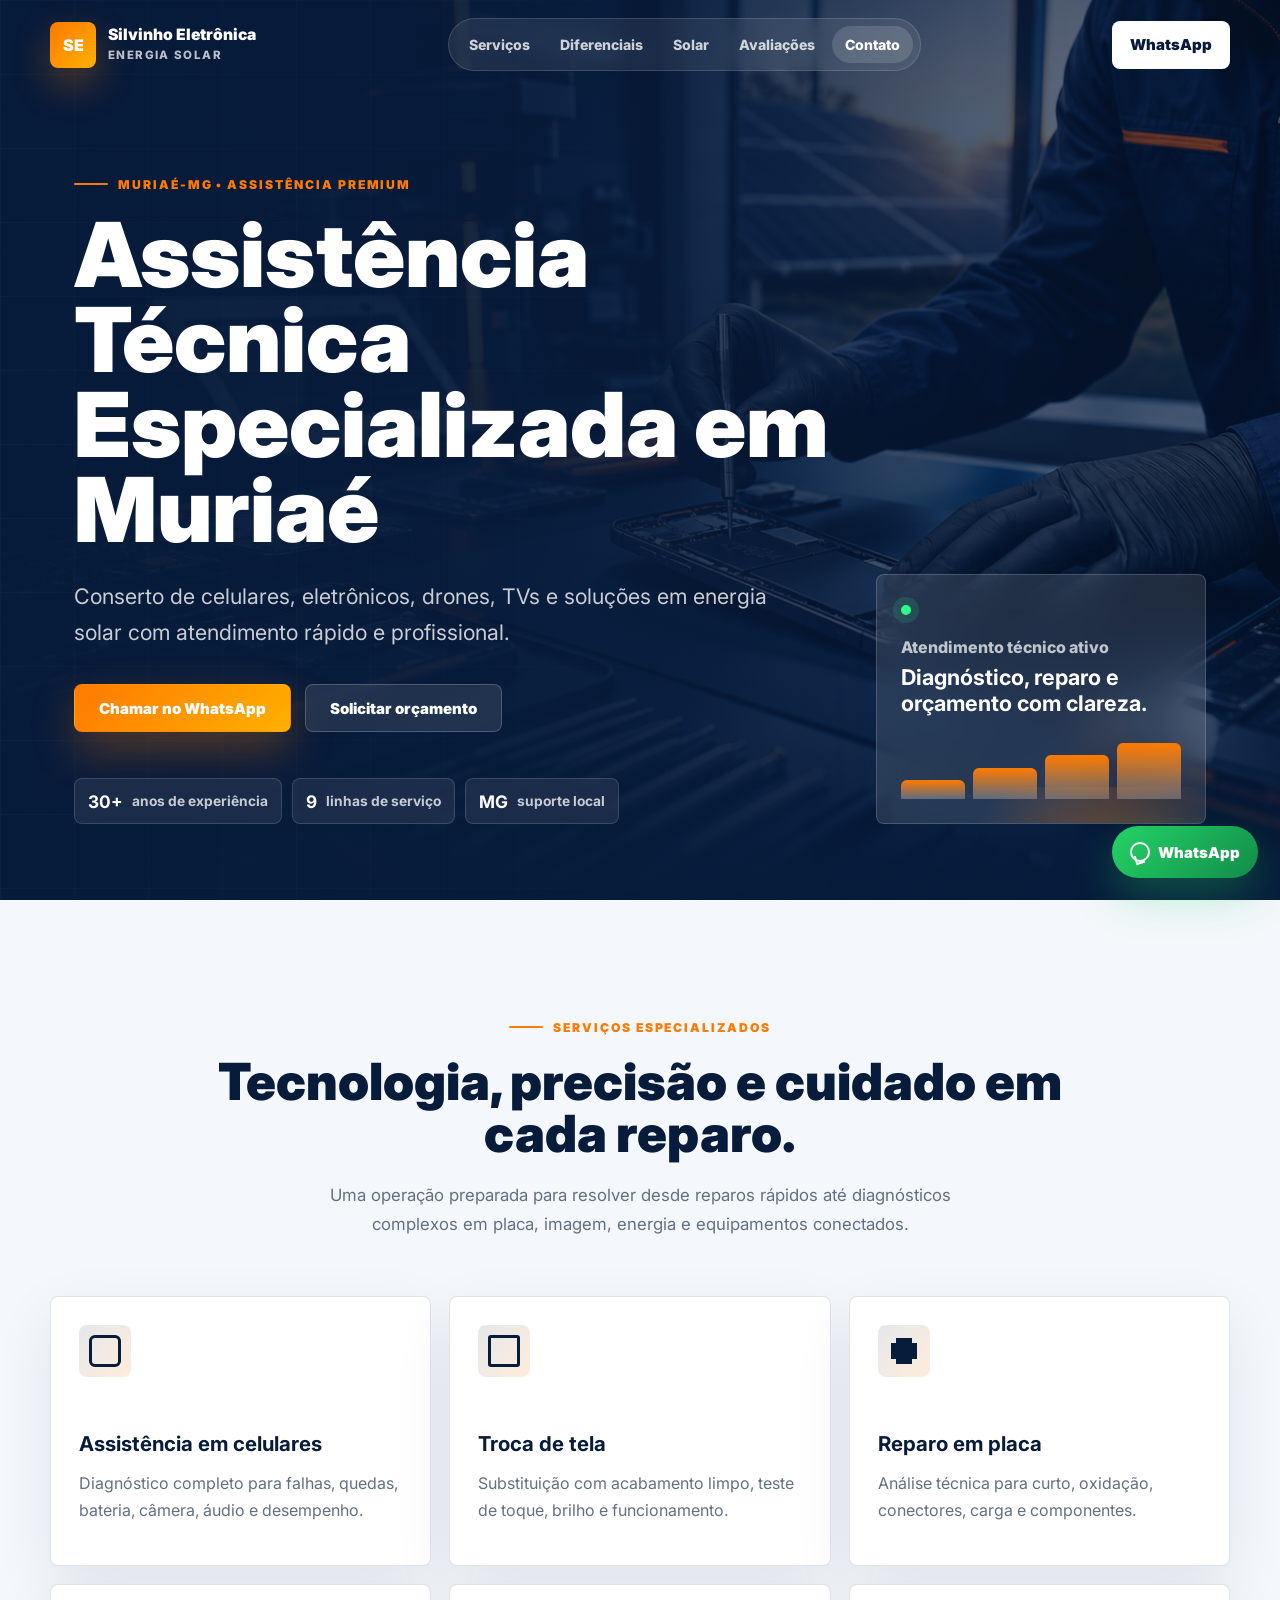
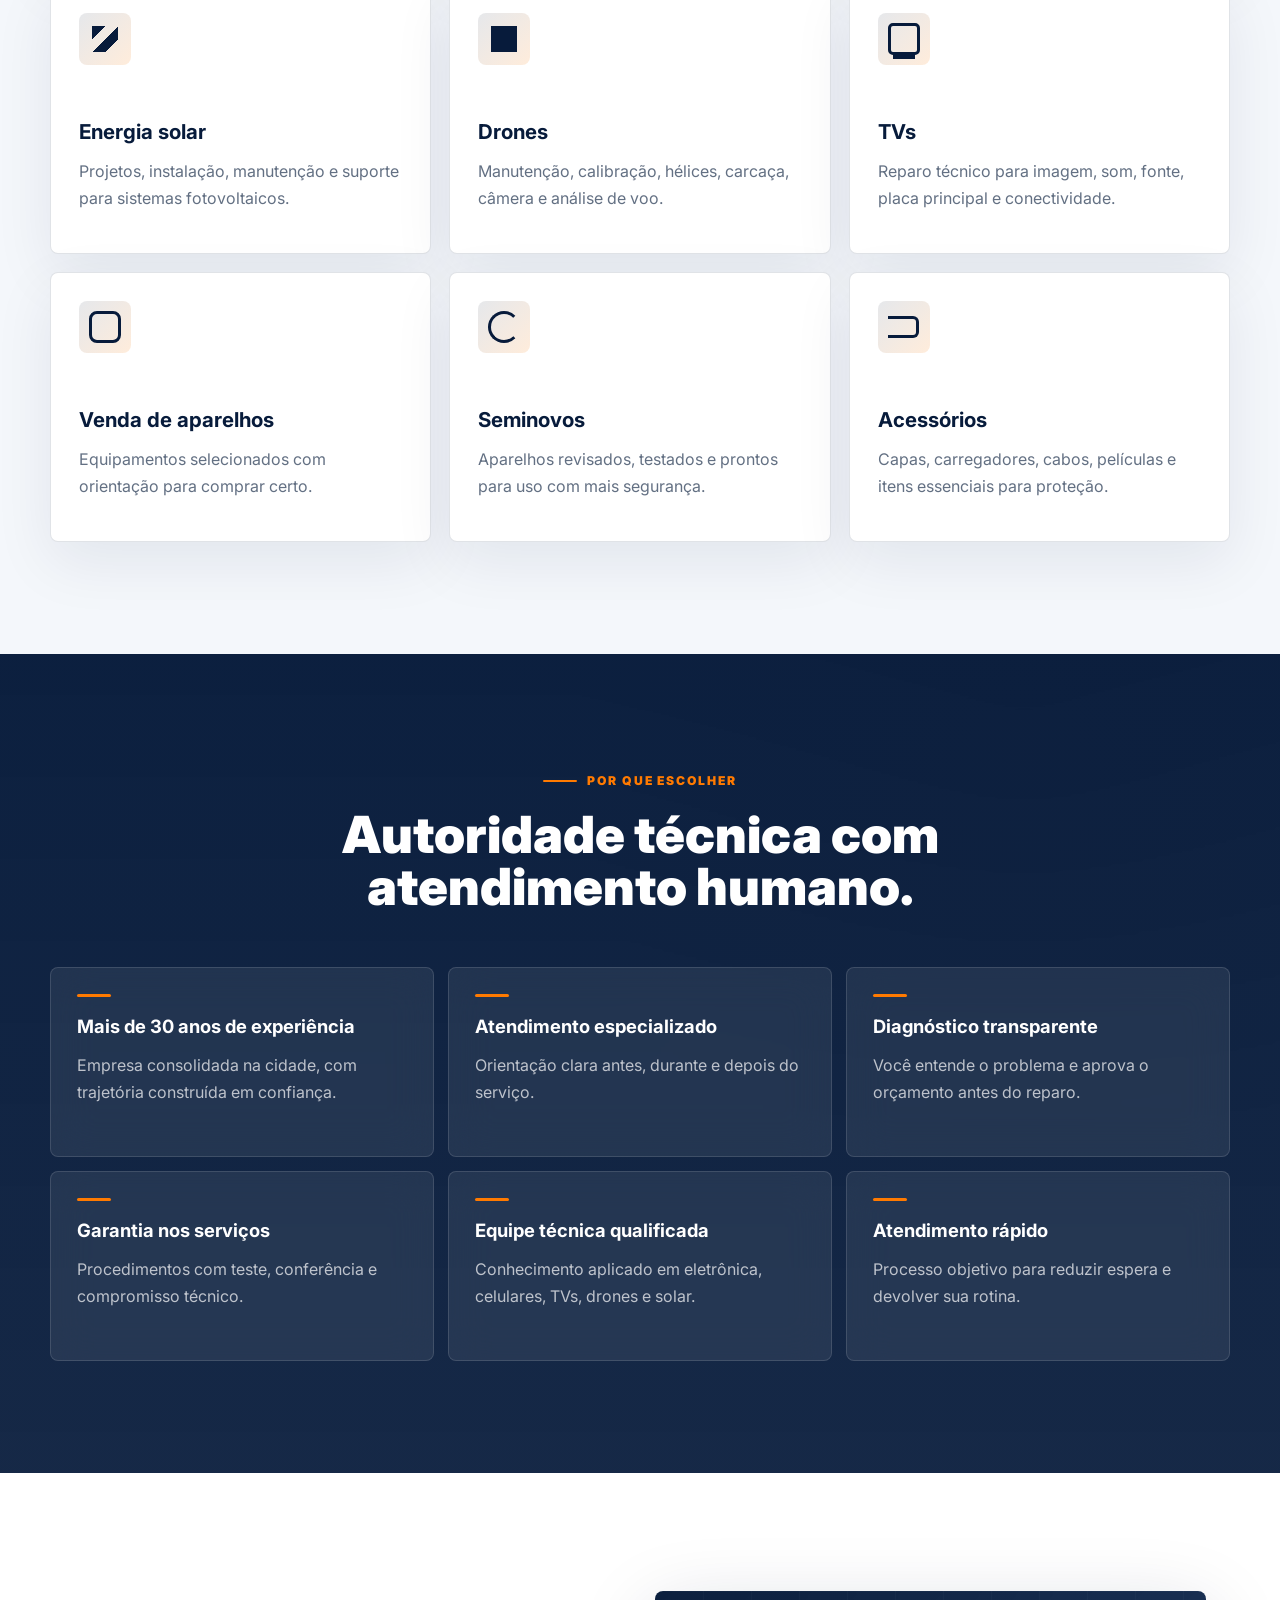
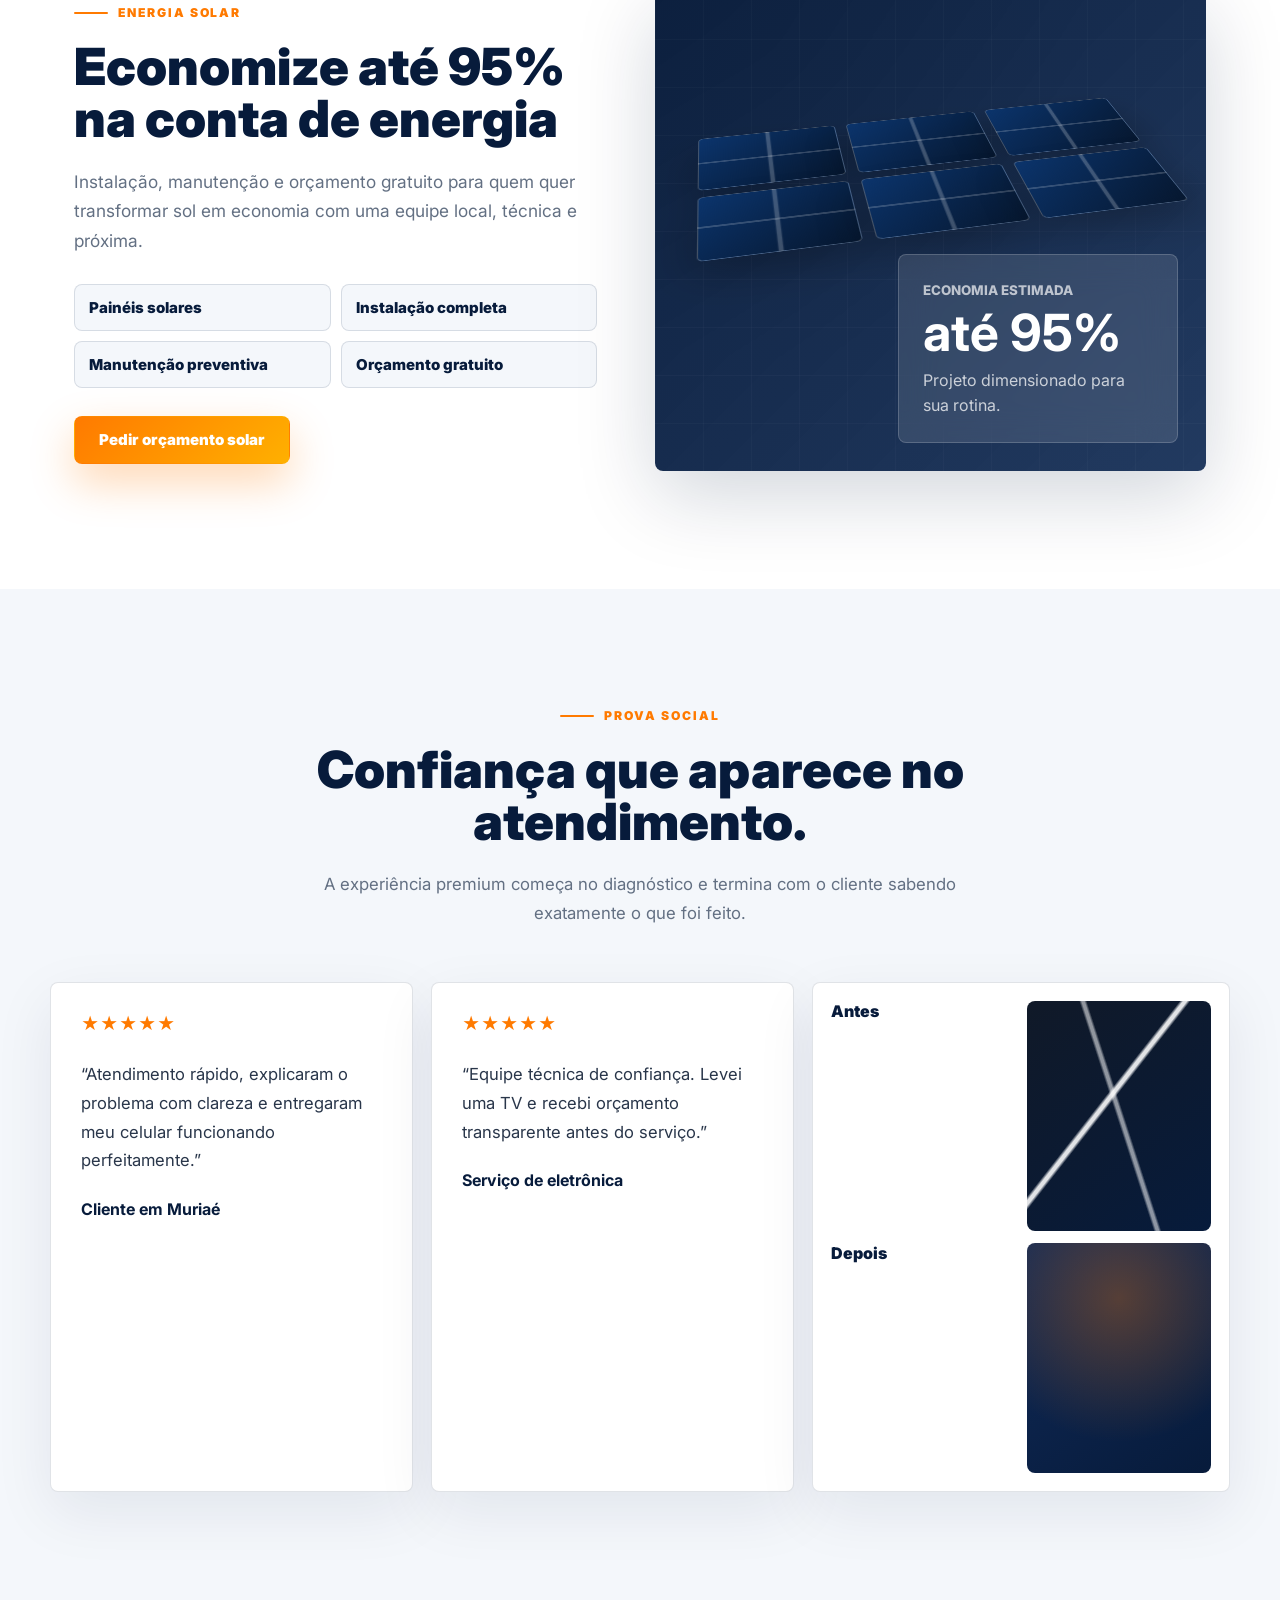
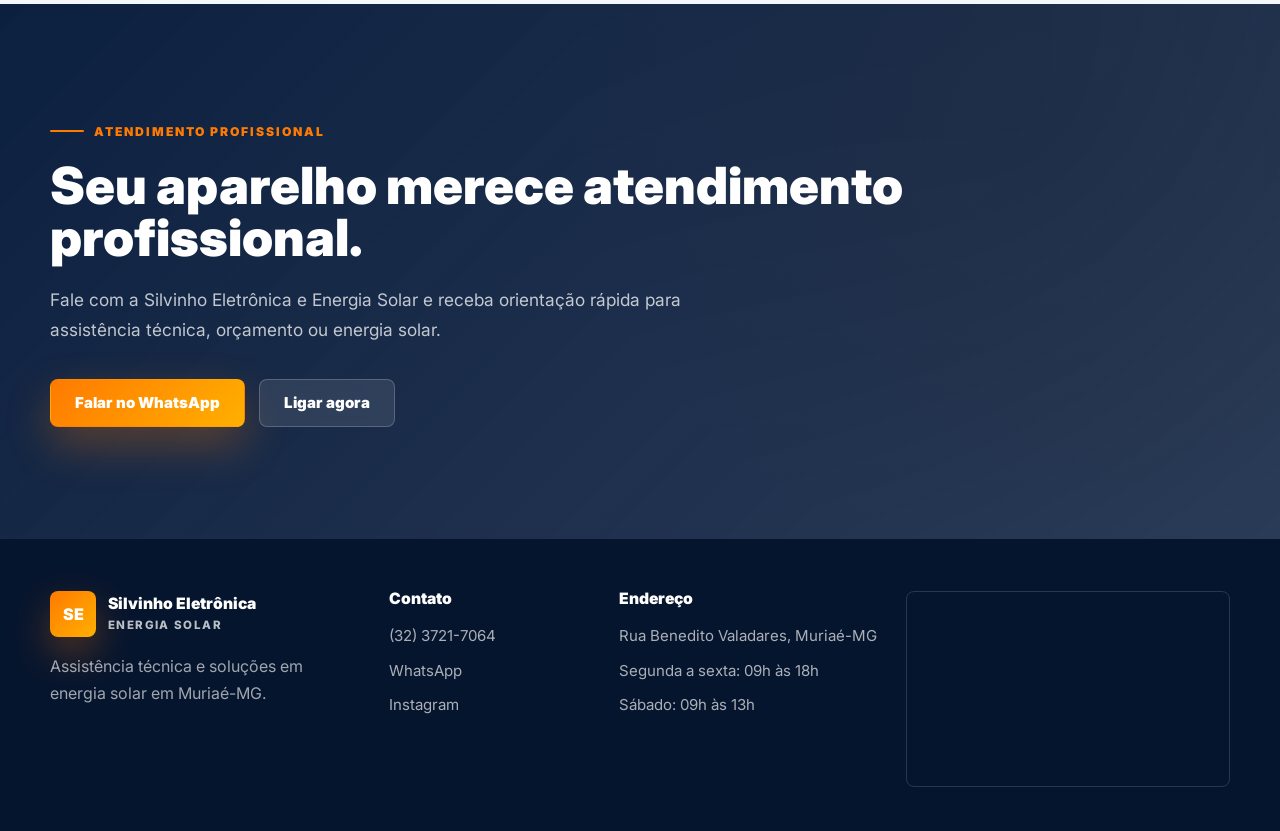
==== index.html @ d419abd5 "primeira versao do site" ====
<!DOCTYPE html>
<html lang="pt-BR">

<head>
    <meta charset="UTF-8">
    <meta name="google-site-verification" content="-CArdIEhp9KW-egl9GGRrgTKld8qE43Q8O9rg07cRd4">
    <meta name="viewport" content="width=device-width, initial-scale=1.0">

    <title>Silvinho Eletrônica e Energia Solar | Assistência Técnica em Muriaé-MG</title>
    <meta name="description" content="Assistência técnica especializada em celulares, eletrônicos, drones, TVs e soluções em energia solar em Muriaé-MG. Atendimento rápido, profissional e com garantia.">
    <meta name="keywords" content="assistência técnica Muriaé, conserto celular Muriaé, energia solar Muriaé, reparo placa, troca tela, drones, TVs, Silvinho Eletrônica">
    <meta name="author" content="Silvinho Eletrônica e Energia Solar">
    <meta name="robots" content="index, follow">
    <meta name="theme-color" content="#071B3B">

    <meta property="og:title" content="Silvinho Eletrônica e Energia Solar">
    <meta property="og:description" content="Assistência técnica especializada e soluções em energia solar em Muriaé-MG.">
    <meta property="og:type" content="website">
    <meta property="og:image" content="imagem/silvinho-hero.png">

    <link rel="preconnect" href="https://fonts.googleapis.com">
    <link rel="preconnect" href="https://fonts.gstatic.com" crossorigin>
    <link href="https://fonts.googleapis.com/css2?family=Inter:wght@400;500;600;700;800;900&display=swap" rel="stylesheet">
    <link rel="stylesheet" href="style.css">
</head>

<body>
    <div class="site-noise" aria-hidden="true"></div>

    <header class="site-header">
        <nav class="navbar" aria-label="Navegação principal">
            <a class="brand" href="#inicio" aria-label="Silvinho Eletrônica e Energia Solar">
                <span class="brand-mark">SE</span>
                <span>
                    <strong>Silvinho Eletrônica</strong>
                    <small>Energia Solar</small>
                </span>
            </a>

            <button class="menu-toggle" type="button" aria-label="Abrir menu" aria-expanded="false">
                <span></span>
                <span></span>
            </button>

            <ul class="nav-links">
                <li><a href="#servicos">Serviços</a></li>
                <li><a href="#diferenciais">Diferenciais</a></li>
                <li><a href="#solar">Solar</a></li>
                <li><a href="#prova">Avaliações</a></li>
                <li><a href="#contato">Contato</a></li>
            </ul>

            <a class="nav-cta" href="https://wa.me/553237217064?text=Ol%C3%A1%2C%20gostaria%20de%20solicitar%20um%20or%C3%A7amento%20com%20a%20Silvinho%20Eletr%C3%B4nica." target="_blank" rel="noopener">
                WhatsApp
            </a>
        </nav>
    </header>

    <main>
        <section class="hero" id="inicio">
            <div class="hero-backdrop" aria-hidden="true">
                <img src="imagem/silvinho-hero.png" alt="">
            </div>

            <div class="hero-inner">
                <div class="hero-content reveal">
                    <span class="eyebrow">Muriaé-MG • assistência premium</span>
                    <h1>Assistência Técnica Especializada em Muriaé</h1>
                    <p>
                        Conserto de celulares, eletrônicos, drones, TVs e soluções em energia solar com atendimento rápido e profissional.
                    </p>

                    <div class="hero-actions">
                        <a class="btn btn-primary" href="https://wa.me/553237217064?text=Ol%C3%A1%2C%20preciso%20de%20atendimento%20t%C3%A9cnico%20com%20a%20Silvinho%20Eletr%C3%B4nica." target="_blank" rel="noopener">
                            Chamar no WhatsApp
                        </a>
                        <a class="btn btn-secondary" href="#contato">Solicitar orçamento</a>
                    </div>

                    <div class="hero-metrics" aria-label="Destaques da empresa">
                        <span><strong>30+</strong> anos de experiência</span>
                        <span><strong>9</strong> linhas de serviço</span>
                        <span><strong>MG</strong> suporte local</span>
                    </div>
                </div>

                <div class="hero-panel reveal" aria-label="Diagnóstico técnico">
                    <span class="panel-status"></span>
                    <p>Atendimento técnico ativo</p>
                    <strong>Diagnóstico, reparo e orçamento com clareza.</strong>
                    <div class="signal-bars" aria-hidden="true">
                        <i></i><i></i><i></i><i></i>
                    </div>
                </div>
            </div>
        </section>

        <section class="section services" id="servicos">
            <div class="section-heading reveal">
                <span class="eyebrow">Serviços especializados</span>
                <h2>Tecnologia, precisão e cuidado em cada reparo.</h2>
                <p>Uma operação preparada para resolver desde reparos rápidos até diagnósticos complexos em placa, imagem, energia e equipamentos conectados.</p>
            </div>

            <div class="service-grid">
                <article class="service-card reveal">
                    <span class="icon icon-phone"></span>
                    <h3>Assistência em celulares</h3>
                    <p>Diagnóstico completo para falhas, quedas, bateria, câmera, áudio e desempenho.</p>
                </article>
                <article class="service-card reveal">
                    <span class="icon icon-screen"></span>
                    <h3>Troca de tela</h3>
                    <p>Substituição com acabamento limpo, teste de toque, brilho e funcionamento.</p>
                </article>
                <article class="service-card reveal">
                    <span class="icon icon-chip"></span>
                    <h3>Reparo em placa</h3>
                    <p>Análise técnica para curto, oxidação, conectores, carga e componentes.</p>
                </article>
                <article class="service-card reveal">
                    <span class="icon icon-solar"></span>
                    <h3>Energia solar</h3>
                    <p>Projetos, instalação, manutenção e suporte para sistemas fotovoltaicos.</p>
                </article>
                <article class="service-card reveal">
                    <span class="icon icon-drone"></span>
                    <h3>Drones</h3>
                    <p>Manutenção, calibração, hélices, carcaça, câmera e análise de voo.</p>
                </article>
                <article class="service-card reveal">
                    <span class="icon icon-tv"></span>
                    <h3>TVs</h3>
                    <p>Reparo técnico para imagem, som, fonte, placa principal e conectividade.</p>
                </article>
                <article class="service-card reveal">
                    <span class="icon icon-device"></span>
                    <h3>Venda de aparelhos</h3>
                    <p>Equipamentos selecionados com orientação para comprar certo.</p>
                </article>
                <article class="service-card reveal">
                    <span class="icon icon-refresh"></span>
                    <h3>Seminovos</h3>
                    <p>Aparelhos revisados, testados e prontos para uso com mais segurança.</p>
                </article>
                <article class="service-card reveal">
                    <span class="icon icon-cable"></span>
                    <h3>Acessórios</h3>
                    <p>Capas, carregadores, cabos, películas e itens essenciais para proteção.</p>
                </article>
            </div>
        </section>

        <section class="section highlights" id="diferenciais">
            <div class="section-heading reveal">
                <span class="eyebrow">Por que escolher</span>
                <h2>Autoridade técnica com atendimento humano.</h2>
            </div>

            <div class="highlight-grid">
                <div class="highlight-item reveal">
                    <strong>Mais de 30 anos de experiência</strong>
                    <p>Empresa consolidada na cidade, com trajetória construída em confiança.</p>
                </div>
                <div class="highlight-item reveal">
                    <strong>Atendimento especializado</strong>
                    <p>Orientação clara antes, durante e depois do serviço.</p>
                </div>
                <div class="highlight-item reveal">
                    <strong>Diagnóstico transparente</strong>
                    <p>Você entende o problema e aprova o orçamento antes do reparo.</p>
                </div>
                <div class="highlight-item reveal">
                    <strong>Garantia nos serviços</strong>
                    <p>Procedimentos com teste, conferência e compromisso técnico.</p>
                </div>
                <div class="highlight-item reveal">
                    <strong>Equipe técnica qualificada</strong>
                    <p>Conhecimento aplicado em eletrônica, celulares, TVs, drones e solar.</p>
                </div>
                <div class="highlight-item reveal">
                    <strong>Atendimento rápido</strong>
                    <p>Processo objetivo para reduzir espera e devolver sua rotina.</p>
                </div>
            </div>
        </section>

        <section class="solar-section" id="solar">
            <div class="solar-copy reveal">
                <span class="eyebrow">Energia solar</span>
                <h2>Economize até 95% na conta de energia</h2>
                <p>Instalação, manutenção e orçamento gratuito para quem quer transformar sol em economia com uma equipe local, técnica e próxima.</p>
                <div class="solar-list">
                    <span>Painéis solares</span>
                    <span>Instalação completa</span>
                    <span>Manutenção preventiva</span>
                    <span>Orçamento gratuito</span>
                </div>
                <a class="btn btn-primary" href="https://wa.me/553237217064?text=Ol%C3%A1%2C%20quero%20um%20or%C3%A7amento%20de%20energia%20solar." target="_blank" rel="noopener">
                    Pedir orçamento solar
                </a>
            </div>

            <div class="solar-visual reveal" aria-hidden="true">
                <div class="panel-array">
                    <span></span><span></span><span></span>
                    <span></span><span></span><span></span>
                </div>
                <div class="energy-card">
                    <small>Economia estimada</small>
                    <strong>até 95%</strong>
                    <p>Projeto dimensionado para sua rotina.</p>
                </div>
            </div>
        </section>

        <section class="section proof" id="prova">
            <div class="section-heading reveal">
                <span class="eyebrow">Prova social</span>
                <h2>Confiança que aparece no atendimento.</h2>
                <p>A experiência premium começa no diagnóstico e termina com o cliente sabendo exatamente o que foi feito.</p>
            </div>

            <div class="proof-layout">
                <article class="testimonial reveal">
                    <div class="stars" aria-label="5 estrelas">★★★★★</div>
                    <p>“Atendimento rápido, explicaram o problema com clareza e entregaram meu celular funcionando perfeitamente.”</p>
                    <strong>Cliente em Muriaé</strong>
                </article>
                <article class="testimonial reveal">
                    <div class="stars" aria-label="5 estrelas">★★★★★</div>
                    <p>“Equipe técnica de confiança. Levei uma TV e recebi orçamento transparente antes do serviço.”</p>
                    <strong>Serviço de eletrônica</strong>
                </article>
                <article class="before-after reveal">
                    <span>Antes</span>
                    <div class="repair-visual cracked"></div>
                    <span>Depois</span>
                    <div class="repair-visual fixed"></div>
                </article>
            </div>
        </section>

        <section class="final-cta" id="contato">
            <div class="final-inner reveal">
                <span class="eyebrow">Atendimento profissional</span>
                <h2>Seu aparelho merece atendimento profissional.</h2>
                <p>Fale com a Silvinho Eletrônica e Energia Solar e receba orientação rápida para assistência técnica, orçamento ou energia solar.</p>
                <div class="hero-actions">
                    <a class="btn btn-primary" href="https://wa.me/553237217064?text=Ol%C3%A1%2C%20quero%20falar%20com%20a%20Silvinho%20Eletr%C3%B4nica%20e%20Energia%20Solar." target="_blank" rel="noopener">
                        Falar no WhatsApp
                    </a>
                    <a class="btn btn-secondary" href="tel:+553237217064">Ligar agora</a>
                </div>
            </div>
        </section>
    </main>

    <footer class="site-footer">
        <div class="footer-brand">
            <a class="brand" href="#inicio" aria-label="Voltar ao início">
                <span class="brand-mark">SE</span>
                <span>
                    <strong>Silvinho Eletrônica</strong>
                    <small>Energia Solar</small>
                </span>
            </a>
            <p>Assistência técnica e soluções em energia solar em Muriaé-MG.</p>
        </div>

        <div class="footer-column">
            <strong>Contato</strong>
            <a href="tel:+553237217064">(32) 3721-7064</a>
            <a href="https://wa.me/553237217064" target="_blank" rel="noopener">WhatsApp</a>
            <a href="https://www.instagram.com/silvinhoeletronica/" target="_blank" rel="noopener">Instagram</a>
        </div>

        <div class="footer-column">
            <strong>Endereço</strong>
            <a href="https://www.google.com/maps/search/?api=1&query=Rua%20Benedito%20Valadares%2088%20Muria%C3%A9%20MG" target="_blank" rel="noopener">Rua Benedito Valadares, Muriaé-MG</a>
            <span>Segunda a sexta: 09h às 18h</span>
            <span>Sábado: 09h às 13h</span>
        </div>

        <div class="footer-map" aria-label="Mapa da localização">
            <iframe title="Mapa Silvinho Eletrônica e Energia Solar" loading="lazy" referrerpolicy="no-referrer-when-downgrade" src="https://www.google.com/maps?q=Rua%20Benedito%20Valadares%2088%20Muria%C3%A9%20MG&output=embed"></iframe>
        </div>
    </footer>

    <a class="whatsapp-float" href="https://wa.me/553237217064?text=Ol%C3%A1%2C%20gostaria%20de%20atendimento%20com%20a%20Silvinho%20Eletr%C3%B4nica." target="_blank" rel="noopener" aria-label="Falar pelo WhatsApp">
        <span class="wa-icon"></span>
        <span>WhatsApp</span>
    </a>

    <script src="script.js"></script>
</body>

</html>
---- style.css ----
:root {
    --navy: #071B3B;
    --navy-2: #0A254F;
    --orange: #FF7A00;
    --orange-2: #FFB000;
    --white: #FFFFFF;
    --ink: #0A1220;
    --muted: #637083;
    --soft: #F4F7FB;
    --line: rgba(7, 27, 59, 0.12);
    --glass: rgba(255, 255, 255, 0.12);
    --shadow: 0 24px 80px rgba(7, 27, 59, 0.18);
    --max: 1180px;
}

* {
    box-sizing: border-box;
    margin: 0;
    padding: 0;
}

html {
    scroll-behavior: smooth;
    scroll-padding-top: 110px;
}

body {
    min-height: 100vh;
    overflow-x: hidden;
    background: var(--white);
    color: var(--ink);
    font-family: "Inter", system-ui, -apple-system, BlinkMacSystemFont, "Segoe UI", sans-serif;
    letter-spacing: 0;
}

body.menu-open {
    overflow: hidden;
}

img {
    display: block;
    max-width: 100%;
}

a {
    color: inherit;
    text-decoration: none;
}

.site-noise {
    position: fixed;
    inset: 0;
    z-index: -1;
    pointer-events: none;
    background:
        radial-gradient(circle at 12% 12%, rgba(255, 122, 0, 0.09), transparent 22rem),
        radial-gradient(circle at 88% 10%, rgba(0, 184, 255, 0.09), transparent 24rem);
}

.site-header {
    position: fixed;
    top: 0;
    left: 0;
    z-index: 50;
    width: 100%;
    padding: 18px 24px;
    transition: padding 240ms ease, background 240ms ease, border-color 240ms ease;
}

.site-header.scrolled {
    padding-block: 10px;
    border-bottom: 1px solid rgba(255, 255, 255, 0.12);
    background: rgba(7, 27, 59, 0.86);
    backdrop-filter: blur(18px);
}

.site-header.hidden {
    transform: translateY(-100%);
}

.navbar {
    display: flex;
    align-items: center;
    justify-content: space-between;
    gap: 22px;
    width: min(100%, var(--max));
    margin: 0 auto;
}

.brand {
    display: inline-flex;
    align-items: center;
    gap: 12px;
    min-width: 0;
}

.brand-mark {
    display: grid;
    width: 46px;
    height: 46px;
    flex: 0 0 46px;
    place-items: center;
    border-radius: 8px;
    background: linear-gradient(135deg, var(--orange), var(--orange-2));
    color: var(--white);
    font-weight: 900;
    box-shadow: 0 16px 38px rgba(255, 122, 0, 0.32);
}

.brand strong,
.site-footer strong {
    display: block;
    color: var(--white);
    font-size: 0.98rem;
    font-weight: 900;
    line-height: 1.08;
}

.brand small {
    display: block;
    margin-top: 5px;
    color: rgba(255, 255, 255, 0.72);
    font-size: 0.72rem;
    font-weight: 800;
    letter-spacing: 0.12em;
    text-transform: uppercase;
}

.nav-links {
    display: flex;
    align-items: center;
    gap: 4px;
    padding: 7px;
    border: 1px solid rgba(255, 255, 255, 0.14);
    border-radius: 999px;
    background: rgba(255, 255, 255, 0.08);
    list-style: none;
    backdrop-filter: blur(18px);
}

.nav-links a {
    display: block;
    padding: 10px 13px;
    border-radius: 999px;
    color: rgba(255, 255, 255, 0.78);
    font-size: 0.88rem;
    font-weight: 800;
    transition: background 220ms ease, color 220ms ease;
}

.nav-links a:hover,
.nav-links a.active {
    background: rgba(255, 255, 255, 0.14);
    color: var(--white);
}

.nav-cta,
.btn {
    display: inline-flex;
    align-items: center;
    justify-content: center;
    min-height: 48px;
    border-radius: 8px;
    font-size: 0.94rem;
    font-weight: 900;
    transition: transform 220ms ease, box-shadow 220ms ease, border-color 220ms ease, background 220ms ease;
}

.nav-cta {
    padding: 0 18px;
    background: var(--white);
    color: var(--navy);
}

.nav-cta:hover,
.btn:hover {
    transform: translateY(-2px);
}

.menu-toggle {
    display: none;
    width: 46px;
    height: 46px;
    border: 1px solid rgba(255, 255, 255, 0.2);
    border-radius: 8px;
    background: rgba(255, 255, 255, 0.1);
    cursor: pointer;
}

.menu-toggle span {
    display: block;
    width: 18px;
    height: 2px;
    margin: 5px auto;
    border-radius: 20px;
    background: var(--white);
    transition: transform 220ms ease;
}

.menu-open .menu-toggle span:first-child {
    transform: translateY(3.5px) rotate(45deg);
}

.menu-open .menu-toggle span:last-child {
    transform: translateY(-3.5px) rotate(-45deg);
}

.hero {
    position: relative;
    min-height: 100svh;
    overflow: hidden;
    isolation: isolate;
    background: var(--navy);
}

.hero::before {
    content: "";
    position: absolute;
    inset: 0;
    z-index: -1;
    background:
        linear-gradient(90deg, rgba(7, 27, 59, 0.98) 0%, rgba(7, 27, 59, 0.9) 42%, rgba(7, 27, 59, 0.38) 100%),
        linear-gradient(0deg, var(--navy) 0%, transparent 36%);
}

.hero::after {
    content: "";
    position: absolute;
    inset: 0;
    z-index: -1;
    opacity: 0.28;
    background-image:
        linear-gradient(rgba(255, 255, 255, 0.08) 1px, transparent 1px),
        linear-gradient(90deg, rgba(255, 255, 255, 0.08) 1px, transparent 1px);
    background-size: 74px 74px;
    mask-image: linear-gradient(90deg, black, transparent 74%);
}

.hero-backdrop {
    position: absolute;
    inset: 0;
    z-index: -2;
    opacity: 0.72;
}

.hero-backdrop img {
    width: 100%;
    height: 100%;
    object-fit: cover;
    object-position: center;
}

.hero-inner {
    position: relative;
    display: grid;
    grid-template-columns: minmax(0, 1fr) 330px;
    align-items: end;
    gap: 34px;
    width: min(100%, var(--max));
    min-height: 100svh;
    margin: 0 auto;
    padding: 150px 24px 76px;
}

.hero-content h1,
.section-heading h2,
.solar-copy h2,
.final-cta h2 {
    max-width: 870px;
    color: var(--white);
    font-size: clamp(2.8rem, 7vw, 6.4rem);
    font-weight: 900;
    line-height: 0.95;
}

.hero-content p {
    max-width: 700px;
    margin-top: 26px;
    color: rgba(255, 255, 255, 0.78);
    font-size: clamp(1.05rem, 1.75vw, 1.34rem);
    line-height: 1.68;
}

.eyebrow {
    display: inline-flex;
    align-items: center;
    gap: 10px;
    margin-bottom: 20px;
    color: var(--orange);
    font-size: 0.76rem;
    font-weight: 900;
    letter-spacing: 0.16em;
    text-transform: uppercase;
}

.eyebrow::before {
    content: "";
    width: 34px;
    height: 2px;
    border-radius: 999px;
    background: currentColor;
}

.hero-actions {
    display: flex;
    flex-wrap: wrap;
    gap: 14px;
    margin-top: 34px;
}

.btn {
    padding: 0 24px;
    border: 1px solid transparent;
}

.btn-primary {
    background: linear-gradient(135deg, var(--orange), var(--orange-2));
    color: var(--white);
    box-shadow: 0 18px 44px rgba(255, 122, 0, 0.3);
}

.btn-primary:hover {
    box-shadow: 0 24px 62px rgba(255, 122, 0, 0.4);
}

.btn-secondary {
    border-color: rgba(255, 255, 255, 0.2);
    background: rgba(255, 255, 255, 0.1);
    color: var(--white);
    backdrop-filter: blur(14px);
}

.btn-secondary:hover {
    border-color: rgba(255, 122, 0, 0.54);
    background: rgba(255, 122, 0, 0.12);
}

.hero-metrics {
    display: flex;
    flex-wrap: wrap;
    gap: 10px;
    margin-top: 46px;
}

.hero-metrics span {
    display: inline-flex;
    align-items: center;
    gap: 9px;
    min-height: 46px;
    padding: 8px 13px;
    border: 1px solid rgba(255, 255, 255, 0.14);
    border-radius: 8px;
    background: rgba(255, 255, 255, 0.08);
    color: rgba(255, 255, 255, 0.76);
    font-size: 0.86rem;
    font-weight: 700;
    backdrop-filter: blur(14px);
}

.hero-metrics strong {
    color: var(--white);
    font-size: 1.08rem;
}

.hero-panel {
    position: relative;
    padding: 24px;
    overflow: hidden;
    border: 1px solid rgba(255, 255, 255, 0.16);
    border-radius: 8px;
    background: rgba(255, 255, 255, 0.11);
    box-shadow: var(--shadow);
    backdrop-filter: blur(22px);
}

.hero-panel::after {
    content: "";
    position: absolute;
    inset: auto -20% -46% 16%;
    height: 150px;
    background: radial-gradient(circle, rgba(255, 122, 0, 0.34), transparent 68%);
}

.panel-status {
    display: inline-block;
    width: 10px;
    height: 10px;
    border-radius: 50%;
    background: #2EFF8B;
    box-shadow: 0 0 0 8px rgba(46, 255, 139, 0.12);
}

.hero-panel p {
    margin-top: 18px;
    color: rgba(255, 255, 255, 0.72);
    font-weight: 800;
}

.hero-panel strong {
    display: block;
    margin-top: 8px;
    color: var(--white);
    font-size: 1.35rem;
    line-height: 1.2;
}

.signal-bars {
    display: flex;
    align-items: end;
    gap: 8px;
    height: 56px;
    margin-top: 26px;
}

.signal-bars i {
    display: block;
    width: 100%;
    border-radius: 6px 6px 0 0;
    background: linear-gradient(180deg, var(--orange), rgba(255, 255, 255, 0.25));
}

.signal-bars i:nth-child(1) { height: 34%; }
.signal-bars i:nth-child(2) { height: 56%; }
.signal-bars i:nth-child(3) { height: 78%; }
.signal-bars i:nth-child(4) { height: 100%; }

.section,
.final-cta {
    position: relative;
    padding: 112px 24px;
}

.services {
    background: var(--soft);
}

.section-heading {
    width: min(100%, var(--max));
    margin: 0 auto;
    text-align: center;
}

.section-heading .eyebrow {
    justify-content: center;
}

.section-heading h2,
.solar-copy h2,
.final-cta h2 {
    margin: 0 auto;
    color: var(--navy);
    font-size: clamp(2rem, 4vw, 4.25rem);
    line-height: 1.02;
}

.section-heading p {
    max-width: 700px;
    margin: 22px auto 0;
    color: var(--muted);
    font-size: 1.05rem;
    line-height: 1.75;
}

.service-grid {
    display: grid;
    grid-template-columns: repeat(3, 1fr);
    gap: 18px;
    width: min(100%, var(--max));
    margin: 56px auto 0;
}

.service-card {
    position: relative;
    min-height: 270px;
    padding: 28px;
    overflow: hidden;
    border: 1px solid var(--line);
    border-radius: 8px;
    background: var(--white);
    box-shadow: 0 20px 60px rgba(7, 27, 59, 0.08);
    transition: transform 240ms ease, border-color 240ms ease, box-shadow 240ms ease;
}

.service-card::after {
    content: "";
    position: absolute;
    right: -70px;
    bottom: -80px;
    width: 180px;
    height: 180px;
    border-radius: 50%;
    background: radial-gradient(circle, rgba(255, 122, 0, 0.18), transparent 66%);
    opacity: 0;
    transition: opacity 240ms ease;
}

.service-card:hover {
    transform: translateY(-7px);
    border-color: rgba(255, 122, 0, 0.34);
    box-shadow: var(--shadow);
}

.service-card:hover::after {
    opacity: 1;
}

.icon {
    display: grid;
    width: 52px;
    height: 52px;
    place-items: center;
    border-radius: 8px;
    background: linear-gradient(135deg, rgba(7, 27, 59, 0.1), rgba(255, 122, 0, 0.14));
}

.icon::before {
    content: "";
    display: block;
    width: 26px;
    height: 26px;
    background: var(--navy);
    mask: var(--icon) center / contain no-repeat;
}

.icon-phone { --icon: linear-gradient(#000 0 0); }
.icon-phone::before { border: 3px solid var(--navy); border-radius: 6px; background: transparent; mask: none; }
.icon-screen::before { border: 3px solid var(--navy); border-radius: 3px; background: transparent; mask: none; }
.icon-chip::before { background: linear-gradient(90deg, transparent 18%, var(--navy) 18% 82%, transparent 82%), linear-gradient(0deg, transparent 18%, var(--navy) 18% 82%, transparent 82%); mask: none; }
.icon-solar::before { background: linear-gradient(135deg, var(--navy) 25%, transparent 25% 50%, var(--navy) 50% 75%, transparent 75%); mask: none; }
.icon-drone::before { background: radial-gradient(circle at 15% 15%, var(--navy) 0 18%, transparent 19%), radial-gradient(circle at 85% 15%, var(--navy) 0 18%, transparent 19%), radial-gradient(circle at 15% 85%, var(--navy) 0 18%, transparent 19%), radial-gradient(circle at 85% 85%, var(--navy) 0 18%, transparent 19%), linear-gradient(var(--navy), var(--navy)); mask: none; }
.icon-tv::before { border: 3px solid var(--navy); border-radius: 5px; background: transparent; box-shadow: 0 9px 0 -5px var(--navy); mask: none; }
.icon-device::before { border: 3px solid var(--navy); border-radius: 8px; background: transparent; mask: none; }
.icon-refresh::before { border: 3px solid var(--navy); border-right-color: transparent; border-radius: 50%; background: transparent; mask: none; }
.icon-cable::before { width: 28px; height: 16px; border: 3px solid var(--navy); border-left: 0; border-radius: 0 6px 6px 0; background: transparent; mask: none; }

.service-card h3 {
    margin-top: 54px;
    color: var(--navy);
    font-size: 1.28rem;
    line-height: 1.22;
}

.service-card p,
.highlight-item p,
.solar-copy p,
.testimonial p,
.final-cta p,
.site-footer p,
.footer-column a,
.footer-column span {
    color: var(--muted);
    line-height: 1.72;
}

.service-card p {
    margin-top: 14px;
}

.highlights {
    overflow: hidden;
    background:
        linear-gradient(180deg, rgba(7, 27, 59, 0.98), rgba(7, 27, 59, 0.94)),
        radial-gradient(circle at 80% 10%, rgba(255, 122, 0, 0.22), transparent 28rem);
}

.highlights .section-heading h2 {
    color: var(--white);
}

.highlight-grid {
    display: grid;
    grid-template-columns: repeat(3, 1fr);
    gap: 14px;
    width: min(100%, var(--max));
    margin: 54px auto 0;
}

.highlight-item {
    min-height: 190px;
    padding: 26px;
    border: 1px solid rgba(255, 255, 255, 0.13);
    border-radius: 8px;
    background: rgba(255, 255, 255, 0.08);
    backdrop-filter: blur(20px);
    transition: transform 240ms ease, background 240ms ease;
}

.highlight-item:hover {
    transform: translateY(-5px);
    background: rgba(255, 255, 255, 0.11);
}

.highlight-item strong {
    display: block;
    color: var(--white);
    font-size: 1.15rem;
    line-height: 1.26;
}

.highlight-item strong::before {
    content: "";
    display: block;
    width: 34px;
    height: 3px;
    margin-bottom: 18px;
    border-radius: 999px;
    background: var(--orange);
}

.highlight-item p {
    margin-top: 14px;
    color: rgba(255, 255, 255, 0.7);
}

.solar-section {
    display: grid;
    grid-template-columns: minmax(0, 0.95fr) minmax(340px, 1fr);
    align-items: center;
    gap: 58px;
    width: min(100%, var(--max));
    margin: 0 auto;
    padding: 118px 24px;
}

.solar-copy h2 {
    margin: 0;
}

.solar-copy p {
    max-width: 620px;
    margin-top: 22px;
    font-size: 1.08rem;
}

.solar-list {
    display: grid;
    grid-template-columns: repeat(2, 1fr);
    gap: 10px;
    margin-top: 28px;
}

.solar-list span {
    padding: 13px 14px;
    border: 1px solid var(--line);
    border-radius: 8px;
    background: var(--soft);
    color: var(--navy);
    font-size: 0.94rem;
    font-weight: 850;
}

.solar-copy .btn {
    margin-top: 28px;
}

.solar-visual {
    position: relative;
    min-height: 480px;
    overflow: hidden;
    border-radius: 8px;
    background:
        linear-gradient(135deg, rgba(7, 27, 59, 0.98), rgba(10, 37, 79, 0.9)),
        radial-gradient(circle at 20% 10%, rgba(255, 176, 0, 0.24), transparent 20rem);
    box-shadow: var(--shadow);
}

.solar-visual::before {
    content: "";
    position: absolute;
    inset: 0;
    opacity: 0.25;
    background-image:
        linear-gradient(rgba(255, 255, 255, 0.1) 1px, transparent 1px),
        linear-gradient(90deg, rgba(255, 255, 255, 0.1) 1px, transparent 1px);
    background-size: 48px 48px;
}

.panel-array {
    position: absolute;
    inset: 70px 48px auto;
    display: grid;
    grid-template-columns: repeat(3, 1fr);
    gap: 12px;
    transform: perspective(900px) rotateX(58deg) rotateZ(-12deg);
    transform-origin: center;
}

.panel-array span {
    display: block;
    aspect-ratio: 1.42;
    border: 1px solid rgba(255, 255, 255, 0.25);
    border-radius: 6px;
    background:
        linear-gradient(90deg, transparent 48%, rgba(255, 255, 255, 0.22) 49% 51%, transparent 52%),
        linear-gradient(0deg, transparent 48%, rgba(255, 255, 255, 0.18) 49% 51%, transparent 52%),
        linear-gradient(135deg, #0B346C, #06172F);
    box-shadow: 0 24px 50px rgba(0, 0, 0, 0.24);
}

.energy-card {
    position: absolute;
    right: 28px;
    bottom: 28px;
    width: min(280px, calc(100% - 56px));
    padding: 24px;
    border: 1px solid rgba(255, 255, 255, 0.18);
    border-radius: 8px;
    background: rgba(255, 255, 255, 0.12);
    backdrop-filter: blur(18px);
}

.energy-card small {
    color: rgba(255, 255, 255, 0.68);
    font-weight: 800;
    text-transform: uppercase;
}

.energy-card strong {
    display: block;
    margin-top: 8px;
    color: var(--white);
    font-size: 3.2rem;
    line-height: 1;
}

.energy-card p {
    margin-top: 10px;
    color: rgba(255, 255, 255, 0.74);
    line-height: 1.55;
}

.proof {
    background: var(--soft);
}

.proof-layout {
    display: grid;
    grid-template-columns: 1fr 1fr 1.15fr;
    gap: 18px;
    width: min(100%, var(--max));
    margin: 54px auto 0;
}

.testimonial,
.before-after {
    border: 1px solid var(--line);
    border-radius: 8px;
    background: var(--white);
    box-shadow: 0 20px 60px rgba(7, 27, 59, 0.08);
}

.testimonial {
    padding: 30px;
}

.stars {
    color: var(--orange);
    font-size: 1.1rem;
    letter-spacing: 0.06em;
}

.testimonial p {
    margin-top: 26px;
    color: #29364A;
    font-size: 1.04rem;
}

.testimonial strong {
    display: block;
    margin-top: 24px;
    color: var(--navy);
}

.before-after {
    display: grid;
    grid-template-columns: 1fr 1fr;
    gap: 12px;
    padding: 18px;
}

.before-after span {
    color: var(--navy);
    font-weight: 900;
}

.repair-visual {
    min-height: 230px;
    border-radius: 8px;
    background: linear-gradient(145deg, #101928, #071B3B);
}

.repair-visual.cracked {
    background:
        linear-gradient(128deg, transparent 42%, rgba(255, 255, 255, 0.88) 43% 44%, transparent 45%),
        linear-gradient(72deg, transparent 49%, rgba(255, 255, 255, 0.54) 50% 51%, transparent 52%),
        linear-gradient(145deg, #101928, #071B3B);
}

.repair-visual.fixed {
    background:
        radial-gradient(circle at 50% 24%, rgba(255, 122, 0, 0.3), transparent 9rem),
        linear-gradient(145deg, #102A58, #071B3B);
}

.final-cta {
    background:
        linear-gradient(135deg, rgba(7, 27, 59, 0.98), rgba(7, 27, 59, 0.86)),
        radial-gradient(circle at 80% 20%, rgba(255, 122, 0, 0.26), transparent 28rem);
}

.final-inner {
    width: min(100%, var(--max));
    margin: 0 auto;
}

.final-cta h2 {
    margin: 0;
    color: var(--white);
}

.final-cta p {
    max-width: 680px;
    margin-top: 22px;
    color: rgba(255, 255, 255, 0.74);
    font-size: 1.08rem;
}

.site-footer {
    display: grid;
    grid-template-columns: 1.2fr 0.78fr 1fr 1.25fr;
    gap: 28px;
    padding: 52px max(24px, calc((100vw - var(--max)) / 2)) 44px;
    background: #06152E;
    color: rgba(255, 255, 255, 0.72);
}

.site-footer p {
    margin-top: 16px;
    color: rgba(255, 255, 255, 0.62);
}

.footer-column {
    display: grid;
    align-content: start;
    gap: 9px;
}

.footer-column strong {
    margin-bottom: 6px;
}

.footer-column a,
.footer-column span {
    color: rgba(255, 255, 255, 0.66);
    font-size: 0.94rem;
}

.footer-column a:hover {
    color: var(--orange);
}

.footer-map {
    min-height: 190px;
    overflow: hidden;
    border: 1px solid rgba(255, 255, 255, 0.14);
    border-radius: 8px;
}

.footer-map iframe {
    width: 100%;
    height: 100%;
    min-height: 190px;
    border: 0;
    filter: saturate(0.9) contrast(1.03);
}

.whatsapp-float {
    position: fixed;
    right: 22px;
    bottom: 22px;
    z-index: 40;
    display: inline-flex;
    align-items: center;
    justify-content: center;
    min-height: 52px;
    padding: 0 18px;
    border-radius: 999px;
    background: linear-gradient(135deg, #25D366, #128C4A);
    color: var(--white);
    font-size: 0.94rem;
    font-weight: 900;
    box-shadow: 0 18px 44px rgba(37, 211, 102, 0.3);
    transition: transform 220ms ease, box-shadow 220ms ease;
}

.wa-icon {
    display: block;
    width: 20px;
    height: 20px;
    margin-right: 8px;
    border: 2px solid currentColor;
    border-radius: 50%;
    position: relative;
}

.wa-icon::after {
    content: "";
    position: absolute;
    left: 3px;
    bottom: -4px;
    width: 7px;
    height: 7px;
    border-left: 2px solid currentColor;
    border-bottom: 2px solid currentColor;
    transform: rotate(-18deg);
}

.whatsapp-float:hover {
    transform: translateY(-3px) scale(1.02);
    box-shadow: 0 24px 68px rgba(37, 211, 102, 0.38);
}

.reveal {
    opacity: 0;
    transform: translateY(24px);
    transition: opacity 680ms ease, transform 680ms ease;
}

.reveal.visible {
    opacity: 1;
    transform: translateY(0);
}

@media (prefers-reduced-motion: reduce) {
    *,
    *::before,
    *::after {
        scroll-behavior: auto !important;
        transition-duration: 0.01ms !important;
        animation-duration: 0.01ms !important;
    }

    .reveal {
        opacity: 1;
        transform: none;
    }
}

@media (max-width: 1020px) {
    .site-header {
        padding: 14px 18px;
    }

    .menu-toggle {
        display: block;
    }

    .nav-links,
    .nav-cta {
        position: fixed;
        left: 18px;
        right: 18px;
        transform: translateY(-18px);
        opacity: 0;
        pointer-events: none;
        transition: opacity 220ms ease, transform 220ms ease;
    }

    .nav-links {
        top: 82px;
        display: grid;
        gap: 4px;
        border-radius: 8px;
        background: rgba(7, 27, 59, 0.96);
        box-shadow: var(--shadow);
    }

    .nav-links a {
        padding: 14px 16px;
        border-radius: 6px;
    }

    .nav-cta {
        top: 385px;
    }

    .menu-open .nav-links,
    .menu-open .nav-cta {
        transform: translateY(0);
        opacity: 1;
        pointer-events: auto;
    }

    .hero-inner,
    .solar-section,
    .site-footer {
        grid-template-columns: 1fr;
    }

    .hero-panel {
        max-width: 430px;
    }

    .service-grid,
    .highlight-grid,
    .proof-layout {
        grid-template-columns: repeat(2, 1fr);
    }

    .before-after {
        grid-column: 1 / -1;
    }
}

@media (max-width: 680px) {
    html {
        scroll-padding-top: 86px;
    }

    .brand strong {
        max-width: 190px;
        font-size: 0.9rem;
    }

    .brand small {
        font-size: 0.64rem;
    }

    .hero-inner {
        min-height: auto;
        padding: 136px 18px 56px;
    }

    .hero::before {
        background:
            linear-gradient(180deg, rgba(7, 27, 59, 0.96) 0%, rgba(7, 27, 59, 0.82) 54%, rgba(7, 27, 59, 0.97) 100%);
    }

    .hero-backdrop {
        opacity: 0.44;
    }

    .hero-actions,
    .solar-list {
        grid-template-columns: 1fr;
        flex-direction: column;
    }

    .btn,
    .nav-cta {
        width: 100%;
    }

    .hero-metrics span {
        width: 100%;
    }

    .section,
    .final-cta,
    .solar-section {
        padding: 82px 18px;
    }

    .service-grid,
    .highlight-grid,
    .proof-layout,
    .before-after {
        grid-template-columns: 1fr;
    }

    .service-card {
        min-height: 238px;
        padding: 24px;
    }

    .service-card h3 {
        margin-top: 42px;
    }

    .solar-section {
        gap: 42px;
    }

    .solar-visual {
        min-height: 390px;
    }

    .panel-array {
        inset: 58px 22px auto;
        gap: 8px;
    }

    .repair-visual {
        min-height: 180px;
    }

    .site-footer {
        padding: 42px 18px 92px;
    }

    .whatsapp-float {
        right: 16px;
        bottom: 16px;
        width: 52px;
        min-height: 52px;
        padding: 0;
    }

    .wa-icon {
        margin-right: 0;
    }

    .whatsapp-float span:last-child {
        position: absolute;
        width: 1px;
        height: 1px;
        overflow: hidden;
        clip: rect(0, 0, 0, 0);
        white-space: nowrap;
    }
}
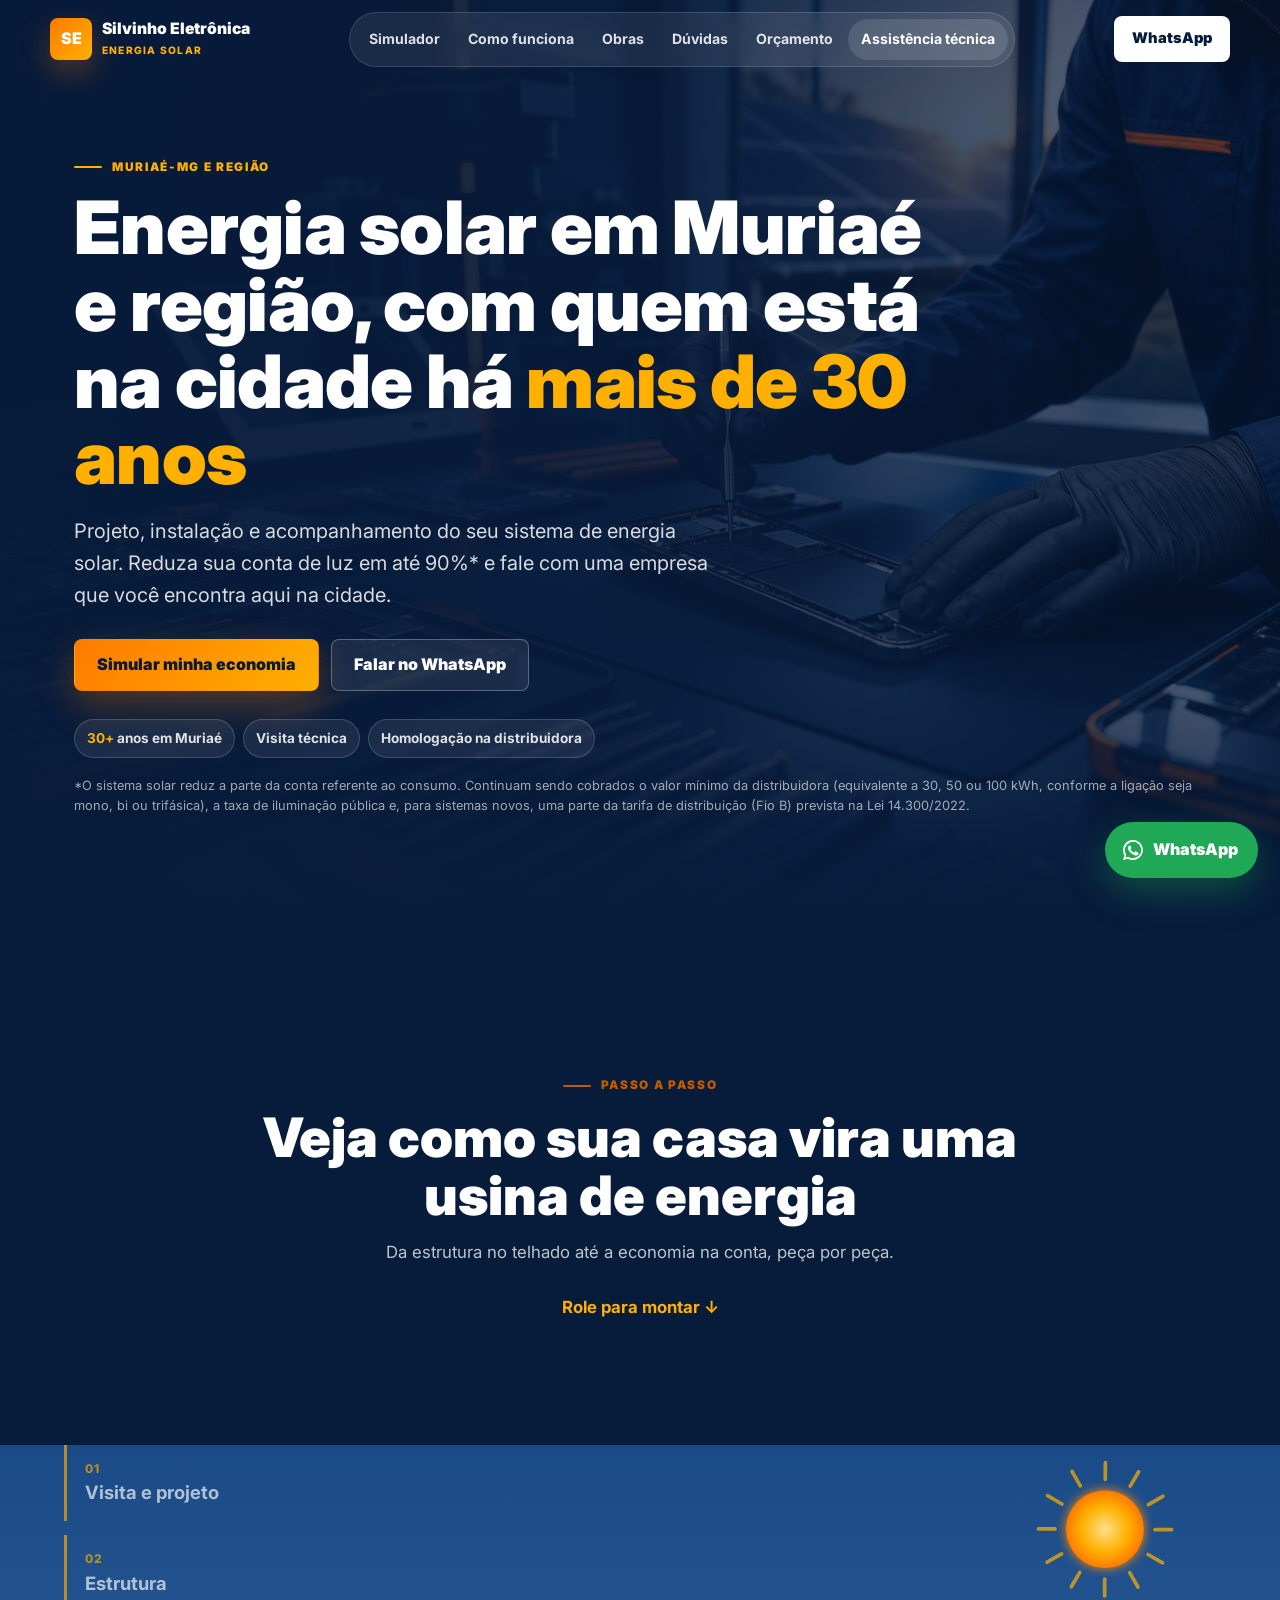
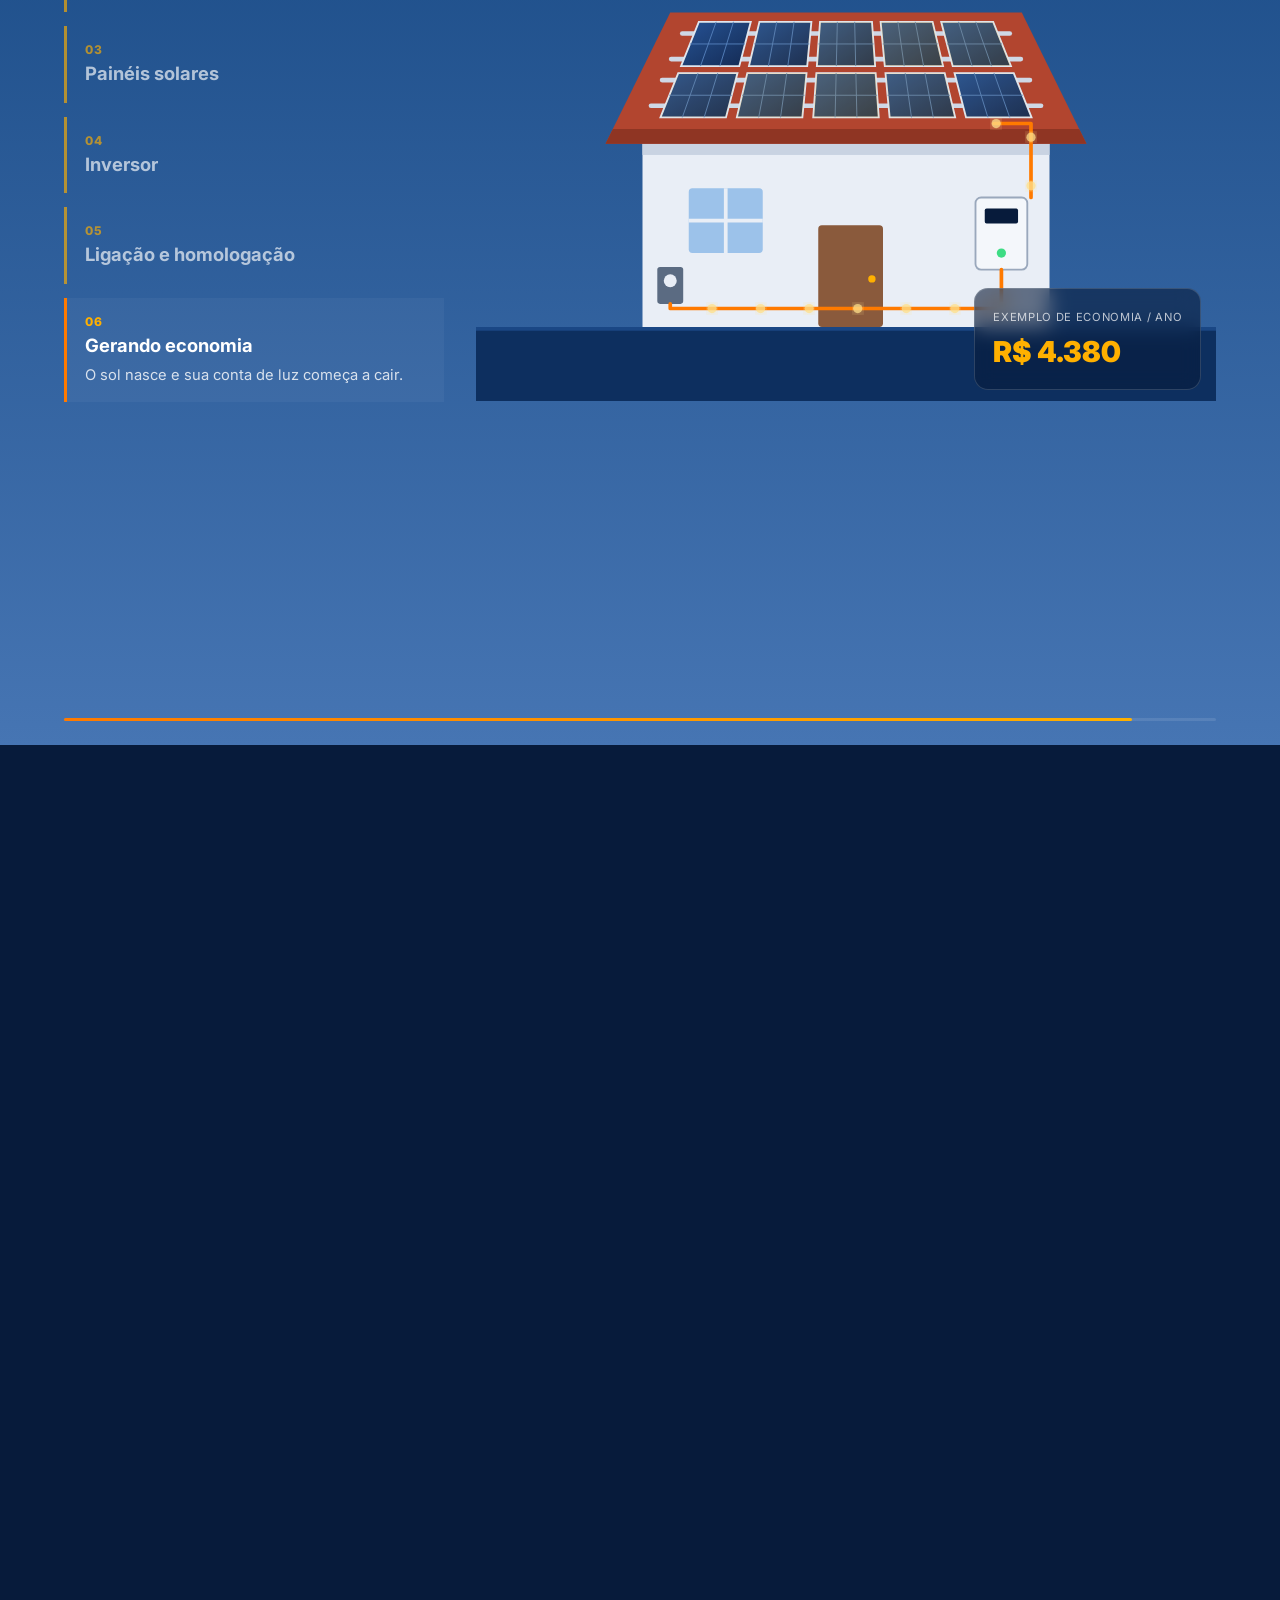
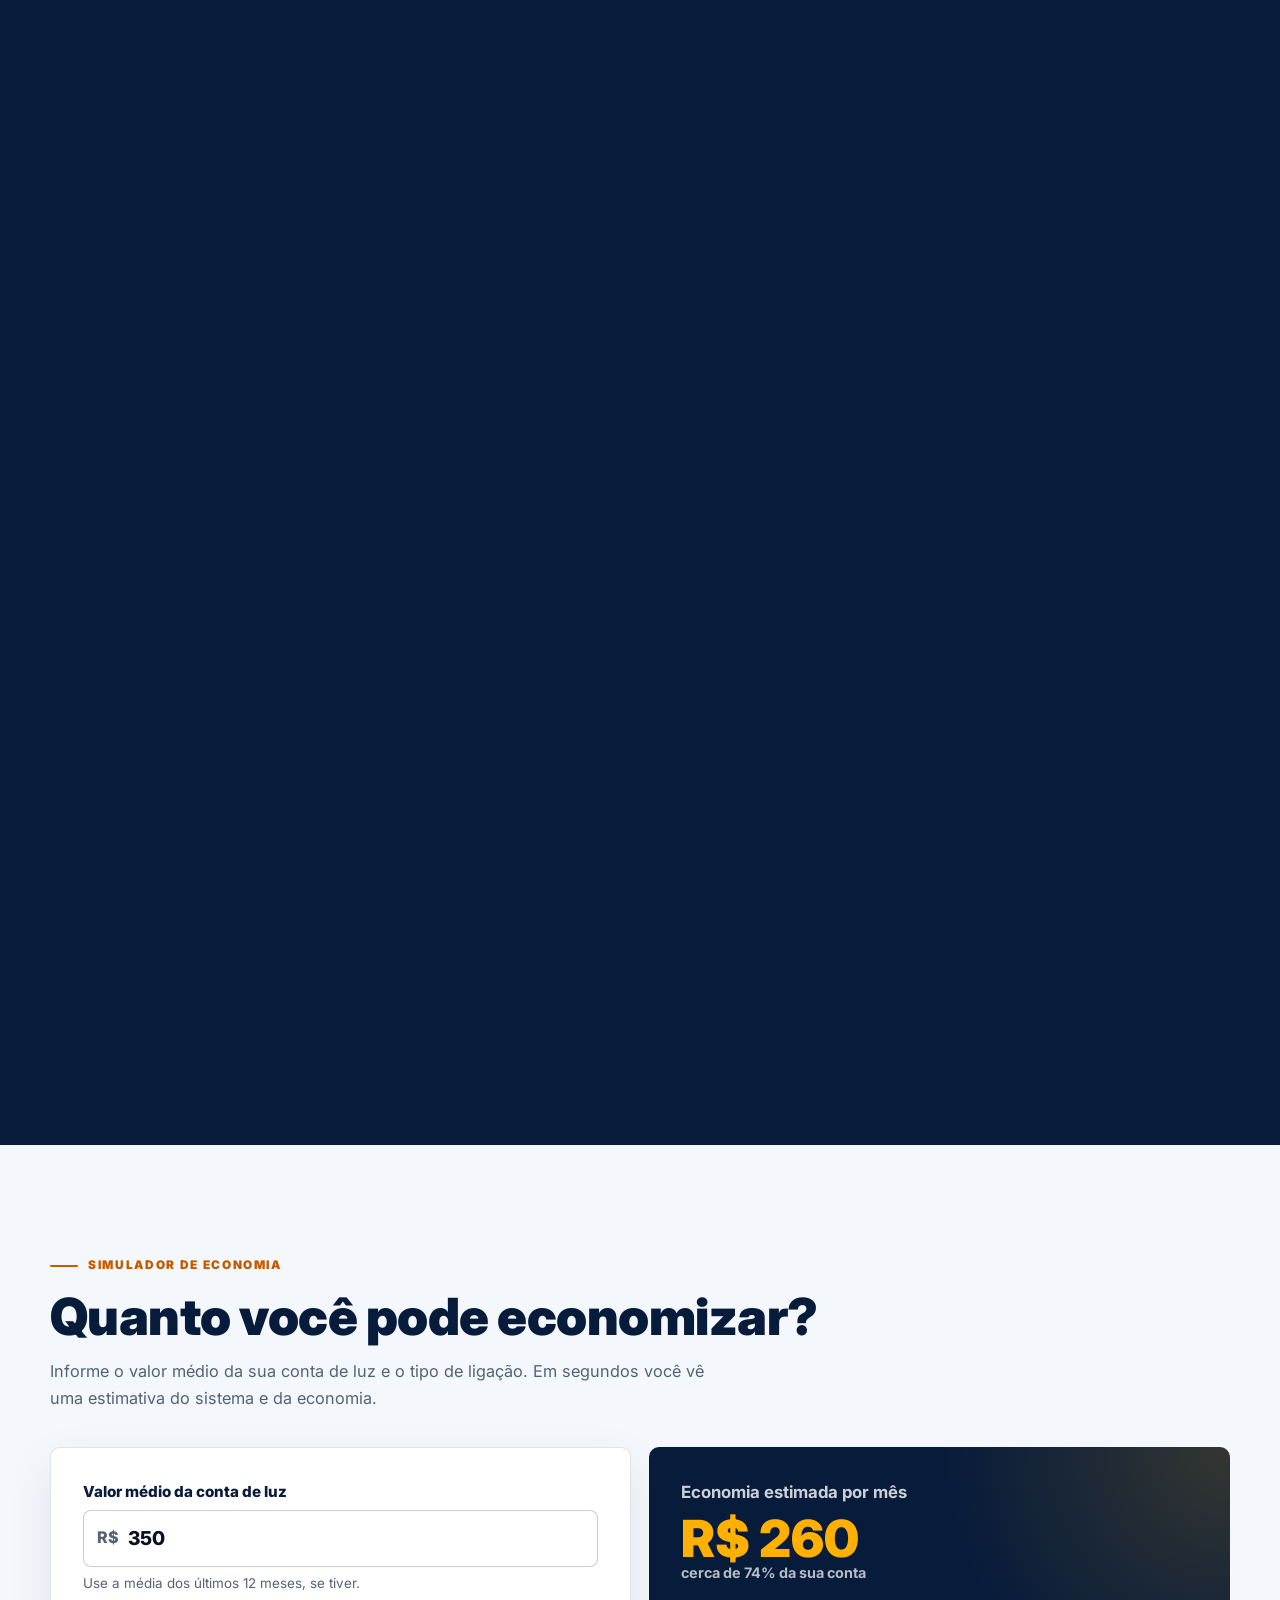
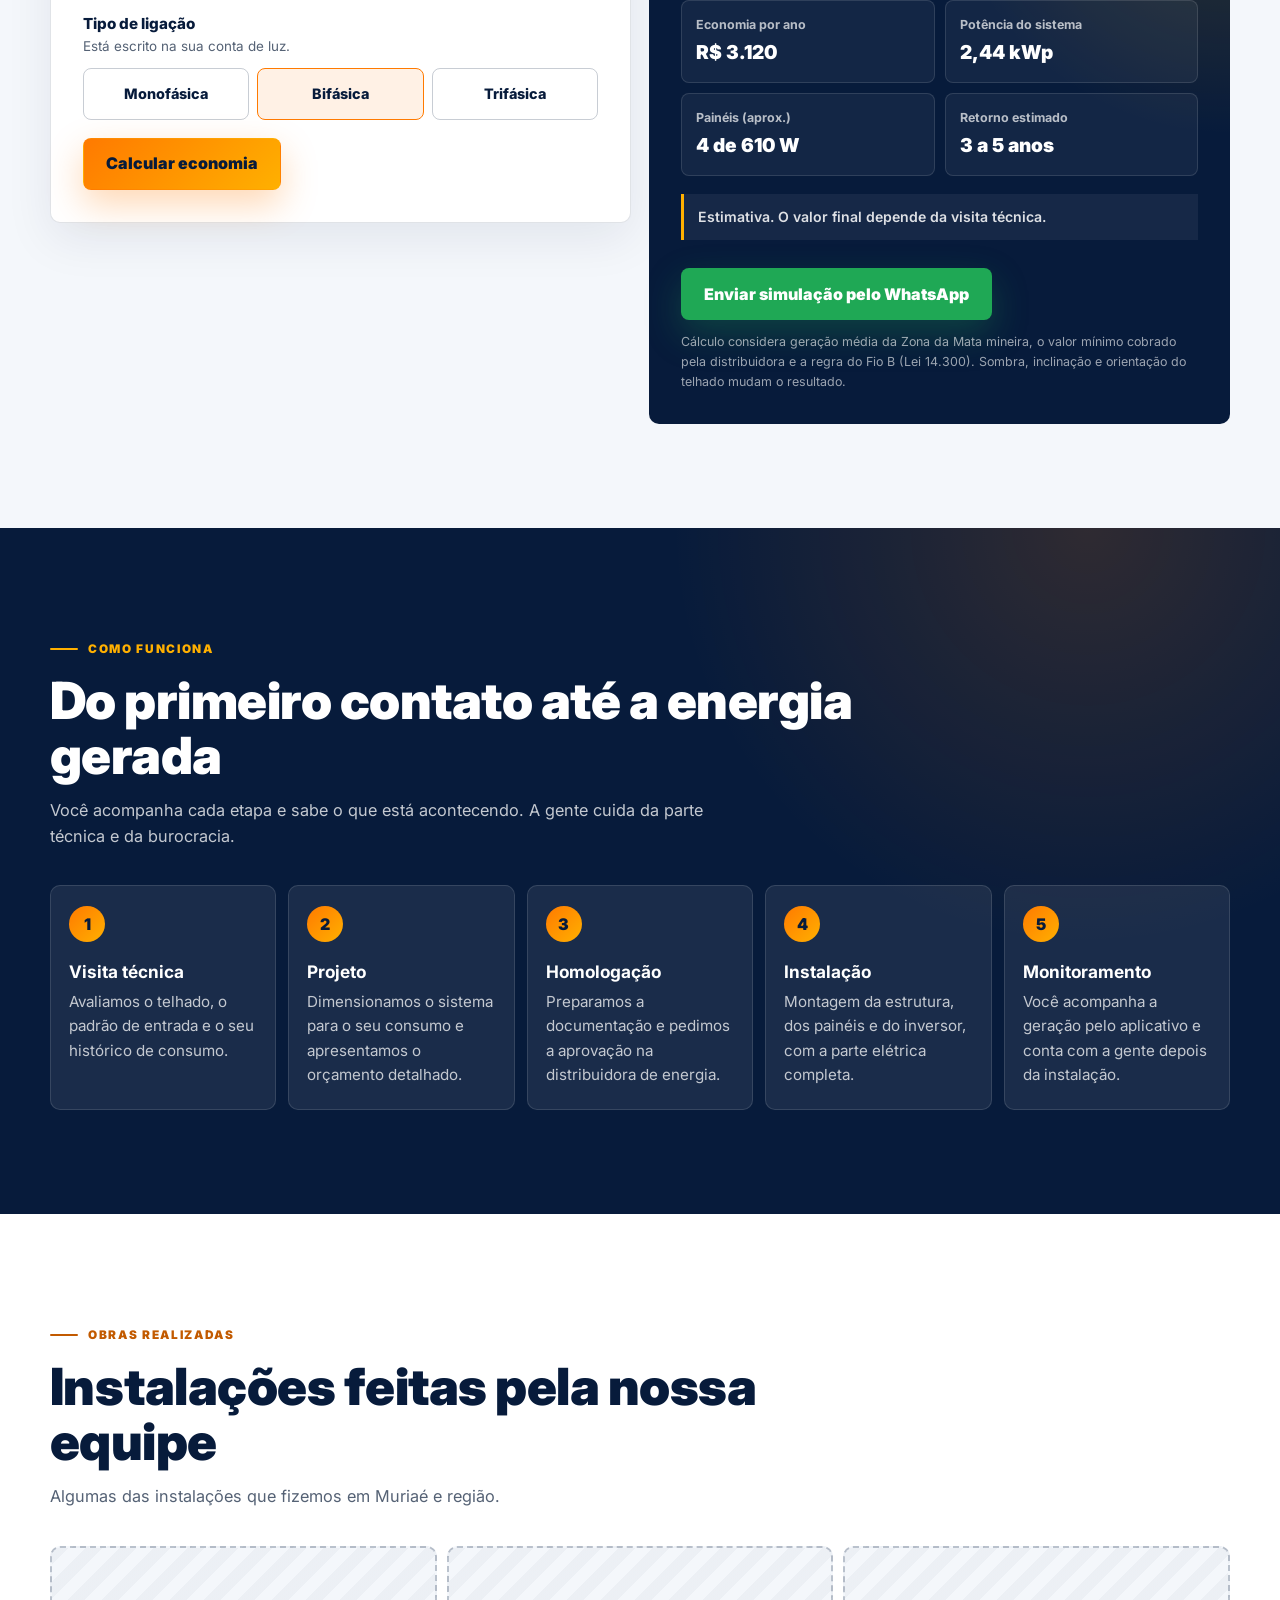
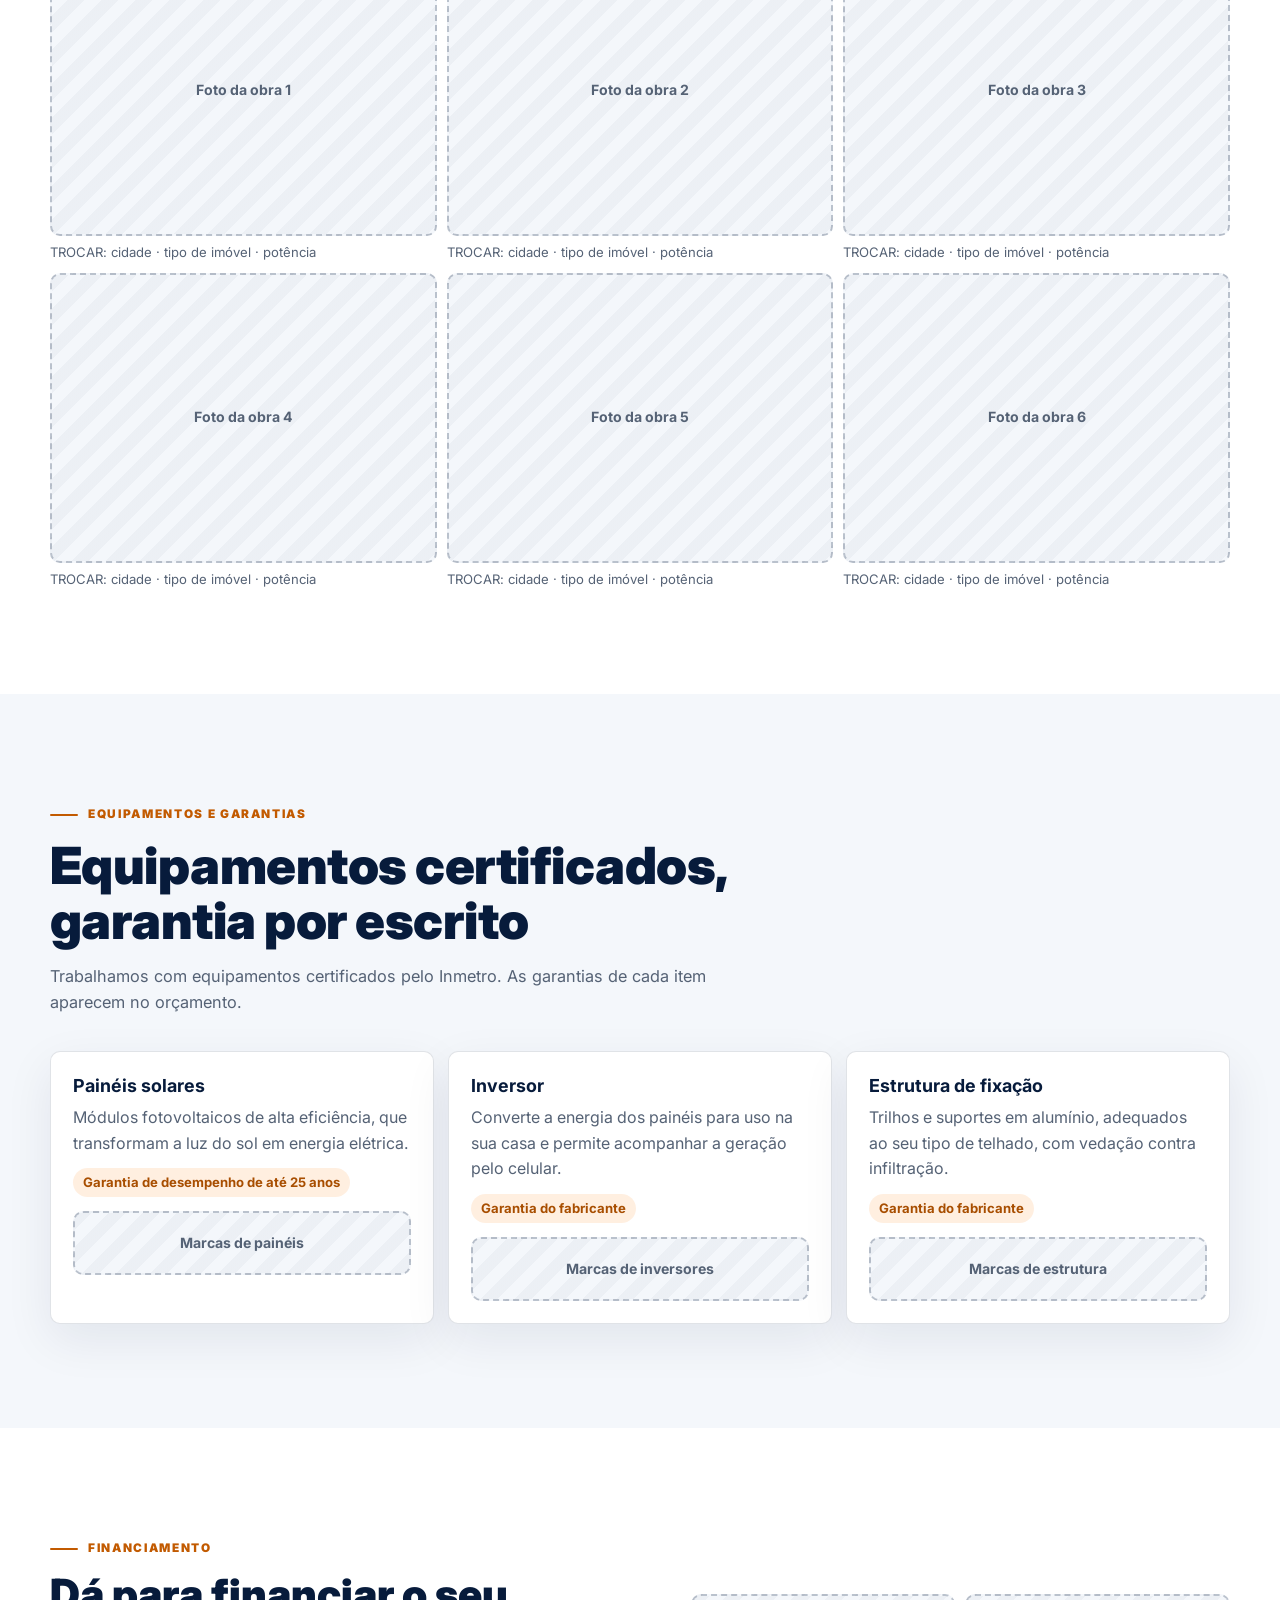
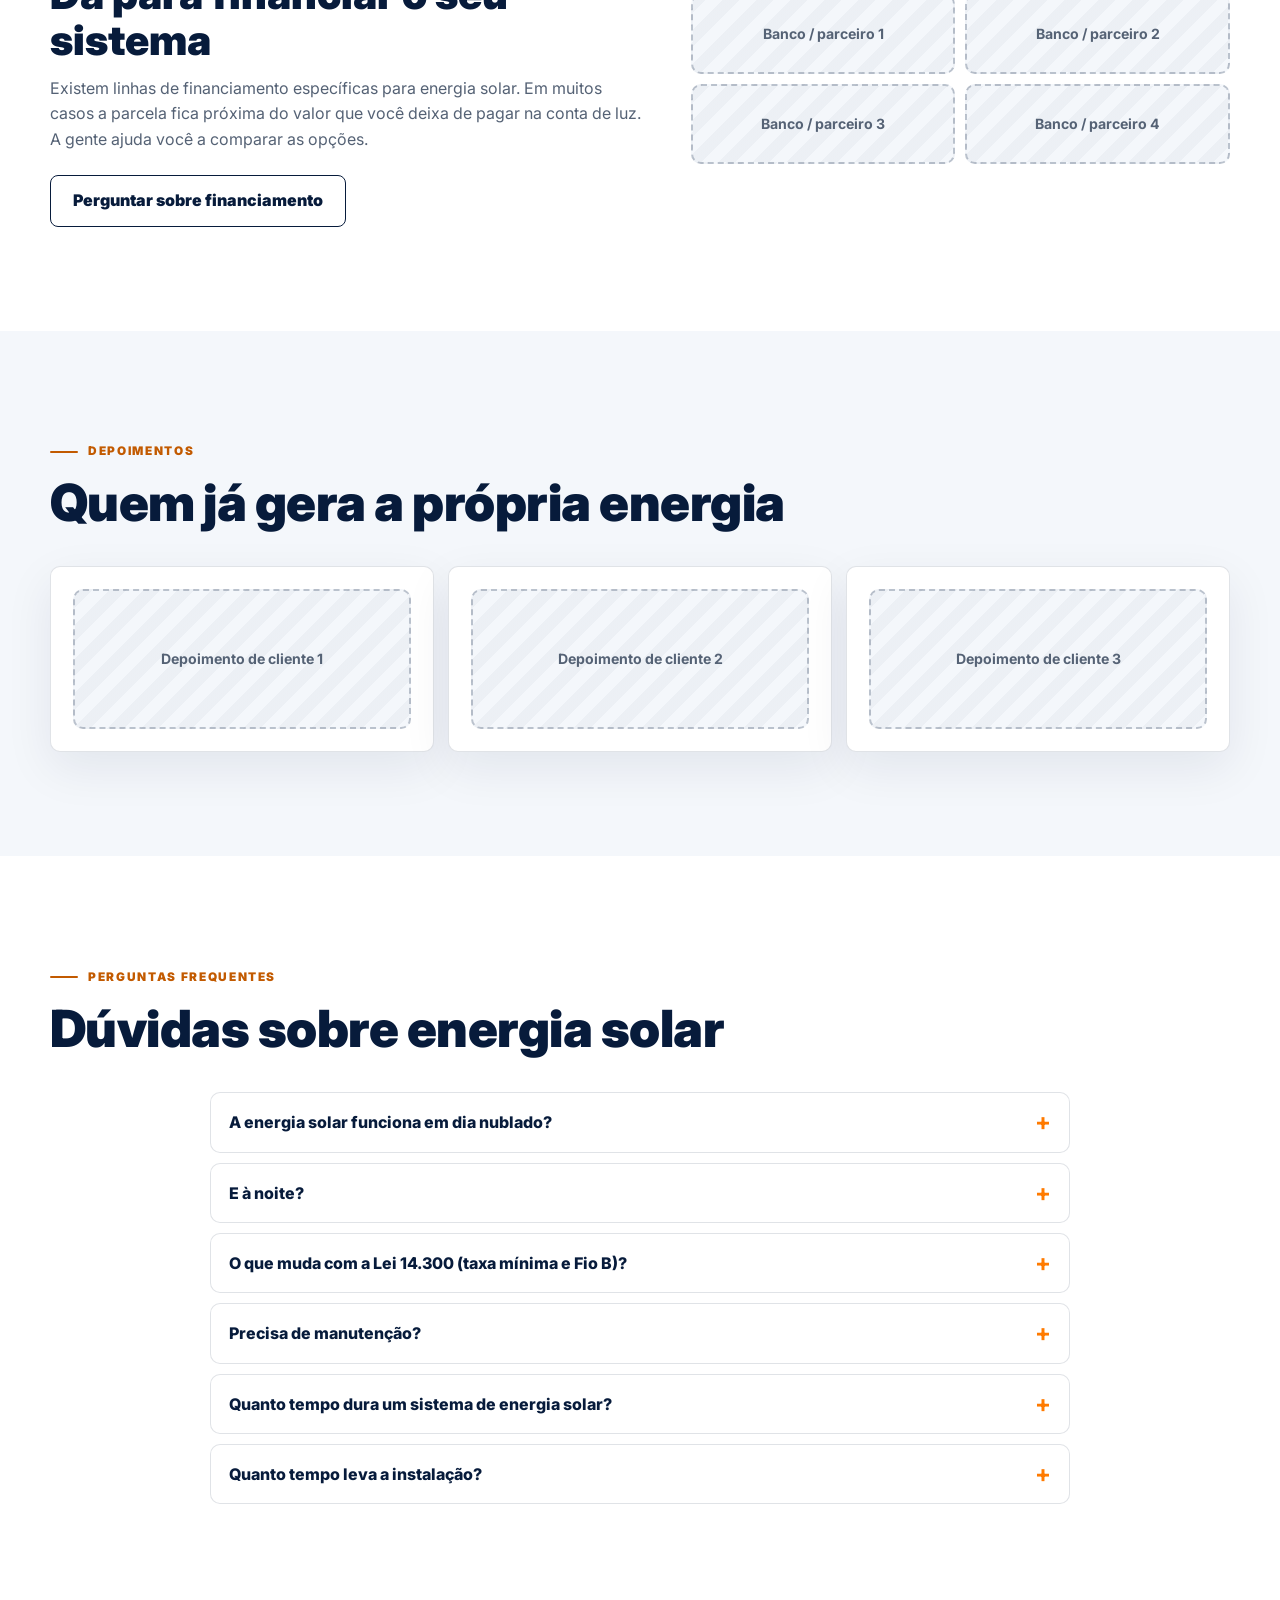
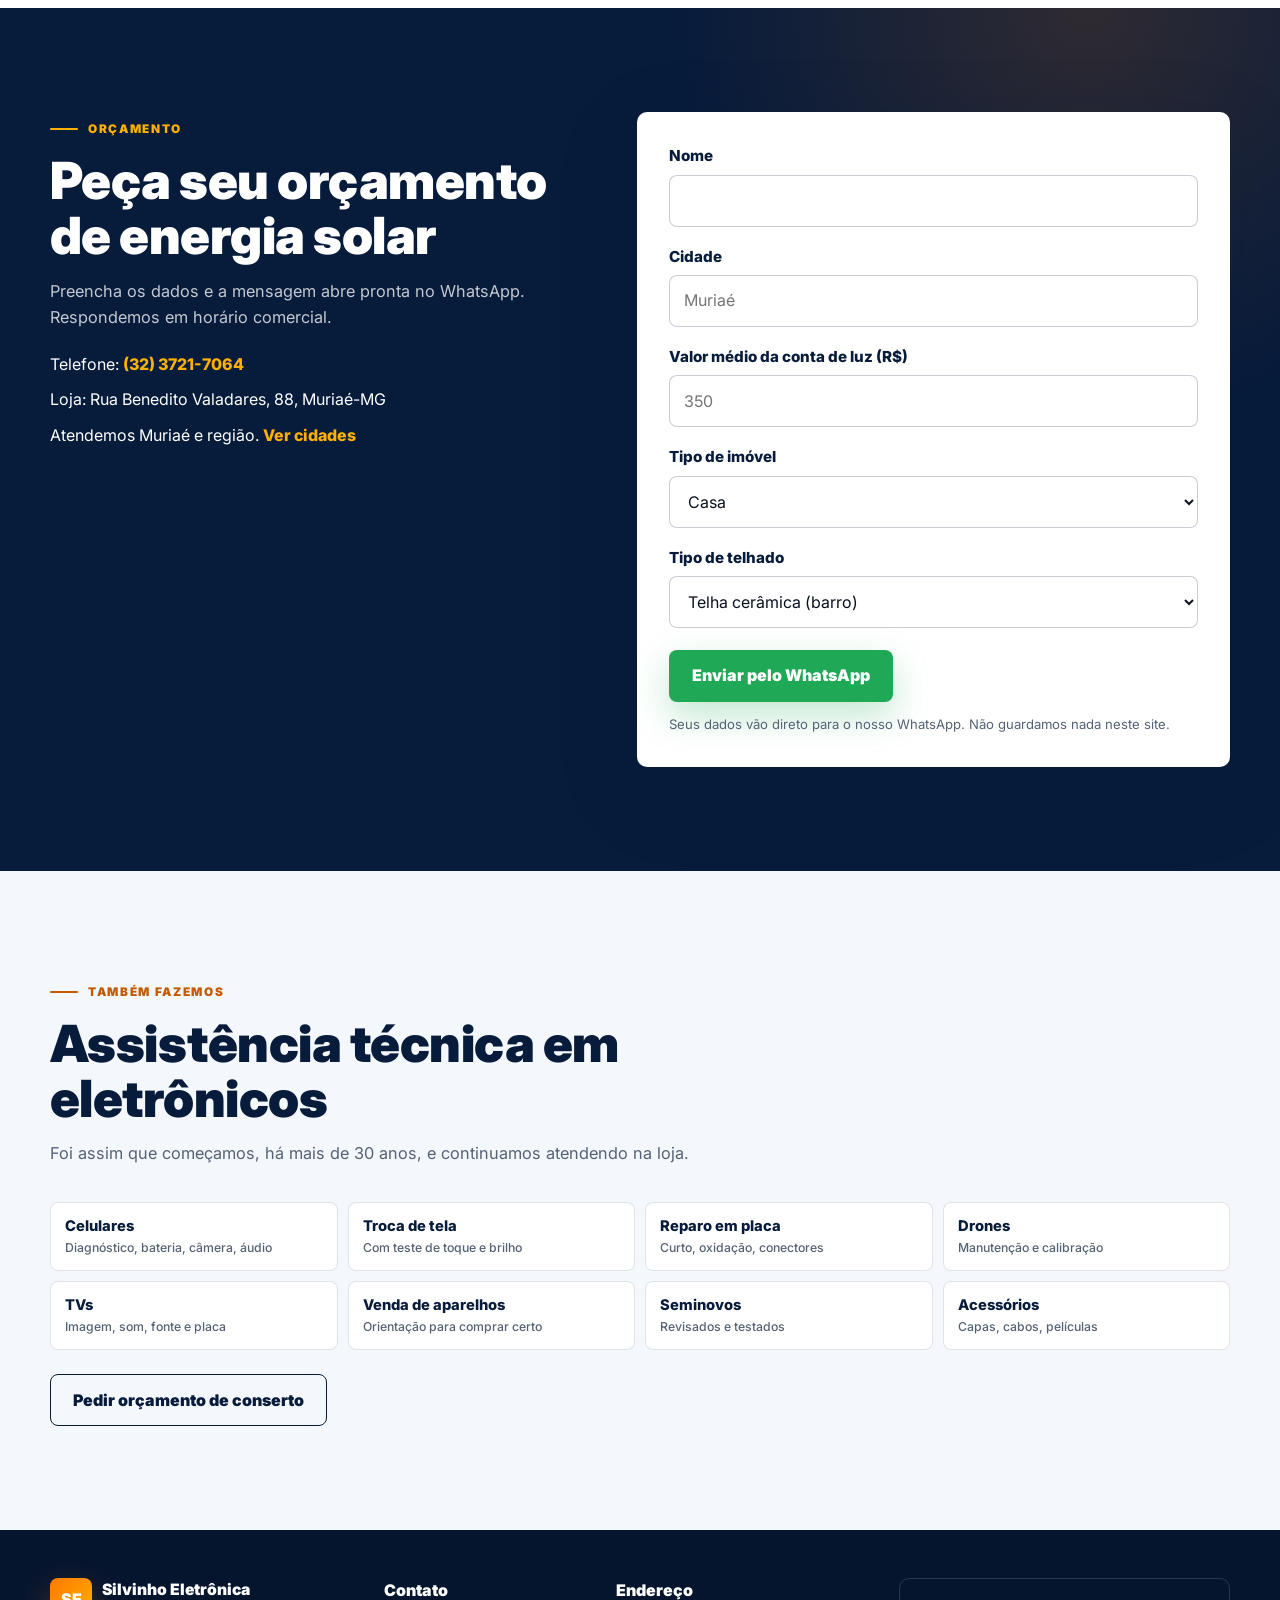
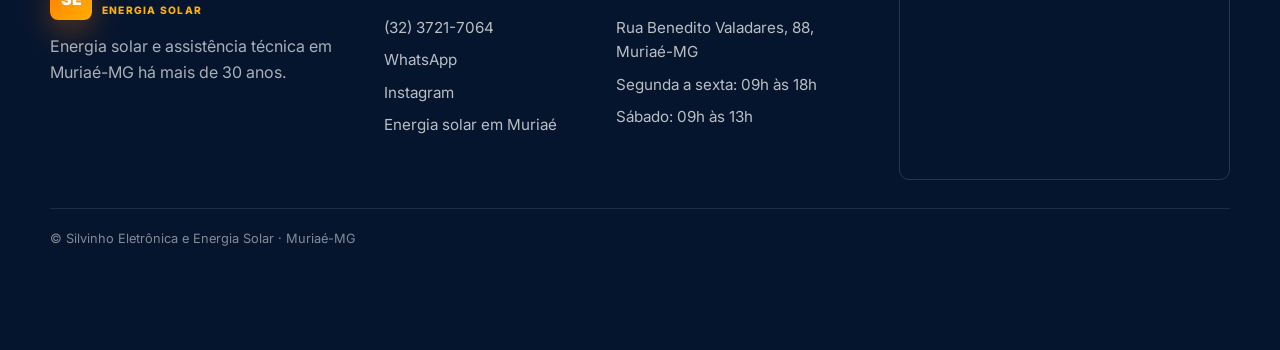
==== commit 430ec8c6: "Reformula o site com foco em energia solar - Nova página inicial mobile-first: hero solar, animação " ====
--- a/index.html
+++ b/index.html
@@ -1,298 +1,600 @@
 <!DOCTYPE html>
-<html lang="pt-BR">
+<html lang="pt-BR" class="no-js">
 
 <head>
     <meta charset="UTF-8">
     <meta name="google-site-verification" content="-CArdIEhp9KW-egl9GGRrgTKld8qE43Q8O9rg07cRd4">
     <meta name="viewport" content="width=device-width, initial-scale=1.0">
 
-    <title>Silvinho Eletrônica e Energia Solar | Assistência Técnica em Muriaé-MG</title>
-    <meta name="description" content="Assistência técnica especializada em celulares, eletrônicos, drones, TVs e soluções em energia solar em Muriaé-MG. Atendimento rápido, profissional e com garantia.">
-    <meta name="keywords" content="assistência técnica Muriaé, conserto celular Muriaé, energia solar Muriaé, reparo placa, troca tela, drones, TVs, Silvinho Eletrônica">
+    <title>Energia Solar em Muriaé-MG | Silvinho Eletrônica e Energia Solar</title>
+    <meta name="description" content="Instalação de placas solares em Muriaé e região, com quem está na cidade há mais de 30 anos. Simule sua economia, veja como funciona e peça seu orçamento pelo WhatsApp.">
     <meta name="author" content="Silvinho Eletrônica e Energia Solar">
     <meta name="robots" content="index, follow">
     <meta name="theme-color" content="#071B3B">
-
-    <meta property="og:title" content="Silvinho Eletrônica e Energia Solar">
-    <meta property="og:description" content="Assistência técnica especializada e soluções em energia solar em Muriaé-MG.">
+    <link rel="canonical" href="https://silvinhoeletronica.com.br/">
+
+    <meta property="og:locale" content="pt_BR">
     <meta property="og:type" content="website">
-    <meta property="og:image" content="imagem/silvinho-hero.png">
+    <meta property="og:site_name" content="Silvinho Eletrônica e Energia Solar">
+    <meta property="og:title" content="Energia solar em Muriaé-MG | Silvinho Eletrônica e Energia Solar">
+    <meta property="og:description" content="Instalação de placas solares em Muriaé e região. Simule sua economia e peça seu orçamento.">
+    <meta property="og:url" content="https://silvinhoeletronica.com.br/">
+    <!-- TROCAR: quando houver foto real de uma instalação, usar ela aqui (1200x630) -->
+    <meta property="og:image" content="https://silvinhoeletronica.com.br/imagem/silvinho-hero.png">
+    <meta property="og:image:alt" content="Silvinho Eletrônica e Energia Solar, em Muriaé-MG">
+    <meta name="twitter:card" content="summary_large_image">
 
     <link rel="preconnect" href="https://fonts.googleapis.com">
     <link rel="preconnect" href="https://fonts.gstatic.com" crossorigin>
     <link href="https://fonts.googleapis.com/css2?family=Inter:wght@400;500;600;700;800;900&display=swap" rel="stylesheet">
     <link rel="stylesheet" href="style.css">
+    <link rel="stylesheet" href="montagem.css">
+
+    <script>document.documentElement.classList.remove("no-js");</script>
+
+    <script type="application/ld+json">
+    {
+        "@context": "https://schema.org",
+        "@type": "Electrician",
+        "@id": "https://silvinhoeletronica.com.br/#empresa",
+        "name": "Silvinho Eletrônica e Energia Solar",
+        "description": "Venda e instalação de sistemas de energia solar fotovoltaica e assistência técnica em eletrônicos em Muriaé-MG.",
+        "url": "https://silvinhoeletronica.com.br/",
+        "image": "https://silvinhoeletronica.com.br/imagem/silvinho-hero.png",
+        "telephone": "+55-32-3721-7064",
+        "address": {
+            "@type": "PostalAddress",
+            "streetAddress": "Rua Benedito Valadares, 88",
+            "addressLocality": "Muriaé",
+            "addressRegion": "MG",
+            "addressCountry": "BR"
+        },
+        "openingHoursSpecification": [
+            {
+                "@type": "OpeningHoursSpecification",
+                "dayOfWeek": ["Monday", "Tuesday", "Wednesday", "Thursday", "Friday"],
+                "opens": "09:00",
+                "closes": "18:00"
+            },
+            {
+                "@type": "OpeningHoursSpecification",
+                "dayOfWeek": "Saturday",
+                "opens": "09:00",
+                "closes": "13:00"
+            }
+        ],
+        "areaServed": [
+            { "@type": "City", "name": "Muriaé" },
+            { "@type": "AdministrativeArea", "name": "Zona da Mata de Minas Gerais" }
+        ],
+        "sameAs": ["https://www.instagram.com/silvinhoeletronica/"],
+        "knowsAbout": ["Energia solar fotovoltaica", "Instalação de placas solares", "Assistência técnica em celulares", "Reparo de TVs", "Manutenção de drones"]
+    }
+    </script>
+    <script type="application/ld+json">
+    {
+        "@context": "https://schema.org",
+        "@type": "FAQPage",
+        "mainEntity": [
+            {
+                "@type": "Question",
+                "name": "A energia solar funciona em dia nublado?",
+                "acceptedAnswer": { "@type": "Answer", "text": "Funciona, mas gera menos. Em dias nublados a produção cai, às vezes bastante. Por isso o sistema é dimensionado pela média de geração do ano inteiro, e não pelo dia mais ensolarado." }
+            },
+            {
+                "@type": "Question",
+                "name": "E à noite?",
+                "acceptedAnswer": { "@type": "Answer", "text": "À noite os painéis não geram. No sistema ligado à rede, o que sobra durante o dia vai para a rede da distribuidora e vira crédito em kWh, usado à noite e nos dias de pouca geração. Se faltar energia da rede, o sistema ligado à rede desliga por segurança; para ter energia durante quedas é preciso um sistema com baterias." }
+            },
+            {
+                "@type": "Question",
+                "name": "O que muda com a Lei 14.300 (taxa mínima e Fio B)?",
+                "acceptedAnswer": { "@type": "Answer", "text": "A conta não zera: continua existindo um valor mínimo cobrado pela distribuidora, além da taxa de iluminação pública. Para sistemas com pedido feito a partir de 2023, parte da tarifa de distribuição (o chamado Fio B) passa a ser cobrada sobre a energia que você injeta na rede e usa depois. Essa cobrança é gradual: 15% em 2023, 30% em 2024, 45% em 2025, 60% em 2026, 75% em 2027 e 90% em 2028. Mesmo assim, a energia solar continua reduzindo bastante a conta." }
+            },
+            {
+                "@type": "Question",
+                "name": "Precisa de manutenção?",
+                "acceptedAnswer": { "@type": "Answer", "text": "Pouca. O principal é limpar os painéis quando acumulam poeira ou sujeira e fazer uma revisão periódica das conexões, da estrutura e do inversor. Acompanhar a geração pelo aplicativo do inversor ajuda a perceber rápido se algo saiu do normal." }
+            },
+            {
+                "@type": "Question",
+                "name": "Quanto tempo dura um sistema de energia solar?",
+                "acceptedAnswer": { "@type": "Answer", "text": "Os painéis costumam ter garantia de desempenho de até 25 anos e podem continuar gerando depois disso, com eficiência um pouco menor. O inversor tem vida útil menor e, ao longo da vida do sistema, pode precisar ser trocado uma vez." }
+            },
+            {
+                "@type": "Question",
+                "name": "Quanto tempo leva a instalação?",
+                "acceptedAnswer": { "@type": "Answer", "text": "A montagem em uma casa costuma levar de um a poucos dias. O processo completo, com projeto, aprovação da distribuidora e vistoria, leva mais tempo, porque depende dos prazos da distribuidora. Informamos o prazo estimado no orçamento." }
+            }
+        ]
+    }
+    </script>
 </head>
 
 <body>
-    <div class="site-noise" aria-hidden="true"></div>
+    <a class="skip-link" href="#conteudo">Pular para o conteúdo</a>
 
     <header class="site-header">
         <nav class="navbar" aria-label="Navegação principal">
-            <a class="brand" href="#inicio" aria-label="Silvinho Eletrônica e Energia Solar">
-                <span class="brand-mark">SE</span>
+            <a class="brand" href="#inicio" aria-label="Silvinho Eletrônica e Energia Solar, início">
+                <span class="brand-mark" aria-hidden="true">SE</span>
                 <span>
                     <strong>Silvinho Eletrônica</strong>
                     <small>Energia Solar</small>
                 </span>
             </a>
 
-            <button class="menu-toggle" type="button" aria-label="Abrir menu" aria-expanded="false">
+            <button class="menu-toggle" type="button" aria-label="Abrir menu" aria-expanded="false" aria-controls="menu">
                 <span></span>
                 <span></span>
             </button>
 
-            <ul class="nav-links">
-                <li><a href="#servicos">Serviços</a></li>
-                <li><a href="#diferenciais">Diferenciais</a></li>
-                <li><a href="#solar">Solar</a></li>
-                <li><a href="#prova">Avaliações</a></li>
-                <li><a href="#contato">Contato</a></li>
+            <ul class="nav-links" id="menu">
+                <li><a href="#simulador">Simulador</a></li>
+                <li><a href="#como-funciona">Como funciona</a></li>
+                <li><a href="#obras">Obras</a></li>
+                <li><a href="#duvidas">Dúvidas</a></li>
+                <li><a href="#orcamento">Orçamento</a></li>
+                <li><a href="#assistencia">Assistência técnica</a></li>
+                <li class="nav-cta-mobile"><a href="https://wa.me/553237217064?text=Ol%C3%A1%2C%20quero%20saber%20mais%20sobre%20energia%20solar." target="_blank" rel="noopener">Falar no WhatsApp</a></li>
             </ul>
 
-            <a class="nav-cta" href="https://wa.me/553237217064?text=Ol%C3%A1%2C%20gostaria%20de%20solicitar%20um%20or%C3%A7amento%20com%20a%20Silvinho%20Eletr%C3%B4nica." target="_blank" rel="noopener">
-                WhatsApp
-            </a>
+            <a class="nav-cta" href="https://wa.me/553237217064?text=Ol%C3%A1%2C%20quero%20saber%20mais%20sobre%20energia%20solar." target="_blank" rel="noopener">WhatsApp</a>
         </nav>
     </header>
 
-    <main>
+    <main id="conteudo">
+        <!-- 1. HERO -->
         <section class="hero" id="inicio">
             <div class="hero-backdrop" aria-hidden="true">
-                <img src="imagem/silvinho-hero.png" alt="">
+                <!-- TROCAR: foto real de uma instalação solar feita pela empresa (ideal: telhado com painéis, horizontal, até 300 KB) -->
+                <img src="imagem/silvinho-hero.png" alt="" fetchpriority="high">
             </div>
 
             <div class="hero-inner">
-                <div class="hero-content reveal">
-                    <span class="eyebrow">Muriaé-MG • assistência premium</span>
-                    <h1>Assistência Técnica Especializada em Muriaé</h1>
-                    <p>
-                        Conserto de celulares, eletrônicos, drones, TVs e soluções em energia solar com atendimento rápido e profissional.
-                    </p>
-
-                    <div class="hero-actions">
-                        <a class="btn btn-primary" href="https://wa.me/553237217064?text=Ol%C3%A1%2C%20preciso%20de%20atendimento%20t%C3%A9cnico%20com%20a%20Silvinho%20Eletr%C3%B4nica." target="_blank" rel="noopener">
-                            Chamar no WhatsApp
-                        </a>
-                        <a class="btn btn-secondary" href="#contato">Solicitar orçamento</a>
-                    </div>
-
-                    <div class="hero-metrics" aria-label="Destaques da empresa">
-                        <span><strong>30+</strong> anos de experiência</span>
-                        <span><strong>9</strong> linhas de serviço</span>
-                        <span><strong>MG</strong> suporte local</span>
-                    </div>
+                <span class="eyebrow">Muriaé-MG e região</span>
+                <h1>Energia solar em Muriaé e região, com quem está na cidade há <em>mais de 30 anos</em></h1>
+                <p class="hero-lead">Projeto, instalação e acompanhamento do seu sistema de energia solar. Reduza sua conta de luz em até 90%* e fale com uma empresa que você encontra aqui na cidade.</p>
+
+                <div class="btn-group">
+                    <a class="btn btn-primary" href="#simulador">Simular minha economia</a>
+                    <a class="btn btn-secondary" href="https://wa.me/553237217064?text=Ol%C3%A1%2C%20quero%20um%20or%C3%A7amento%20de%20energia%20solar." target="_blank" rel="noopener">Falar no WhatsApp</a>
                 </div>
 
-                <div class="hero-panel reveal" aria-label="Diagnóstico técnico">
-                    <span class="panel-status"></span>
-                    <p>Atendimento técnico ativo</p>
-                    <strong>Diagnóstico, reparo e orçamento com clareza.</strong>
-                    <div class="signal-bars" aria-hidden="true">
-                        <i></i><i></i><i></i><i></i>
+                <ul class="hero-badges" aria-label="Destaques">
+                    <li><strong>30+</strong> anos em Muriaé</li>
+                    <li>Visita técnica</li>
+                    <li>Homologação na distribuidora</li>
+                </ul>
+
+                <p class="footnote" id="nota-90">*O sistema solar reduz a parte da conta referente ao consumo. Continuam sendo cobrados o valor mínimo da distribuidora (equivalente a 30, 50 ou 100 kWh, conforme a ligação seja mono, bi ou trifásica), a taxa de iluminação pública e, para sistemas novos, uma parte da tarifa de distribuição (Fio B) prevista na Lei 14.300/2022.</p>
+            </div>
+        </section>
+
+        <!-- 2. ANIMAÇÃO DE MONTAGEM -->
+        <section class="mtg-intro" aria-labelledby="mtg-titulo">
+            <div>
+                <span class="eyebrow">Passo a passo</span>
+                <h2 id="mtg-titulo">Veja como sua casa vira uma usina de energia</h2>
+                <p>Da estrutura no telhado até a economia na conta, peça por peça.</p>
+                <p class="mtg-hint" aria-hidden="true">Role para montar ↓</p>
+            </div>
+        </section>
+
+        <section class="mtg" id="montagem" aria-label="Animação da montagem de um sistema solar">
+            <div class="mtg-sticky">
+                <ol class="mtg-steps">
+                    <li><strong>Visita e projeto</strong><p>Analisamos sua conta, o telhado e dimensionamos o sistema ideal.</p></li>
+                    <li><strong>Estrutura</strong><p>Trilhos de alumínio fixados com segurança e vedação no telhado.</p></li>
+                    <li><strong>Painéis solares</strong><p>Módulos com garantia de desempenho de até 25 anos.</p></li>
+                    <li><strong>Inversor</strong><p>Converte a energia do sol em energia pronta para sua casa.</p></li>
+                    <li><strong>Ligação e homologação</strong><p>Cuidamos da parte elétrica e da aprovação junto à distribuidora.</p></li>
+                    <li><strong>Gerando economia</strong><p>O sol nasce e sua conta de luz começa a cair.</p></li>
+                </ol>
+
+                <div class="mtg-stage">
+                    <svg id="mtg-cena" viewBox="0 0 800 600" role="img" aria-label="Ilustração de uma casa recebendo estrutura, painéis solares e inversor, até começar a gerar energia">
+                        <defs>
+                            <linearGradient id="mtg-gPanel" x1="0" y1="0" x2="1" y2="1">
+                                <stop offset="0" stop-color="#1d4f9c" /><stop offset="1" stop-color="#0b2556" />
+                            </linearGradient>
+                            <radialGradient id="mtg-gSun"><stop offset="0" stop-color="#FFE08a" /><stop offset=".6" stop-color="#FFB000" /><stop offset="1" stop-color="#FF7A00" /></radialGradient>
+                            <filter id="mtg-glow"><feGaussianBlur stdDeviation="6" result="b" /><feMerge><feMergeNode in="b" /><feMergeNode in="SourceGraphic" /></feMerge></filter>
+                        </defs>
+
+                        <g id="mtg-sol" opacity="0">
+                            <g id="mtg-raios" stroke="#FFB000" stroke-width="4" stroke-linecap="round" opacity=".7"></g>
+                            <circle cx="680" cy="90" r="42" fill="url(#mtg-gSun)" filter="url(#mtg-glow)" />
+                        </g>
+
+                        <rect x="0" y="520" width="800" height="80" fill="#0d2f5f" />
+                        <rect x="0" y="520" width="800" height="4" fill="#1a4785" />
+
+                        <g id="mtg-casa">
+                            <rect x="180" y="320" width="440" height="200" fill="#e9eef6" />
+                            <rect x="180" y="320" width="440" height="14" fill="#c9d3e2" />
+                            <rect x="230" y="370" width="80" height="70" rx="4" fill="#9cc2ea" />
+                            <path d="M270 370v70M230 405h80" stroke="#e9eef6" stroke-width="4" />
+                            <rect x="370" y="410" width="70" height="110" rx="4" fill="#8a5a3c" />
+                            <circle cx="428" cy="468" r="4" fill="#FFB000" />
+                            <polygon points="140,322 660,322 590,180 210,180" fill="#b2452f" />
+                            <polygon points="140,322 660,322 652,306 148,306" fill="#8f3523" />
+                            <rect x="196" y="455" width="28" height="40" rx="3" fill="#5b6b82" />
+                            <circle cx="210" cy="470" r="7" fill="#e9eef6" />
+                        </g>
+
+                        <g id="mtg-trilhos"></g>
+                        <g id="mtg-paineis"></g>
+
+                        <g id="mtg-inversor">
+                            <rect x="540" y="380" width="56" height="78" rx="6" fill="#f4f7fb" stroke="#9aa8bc" stroke-width="2" />
+                            <rect x="550" y="392" width="36" height="16" rx="2" fill="#071B3B" />
+                            <circle id="mtg-led" cx="568" cy="440" r="5" fill="#5b6b82" />
+                        </g>
+
+                        <path id="mtg-cabo" d="M560 300 L600 300 L600 380 M568 458 L568 500 L210 500 L210 495" fill="none" stroke="#FF7A00" stroke-width="4" stroke-linecap="round" stroke-linejoin="round" />
+                        <g id="mtg-particulas"></g>
+                    </svg>
+                    <div class="mtg-counter" id="mtg-counter" aria-hidden="true">
+                        <small>Exemplo de economia / ano</small>
+                        <strong id="mtg-valor">R$ 0</strong>
                     </div>
                 </div>
-            </div>
-        </section>
-
-        <section class="section services" id="servicos">
+                <div class="mtg-progress" aria-hidden="true"><i id="mtg-barra"></i></div>
+            </div>
+        </section>
+
+        <!-- 3. SIMULADOR -->
+        <section class="section section--soft" id="simulador" aria-labelledby="sim-titulo">
             <div class="section-heading reveal">
-                <span class="eyebrow">Serviços especializados</span>
-                <h2>Tecnologia, precisão e cuidado em cada reparo.</h2>
-                <p>Uma operação preparada para resolver desde reparos rápidos até diagnósticos complexos em placa, imagem, energia e equipamentos conectados.</p>
-            </div>
-
-            <div class="service-grid">
-                <article class="service-card reveal">
-                    <span class="icon icon-phone"></span>
-                    <h3>Assistência em celulares</h3>
-                    <p>Diagnóstico completo para falhas, quedas, bateria, câmera, áudio e desempenho.</p>
+                <span class="eyebrow">Simulador de economia</span>
+                <h2 id="sim-titulo">Quanto você pode economizar?</h2>
+                <p>Informe o valor médio da sua conta de luz e o tipo de ligação. Em segundos você vê uma estimativa do sistema e da economia.</p>
+            </div>
+
+            <div class="sim">
+                <form class="sim-form reveal" id="sim-form" novalidate>
+                    <div class="field">
+                        <label for="sim-conta">Valor médio da conta de luz</label>
+                        <div class="input-money">
+                            <span aria-hidden="true">R$</span>
+                            <input class="input" id="sim-conta" name="conta" type="text" inputmode="decimal" autocomplete="off" placeholder="350" value="350" aria-describedby="sim-conta-dica">
+                        </div>
+                        <span class="field-hint" id="sim-conta-dica">Use a média dos últimos 12 meses, se tiver.</span>
+                    </div>
+
+                    <fieldset class="field">
+                        <legend>Tipo de ligação</legend>
+                        <span class="field-hint">Está escrito na sua conta de luz.</span>
+                        <div class="choice-group">
+                            <label class="choice"><input type="radio" name="ligacao" value="mono"><span>Monofásica</span></label>
+                            <label class="choice"><input type="radio" name="ligacao" value="bi" checked><span>Bifásica</span></label>
+                            <label class="choice"><input type="radio" name="ligacao" value="tri"><span>Trifásica</span></label>
+                        </div>
+                    </fieldset>
+
+                    <p class="field-error" id="sim-erro" role="alert" hidden></p>
+                    <button class="btn btn-primary" type="submit">Calcular economia</button>
+                </form>
+
+                <div class="sim-result reveal" id="sim-resultado" aria-live="polite">
+                    <h3>Economia estimada por mês</h3>
+                    <p class="sim-highlight"><span id="sim-eco-mes">—</span><small id="sim-eco-pct"></small></p>
+
+                    <dl class="sim-stats">
+                        <div><dt>Economia por ano</dt><dd id="sim-eco-ano">—</dd></div>
+                        <div><dt>Potência do sistema</dt><dd id="sim-kwp">—</dd></div>
+                        <div><dt>Painéis (aprox.)</dt><dd id="sim-paineis">—</dd></div>
+                        <div><dt>Retorno estimado</dt><dd id="sim-retorno">—</dd></div>
+                    </dl>
+
+                    <p class="sim-warning">Estimativa. O valor final depende da visita técnica.</p>
+
+                    <div class="btn-group">
+                        <a class="btn btn-whatsapp" id="sim-whatsapp" href="https://wa.me/553237217064" target="_blank" rel="noopener">Enviar simulação pelo WhatsApp</a>
+                    </div>
+                    <p class="sim-notes">Cálculo considera geração média da Zona da Mata mineira, o valor mínimo cobrado pela distribuidora e a regra do Fio B (Lei 14.300). Sombra, inclinação e orientação do telhado mudam o resultado.</p>
+                </div>
+            </div>
+        </section>
+
+        <!-- 4. COMO FUNCIONA -->
+        <section class="section section--dark" id="como-funciona" aria-labelledby="como-titulo">
+            <div class="section-heading reveal">
+                <span class="eyebrow">Como funciona</span>
+                <h2 id="como-titulo">Do primeiro contato até a energia gerada</h2>
+                <p>Você acompanha cada etapa e sabe o que está acontecendo. A gente cuida da parte técnica e da burocracia.</p>
+            </div>
+
+            <ol class="process">
+                <li class="reveal"><h3>Visita técnica</h3><p>Avaliamos o telhado, o padrão de entrada e o seu histórico de consumo.</p></li>
+                <li class="reveal"><h3>Projeto</h3><p>Dimensionamos o sistema para o seu consumo e apresentamos o orçamento detalhado.</p></li>
+                <li class="reveal"><h3>Homologação</h3><p>Preparamos a documentação e pedimos a aprovação na distribuidora de energia.</p></li>
+                <li class="reveal"><h3>Instalação</h3><p>Montagem da estrutura, dos painéis e do inversor, com a parte elétrica completa.</p></li>
+                <li class="reveal"><h3>Monitoramento</h3><p>Você acompanha a geração pelo aplicativo e conta com a gente depois da instalação.</p></li>
+            </ol>
+        </section>
+
+        <!-- 5. OBRAS REALIZADAS -->
+        <section class="section" id="obras" aria-labelledby="obras-titulo">
+            <div class="section-heading reveal">
+                <span class="eyebrow">Obras realizadas</span>
+                <h2 id="obras-titulo">Instalações feitas pela nossa equipe</h2>
+                <!-- TROCAR: incluir a quantidade real de obras feitas, se quiser divulgar -->
+                <p>Algumas das instalações que fizemos em Muriaé e região.</p>
+            </div>
+
+            <ul class="gallery">
+                <li class="reveal"><figure>
+                    <!-- TROCAR: foto real -->
+                    <div class="placeholder" role="img" aria-label="Espaço reservado para foto de instalação">Foto da obra 1</div>
+                    <figcaption>TROCAR: cidade · tipo de imóvel · potência</figcaption>
+                </figure></li>
+                <li class="reveal"><figure>
+                    <!-- TROCAR: foto real -->
+                    <div class="placeholder" role="img" aria-label="Espaço reservado para foto de instalação">Foto da obra 2</div>
+                    <figcaption>TROCAR: cidade · tipo de imóvel · potência</figcaption>
+                </figure></li>
+                <li class="reveal"><figure>
+                    <!-- TROCAR: foto real -->
+                    <div class="placeholder" role="img" aria-label="Espaço reservado para foto de instalação">Foto da obra 3</div>
+                    <figcaption>TROCAR: cidade · tipo de imóvel · potência</figcaption>
+                </figure></li>
+                <li class="reveal"><figure>
+                    <!-- TROCAR: foto real -->
+                    <div class="placeholder" role="img" aria-label="Espaço reservado para foto de instalação">Foto da obra 4</div>
+                    <figcaption>TROCAR: cidade · tipo de imóvel · potência</figcaption>
+                </figure></li>
+                <li class="reveal"><figure>
+                    <!-- TROCAR: foto real -->
+                    <div class="placeholder" role="img" aria-label="Espaço reservado para foto de instalação">Foto da obra 5</div>
+                    <figcaption>TROCAR: cidade · tipo de imóvel · potência</figcaption>
+                </figure></li>
+                <li class="reveal"><figure>
+                    <!-- TROCAR: foto real -->
+                    <div class="placeholder" role="img" aria-label="Espaço reservado para foto de instalação">Foto da obra 6</div>
+                    <figcaption>TROCAR: cidade · tipo de imóvel · potência</figcaption>
+                </figure></li>
+            </ul>
+        </section>
+
+        <!-- 6. EQUIPAMENTOS E GARANTIAS -->
+        <section class="section section--soft equip" id="equipamentos" aria-labelledby="equip-titulo">
+            <div class="section-heading reveal">
+                <span class="eyebrow">Equipamentos e garantias</span>
+                <h2 id="equip-titulo">Equipamentos certificados, garantia por escrito</h2>
+                <p>Trabalhamos com equipamentos certificados pelo Inmetro. As garantias de cada item aparecem no orçamento.</p>
+            </div>
+
+            <div class="grid grid--3">
+                <article class="card reveal">
+                    <h3>Painéis solares</h3>
+                    <p>Módulos fotovoltaicos de alta eficiência, que transformam a luz do sol em energia elétrica.</p>
+                    <strong>Garantia de desempenho de até 25 anos</strong>
+                    <!-- TROCAR: marcas de painéis -->
+                    <div class="placeholder">Marcas de painéis</div>
                 </article>
-                <article class="service-card reveal">
-                    <span class="icon icon-screen"></span>
-                    <h3>Troca de tela</h3>
-                    <p>Substituição com acabamento limpo, teste de toque, brilho e funcionamento.</p>
+                <article class="card reveal">
+                    <h3>Inversor</h3>
+                    <p>Converte a energia dos painéis para uso na sua casa e permite acompanhar a geração pelo celular.</p>
+                    <!-- TROCAR: confirmar garantia padrão dos inversores usados -->
+                    <strong>Garantia do fabricante</strong>
+                    <!-- TROCAR: marcas de inversores -->
+                    <div class="placeholder">Marcas de inversores</div>
                 </article>
-                <article class="service-card reveal">
-                    <span class="icon icon-chip"></span>
-                    <h3>Reparo em placa</h3>
-                    <p>Análise técnica para curto, oxidação, conectores, carga e componentes.</p>
+                <article class="card reveal">
+                    <h3>Estrutura de fixação</h3>
+                    <p>Trilhos e suportes em alumínio, adequados ao seu tipo de telhado, com vedação contra infiltração.</p>
+                    <!-- TROCAR: confirmar garantia da estrutura e da instalação -->
+                    <strong>Garantia do fabricante</strong>
+                    <!-- TROCAR: marcas de estrutura -->
+                    <div class="placeholder">Marcas de estrutura</div>
                 </article>
-                <article class="service-card reveal">
-                    <span class="icon icon-solar"></span>
-                    <h3>Energia solar</h3>
-                    <p>Projetos, instalação, manutenção e suporte para sistemas fotovoltaicos.</p>
-                </article>
-                <article class="service-card reveal">
-                    <span class="icon icon-drone"></span>
-                    <h3>Drones</h3>
-                    <p>Manutenção, calibração, hélices, carcaça, câmera e análise de voo.</p>
-                </article>
-                <article class="service-card reveal">
-                    <span class="icon icon-tv"></span>
-                    <h3>TVs</h3>
-                    <p>Reparo técnico para imagem, som, fonte, placa principal e conectividade.</p>
-                </article>
-                <article class="service-card reveal">
-                    <span class="icon icon-device"></span>
-                    <h3>Venda de aparelhos</h3>
-                    <p>Equipamentos selecionados com orientação para comprar certo.</p>
-                </article>
-                <article class="service-card reveal">
-                    <span class="icon icon-refresh"></span>
-                    <h3>Seminovos</h3>
-                    <p>Aparelhos revisados, testados e prontos para uso com mais segurança.</p>
-                </article>
-                <article class="service-card reveal">
-                    <span class="icon icon-cable"></span>
-                    <h3>Acessórios</h3>
-                    <p>Capas, carregadores, cabos, películas e itens essenciais para proteção.</p>
-                </article>
-            </div>
-        </section>
-
-        <section class="section highlights" id="diferenciais">
+            </div>
+        </section>
+
+        <!-- 7. FINANCIAMENTO -->
+        <section class="section" id="financiamento" aria-labelledby="fin-titulo">
+            <div class="finance">
+                <div class="finance-copy reveal">
+                    <span class="eyebrow">Financiamento</span>
+                    <h2 id="fin-titulo">Dá para financiar o seu sistema</h2>
+                    <p>Existem linhas de financiamento específicas para energia solar. Em muitos casos a parcela fica próxima do valor que você deixa de pagar na conta de luz. A gente ajuda você a comparar as opções.</p>
+                    <a class="btn btn-outline" href="https://wa.me/553237217064?text=Ol%C3%A1%2C%20quero%20saber%20sobre%20financiamento%20de%20energia%20solar." target="_blank" rel="noopener">Perguntar sobre financiamento</a>
+                </div>
+                <div class="finance-partners reveal" aria-label="Bancos e parceiros">
+                    <!-- TROCAR: logos ou nomes dos bancos e parceiros de financiamento -->
+                    <div class="placeholder">Banco / parceiro 1</div>
+                    <div class="placeholder">Banco / parceiro 2</div>
+                    <div class="placeholder">Banco / parceiro 3</div>
+                    <div class="placeholder">Banco / parceiro 4</div>
+                </div>
+            </div>
+        </section>
+
+        <!-- 8. DEPOIMENTOS -->
+        <section class="section section--soft" id="depoimentos" aria-labelledby="dep-titulo">
             <div class="section-heading reveal">
-                <span class="eyebrow">Por que escolher</span>
-                <h2>Autoridade técnica com atendimento humano.</h2>
-            </div>
-
-            <div class="highlight-grid">
-                <div class="highlight-item reveal">
-                    <strong>Mais de 30 anos de experiência</strong>
-                    <p>Empresa consolidada na cidade, com trajetória construída em confiança.</p>
+                <span class="eyebrow">Depoimentos</span>
+                <h2 id="dep-titulo">Quem já gera a própria energia</h2>
+            </div>
+
+            <div class="grid grid--3">
+                <!-- TROCAR: depoimento real de cliente de energia solar (texto, nome ou iniciais, cidade, com autorização) -->
+                <article class="card testimonial reveal"><div class="placeholder">Depoimento de cliente 1</div></article>
+                <!-- TROCAR: depoimento real de cliente de energia solar -->
+                <article class="card testimonial reveal"><div class="placeholder">Depoimento de cliente 2</div></article>
+                <!-- TROCAR: depoimento real de cliente de energia solar -->
+                <article class="card testimonial reveal"><div class="placeholder">Depoimento de cliente 3</div></article>
+            </div>
+        </section>
+
+        <!-- 9. FAQ -->
+        <section class="section" id="duvidas" aria-labelledby="faq-titulo">
+            <div class="section-heading reveal">
+                <span class="eyebrow">Perguntas frequentes</span>
+                <h2 id="faq-titulo">Dúvidas sobre energia solar</h2>
+            </div>
+
+            <div class="faq">
+                <details class="reveal">
+                    <summary>A energia solar funciona em dia nublado?</summary>
+                    <div class="faq-body"><p>Funciona, mas gera menos. Em dias nublados a produção cai, às vezes bastante. Por isso o sistema é dimensionado pela média de geração do ano inteiro, e não pelo dia mais ensolarado.</p></div>
+                </details>
+                <details class="reveal">
+                    <summary>E à noite?</summary>
+                    <div class="faq-body">
+                        <p>À noite os painéis não geram. No sistema ligado à rede, o que sobra durante o dia vai para a rede da distribuidora e vira crédito em kWh, usado à noite e nos dias de pouca geração.</p>
+                        <p>Importante: se faltar energia da rede, o sistema ligado à rede desliga por segurança. Para ter energia durante quedas é preciso um sistema com baterias.</p>
+                    </div>
+                </details>
+                <details class="reveal">
+                    <summary>O que muda com a Lei 14.300 (taxa mínima e Fio B)?</summary>
+                    <div class="faq-body">
+                        <p>A conta não zera: continua existindo um valor mínimo cobrado pela distribuidora, além da taxa de iluminação pública.</p>
+                        <p>Para sistemas com pedido feito a partir de 2023, parte da tarifa de distribuição (o chamado Fio B) passa a ser cobrada sobre a energia que você injeta na rede e usa depois. Essa cobrança é gradual: 15% em 2023, 30% em 2024, 45% em 2025, 60% em 2026, 75% em 2027 e 90% em 2028. Mesmo assim, a energia solar continua reduzindo bastante a conta, e o nosso simulador já leva essa regra em conta.</p>
+                    </div>
+                </details>
+                <details class="reveal">
+                    <summary>Precisa de manutenção?</summary>
+                    <div class="faq-body"><p>Pouca. O principal é limpar os painéis quando acumulam poeira ou sujeira e fazer uma revisão periódica das conexões, da estrutura e do inversor. Acompanhar a geração pelo aplicativo do inversor ajuda a perceber rápido se algo saiu do normal.</p></div>
+                </details>
+                <details class="reveal">
+                    <summary>Quanto tempo dura um sistema de energia solar?</summary>
+                    <div class="faq-body"><p>Os painéis costumam ter garantia de desempenho de até 25 anos e podem continuar gerando depois disso, com eficiência um pouco menor. O inversor tem vida útil menor e, ao longo da vida do sistema, pode precisar ser trocado uma vez.</p></div>
+                </details>
+                <details class="reveal">
+                    <summary>Quanto tempo leva a instalação?</summary>
+                    <!-- TROCAR: se quiser, informar o prazo médio real (montagem e processo completo) -->
+                    <div class="faq-body"><p>A montagem em uma casa costuma levar de um a poucos dias. O processo completo, com projeto, aprovação da distribuidora e vistoria, leva mais tempo, porque depende dos prazos da distribuidora. Informamos o prazo estimado no orçamento.</p></div>
+                </details>
+            </div>
+        </section>
+
+        <!-- 10. FORMULÁRIO DE ORÇAMENTO -->
+        <section class="section section--dark" id="orcamento" aria-labelledby="orc-titulo">
+            <div class="quote">
+                <div class="reveal">
+                    <span class="eyebrow">Orçamento</span>
+                    <div class="section-heading" style="margin:0">
+                        <h2 id="orc-titulo">Peça seu orçamento de energia solar</h2>
+                        <p>Preencha os dados e a mensagem abre pronta no WhatsApp. Respondemos em horário comercial.</p>
+                    </div>
+                    <ul class="quote-contact">
+                        <li>Telefone: <a href="tel:+553237217064">(32) 3721-7064</a></li>
+                        <li>Loja: Rua Benedito Valadares, 88, Muriaé-MG</li>
+                        <li>Atendemos Muriaé e região. <a href="energia-solar-muriae.html#cidades">Ver cidades</a></li>
+                    </ul>
                 </div>
-                <div class="highlight-item reveal">
-                    <strong>Atendimento especializado</strong>
-                    <p>Orientação clara antes, durante e depois do serviço.</p>
-                </div>
-                <div class="highlight-item reveal">
-                    <strong>Diagnóstico transparente</strong>
-                    <p>Você entende o problema e aprova o orçamento antes do reparo.</p>
-                </div>
-                <div class="highlight-item reveal">
-                    <strong>Garantia nos serviços</strong>
-                    <p>Procedimentos com teste, conferência e compromisso técnico.</p>
-                </div>
-                <div class="highlight-item reveal">
-                    <strong>Equipe técnica qualificada</strong>
-                    <p>Conhecimento aplicado em eletrônica, celulares, TVs, drones e solar.</p>
-                </div>
-                <div class="highlight-item reveal">
-                    <strong>Atendimento rápido</strong>
-                    <p>Processo objetivo para reduzir espera e devolver sua rotina.</p>
-                </div>
-            </div>
-        </section>
-
-        <section class="solar-section" id="solar">
-            <div class="solar-copy reveal">
-                <span class="eyebrow">Energia solar</span>
-                <h2>Economize até 95% na conta de energia</h2>
-                <p>Instalação, manutenção e orçamento gratuito para quem quer transformar sol em economia com uma equipe local, técnica e próxima.</p>
-                <div class="solar-list">
-                    <span>Painéis solares</span>
-                    <span>Instalação completa</span>
-                    <span>Manutenção preventiva</span>
-                    <span>Orçamento gratuito</span>
-                </div>
-                <a class="btn btn-primary" href="https://wa.me/553237217064?text=Ol%C3%A1%2C%20quero%20um%20or%C3%A7amento%20de%20energia%20solar." target="_blank" rel="noopener">
-                    Pedir orçamento solar
+
+                <form class="quote-form reveal" id="orc-form" novalidate>
+                    <div class="field">
+                        <label for="orc-nome">Nome</label>
+                        <input class="input" id="orc-nome" name="nome" type="text" autocomplete="name" required>
+                    </div>
+                    <div class="field">
+                        <label for="orc-cidade">Cidade</label>
+                        <input class="input" id="orc-cidade" name="cidade" type="text" autocomplete="address-level2" placeholder="Muriaé" required>
+                    </div>
+                    <div class="field">
+                        <label for="orc-conta">Valor médio da conta de luz (R$)</label>
+                        <input class="input" id="orc-conta" name="conta" type="text" inputmode="decimal" placeholder="350" required>
+                    </div>
+                    <div class="field">
+                        <label for="orc-imovel">Tipo de imóvel</label>
+                        <select class="select" id="orc-imovel" name="imovel">
+                            <option>Casa</option>
+                            <option>Comércio</option>
+                            <option>Rural</option>
+                        </select>
+                    </div>
+                    <div class="field">
+                        <label for="orc-telhado">Tipo de telhado</label>
+                        <select class="select" id="orc-telhado" name="telhado">
+                            <option>Telha cerâmica (barro)</option>
+                            <option>Telha de fibrocimento (amianto)</option>
+                            <option>Telha metálica</option>
+                            <option>Laje</option>
+                            <option>No chão / solo</option>
+                            <option>Não sei</option>
+                        </select>
+                    </div>
+                    <p class="field-error" id="orc-erro" role="alert" hidden></p>
+                    <button class="btn btn-whatsapp" type="submit">Enviar pelo WhatsApp</button>
+                    <p class="form-note">Seus dados vão direto para o nosso WhatsApp. Não guardamos nada neste site.</p>
+                </form>
+            </div>
+        </section>
+
+        <!-- 11. ASSISTÊNCIA TÉCNICA -->
+        <section class="section section--soft" id="assistencia" aria-labelledby="ass-titulo">
+            <div class="section-heading reveal">
+                <span class="eyebrow">Também fazemos</span>
+                <h2 id="ass-titulo">Assistência técnica em eletrônicos</h2>
+                <p>Foi assim que começamos, há mais de 30 anos, e continuamos atendendo na loja.</p>
+            </div>
+
+            <ul class="services-compact">
+                <li class="reveal">Celulares<small>Diagnóstico, bateria, câmera, áudio</small></li>
+                <li class="reveal">Troca de tela<small>Com teste de toque e brilho</small></li>
+                <li class="reveal">Reparo em placa<small>Curto, oxidação, conectores</small></li>
+                <li class="reveal">Drones<small>Manutenção e calibração</small></li>
+                <li class="reveal">TVs<small>Imagem, som, fonte e placa</small></li>
+                <li class="reveal">Venda de aparelhos<small>Orientação para comprar certo</small></li>
+                <li class="reveal">Seminovos<small>Revisados e testados</small></li>
+                <li class="reveal">Acessórios<small>Capas, cabos, películas</small></li>
+            </ul>
+
+            <div class="services-cta reveal">
+                <a class="btn btn-outline" href="https://wa.me/553237217064?text=Ol%C3%A1%2C%20preciso%20de%20assist%C3%AAncia%20t%C3%A9cnica." target="_blank" rel="noopener">Pedir orçamento de conserto</a>
+            </div>
+        </section>
+    </main>
+
+    <!-- 12. RODAPÉ -->
+    <footer class="site-footer">
+        <div class="footer-inner">
+            <div class="footer-brand">
+                <a class="brand" href="#inicio" aria-label="Voltar ao início">
+                    <span class="brand-mark" aria-hidden="true">SE</span>
+                    <span>
+                        <strong>Silvinho Eletrônica</strong>
+                        <small>Energia Solar</small>
+                    </span>
                 </a>
-            </div>
-
-            <div class="solar-visual reveal" aria-hidden="true">
-                <div class="panel-array">
-                    <span></span><span></span><span></span>
-                    <span></span><span></span><span></span>
-                </div>
-                <div class="energy-card">
-                    <small>Economia estimada</small>
-                    <strong>até 95%</strong>
-                    <p>Projeto dimensionado para sua rotina.</p>
-                </div>
-            </div>
-        </section>
-
-        <section class="section proof" id="prova">
-            <div class="section-heading reveal">
-                <span class="eyebrow">Prova social</span>
-                <h2>Confiança que aparece no atendimento.</h2>
-                <p>A experiência premium começa no diagnóstico e termina com o cliente sabendo exatamente o que foi feito.</p>
-            </div>
-
-            <div class="proof-layout">
-                <article class="testimonial reveal">
-                    <div class="stars" aria-label="5 estrelas">★★★★★</div>
-                    <p>“Atendimento rápido, explicaram o problema com clareza e entregaram meu celular funcionando perfeitamente.”</p>
-                    <strong>Cliente em Muriaé</strong>
-                </article>
-                <article class="testimonial reveal">
-                    <div class="stars" aria-label="5 estrelas">★★★★★</div>
-                    <p>“Equipe técnica de confiança. Levei uma TV e recebi orçamento transparente antes do serviço.”</p>
-                    <strong>Serviço de eletrônica</strong>
-                </article>
-                <article class="before-after reveal">
-                    <span>Antes</span>
-                    <div class="repair-visual cracked"></div>
-                    <span>Depois</span>
-                    <div class="repair-visual fixed"></div>
-                </article>
-            </div>
-        </section>
-
-        <section class="final-cta" id="contato">
-            <div class="final-inner reveal">
-                <span class="eyebrow">Atendimento profissional</span>
-                <h2>Seu aparelho merece atendimento profissional.</h2>
-                <p>Fale com a Silvinho Eletrônica e Energia Solar e receba orientação rápida para assistência técnica, orçamento ou energia solar.</p>
-                <div class="hero-actions">
-                    <a class="btn btn-primary" href="https://wa.me/553237217064?text=Ol%C3%A1%2C%20quero%20falar%20com%20a%20Silvinho%20Eletr%C3%B4nica%20e%20Energia%20Solar." target="_blank" rel="noopener">
-                        Falar no WhatsApp
-                    </a>
-                    <a class="btn btn-secondary" href="tel:+553237217064">Ligar agora</a>
-                </div>
-            </div>
-        </section>
-    </main>
-
-    <footer class="site-footer">
-        <div class="footer-brand">
-            <a class="brand" href="#inicio" aria-label="Voltar ao início">
-                <span class="brand-mark">SE</span>
-                <span>
-                    <strong>Silvinho Eletrônica</strong>
-                    <small>Energia Solar</small>
-                </span>
-            </a>
-            <p>Assistência técnica e soluções em energia solar em Muriaé-MG.</p>
+                <p>Energia solar e assistência técnica em Muriaé-MG há mais de 30 anos.</p>
+            </div>
+
+            <div class="footer-column">
+                <strong>Contato</strong>
+                <a href="tel:+553237217064">(32) 3721-7064</a>
+                <a href="https://wa.me/553237217064" target="_blank" rel="noopener">WhatsApp</a>
+                <a href="https://www.instagram.com/silvinhoeletronica/" target="_blank" rel="noopener">Instagram</a>
+                <a href="energia-solar-muriae.html">Energia solar em Muriaé</a>
+            </div>
+
+            <div class="footer-column">
+                <strong>Endereço</strong>
+                <a href="https://www.google.com/maps/search/?api=1&amp;query=Rua%20Benedito%20Valadares%2088%20Muria%C3%A9%20MG" target="_blank" rel="noopener">Rua Benedito Valadares, 88, Muriaé-MG</a>
+                <span>Segunda a sexta: 09h às 18h</span>
+                <span>Sábado: 09h às 13h</span>
+            </div>
+
+            <div class="footer-map">
+                <iframe title="Mapa: Silvinho Eletrônica e Energia Solar" loading="lazy" referrerpolicy="no-referrer-when-downgrade" src="https://www.google.com/maps?q=Rua%20Benedito%20Valadares%2088%20Muria%C3%A9%20MG&amp;output=embed"></iframe>
+            </div>
         </div>
-
-        <div class="footer-column">
-            <strong>Contato</strong>
-            <a href="tel:+553237217064">(32) 3721-7064</a>
-            <a href="https://wa.me/553237217064" target="_blank" rel="noopener">WhatsApp</a>
-            <a href="https://www.instagram.com/silvinhoeletronica/" target="_blank" rel="noopener">Instagram</a>
-        </div>
-
-        <div class="footer-column">
-            <strong>Endereço</strong>
-            <a href="https://www.google.com/maps/search/?api=1&query=Rua%20Benedito%20Valadares%2088%20Muria%C3%A9%20MG" target="_blank" rel="noopener">Rua Benedito Valadares, Muriaé-MG</a>
-            <span>Segunda a sexta: 09h às 18h</span>
-            <span>Sábado: 09h às 13h</span>
-        </div>
-
-        <div class="footer-map" aria-label="Mapa da localização">
-            <iframe title="Mapa Silvinho Eletrônica e Energia Solar" loading="lazy" referrerpolicy="no-referrer-when-downgrade" src="https://www.google.com/maps?q=Rua%20Benedito%20Valadares%2088%20Muria%C3%A9%20MG&output=embed"></iframe>
-        </div>
+        <p class="footer-bottom">© Silvinho Eletrônica e Energia Solar · Muriaé-MG</p>
     </footer>
 
-    <a class="whatsapp-float" href="https://wa.me/553237217064?text=Ol%C3%A1%2C%20gostaria%20de%20atendimento%20com%20a%20Silvinho%20Eletr%C3%B4nica." target="_blank" rel="noopener" aria-label="Falar pelo WhatsApp">
-        <span class="wa-icon"></span>
-        <span>WhatsApp</span>
+    <a class="whatsapp-float" href="https://wa.me/553237217064?text=Ol%C3%A1%2C%20quero%20saber%20mais%20sobre%20energia%20solar." target="_blank" rel="noopener" aria-label="Falar pelo WhatsApp">
+        <svg viewBox="0 0 24 24" fill="currentColor" aria-hidden="true"><path d="M12 2a10 10 0 0 0-8.6 15.1L2 22l5-1.3A10 10 0 1 0 12 2Zm0 18.2a8.2 8.2 0 0 1-4.2-1.2l-.3-.2-3 .8.8-2.9-.2-.3A8.2 8.2 0 1 1 12 20.2Zm4.5-6.1c-.2-.1-1.5-.7-1.7-.8-.2-.1-.4-.1-.6.1l-.8 1c-.1.2-.3.2-.5.1a6.7 6.7 0 0 1-3.3-2.9c-.3-.4.3-.4.7-1.4.1-.2 0-.3 0-.4l-.8-1.8c-.2-.5-.4-.4-.6-.4h-.5a1 1 0 0 0-.7.3 3 3 0 0 0-.9 2.2 5.2 5.2 0 0 0 1.1 2.7 11.8 11.8 0 0 0 4.5 4c1.7.7 2.4.8 3.2.6.5 0 1.5-.6 1.8-1.2.2-.6.2-1.1.1-1.2l-.5-.3Z"/></svg>
+        <span class="wa-label">WhatsApp</span>
     </a>
 
-    <script src="script.js"></script>
+    <script src="script.js" defer></script>
+    <script src="montagem.js" defer></script>
+    <script src="simulador.js" defer></script>
 </body>
 
 </html>
--- a/style.css
+++ b/style.css
@@ -1,19 +1,32 @@
+/* =========================================================
+   Silvinho Eletrônica e Energia Solar — estilos principais
+   Mobile-first: estilos base = celular; @media (min-width) = telas maiores.
+   (versão anterior salva em style-antigo.css)
+   ========================================================= */
+
 :root {
     --navy: #071B3B;
     --navy-2: #0A254F;
+    --navy-3: #06152E;
     --orange: #FF7A00;
     --orange-2: #FFB000;
     --white: #FFFFFF;
     --ink: #0A1220;
-    --muted: #637083;
+    --muted: #556275;
     --soft: #F4F7FB;
     --line: rgba(7, 27, 59, 0.12);
-    --glass: rgba(255, 255, 255, 0.12);
+    --glass: rgba(255, 255, 255, 0.08);
     --shadow: 0 24px 80px rgba(7, 27, 59, 0.18);
+    --shadow-sm: 0 16px 48px rgba(7, 27, 59, 0.08);
+    --radius: 10px;
     --max: 1180px;
-}
-
-* {
+    --gutter: 16px;
+    --focus: 0 0 0 3px var(--white), 0 0 0 6px var(--orange);
+}
+
+*,
+*::before,
+*::after {
     box-sizing: border-box;
     margin: 0;
     padding: 0;
@@ -21,7 +34,8 @@
 
 html {
     scroll-behavior: smooth;
-    scroll-padding-top: 110px;
+    scroll-padding-top: 80px;
+    -webkit-text-size-adjust: 100%;
 }
 
 body {
@@ -30,14 +44,15 @@
     background: var(--white);
     color: var(--ink);
     font-family: "Inter", system-ui, -apple-system, BlinkMacSystemFont, "Segoe UI", sans-serif;
-    letter-spacing: 0;
+    line-height: 1.6;
 }
 
 body.menu-open {
     overflow: hidden;
 }
 
-img {
+img,
+svg {
     display: block;
     max-width: 100%;
 }
@@ -47,30 +62,67 @@
     text-decoration: none;
 }
 
-.site-noise {
-    position: fixed;
-    inset: 0;
-    z-index: -1;
-    pointer-events: none;
-    background:
-        radial-gradient(circle at 12% 12%, rgba(255, 122, 0, 0.09), transparent 22rem),
-        radial-gradient(circle at 88% 10%, rgba(0, 184, 255, 0.09), transparent 24rem);
-}
-
+button,
+input,
+select,
+textarea {
+    font: inherit;
+    color: inherit;
+}
+
+/* Foco visível para quem navega por teclado */
+:focus-visible {
+    outline: 3px solid var(--orange);
+    outline-offset: 3px;
+    border-radius: 4px;
+}
+
+.skip-link {
+    position: absolute;
+    left: 12px;
+    top: -60px;
+    z-index: 100;
+    padding: 10px 16px;
+    border-radius: 8px;
+    background: var(--orange);
+    color: var(--navy);
+    font-weight: 800;
+}
+
+.skip-link:focus {
+    top: 12px;
+}
+
+.sr-only {
+    position: absolute;
+    width: 1px;
+    height: 1px;
+    overflow: hidden;
+    clip: rect(0, 0, 0, 0);
+    white-space: nowrap;
+}
+
+.container {
+    width: min(100%, var(--max));
+    margin: 0 auto;
+}
+
+/* ---------- Cabeçalho ---------- */
 .site-header {
     position: fixed;
     top: 0;
     left: 0;
     z-index: 50;
     width: 100%;
-    padding: 18px 24px;
-    transition: padding 240ms ease, background 240ms ease, border-color 240ms ease;
-}
-
-.site-header.scrolled {
-    padding-block: 10px;
+    padding: 12px var(--gutter);
+    transition: padding 240ms ease, background 240ms ease, transform 240ms ease;
+}
+
+.site-header.scrolled,
+.menu-open .site-header {
+    padding-block: 8px;
     border-bottom: 1px solid rgba(255, 255, 255, 0.12);
-    background: rgba(7, 27, 59, 0.86);
+    background: rgba(7, 27, 59, 0.92);
     backdrop-filter: blur(18px);
 }
 
@@ -82,7 +134,7 @@
     display: flex;
     align-items: center;
     justify-content: space-between;
-    gap: 22px;
+    gap: 16px;
     width: min(100%, var(--max));
     margin: 0 auto;
 }
@@ -90,97 +142,45 @@
 .brand {
     display: inline-flex;
     align-items: center;
-    gap: 12px;
+    gap: 10px;
     min-width: 0;
 }
 
 .brand-mark {
     display: grid;
-    width: 46px;
-    height: 46px;
-    flex: 0 0 46px;
+    width: 42px;
+    height: 42px;
+    flex: 0 0 42px;
     place-items: center;
     border-radius: 8px;
     background: linear-gradient(135deg, var(--orange), var(--orange-2));
     color: var(--white);
     font-weight: 900;
-    box-shadow: 0 16px 38px rgba(255, 122, 0, 0.32);
-}
-
-.brand strong,
-.site-footer strong {
+    box-shadow: 0 12px 30px rgba(255, 122, 0, 0.3);
+}
+
+.brand strong {
     display: block;
     color: var(--white);
-    font-size: 0.98rem;
+    font-size: 0.9rem;
     font-weight: 900;
-    line-height: 1.08;
+    line-height: 1.1;
 }
 
 .brand small {
     display: block;
-    margin-top: 5px;
-    color: rgba(255, 255, 255, 0.72);
-    font-size: 0.72rem;
+    margin-top: 4px;
+    color: var(--orange-2);
+    font-size: 0.64rem;
     font-weight: 800;
     letter-spacing: 0.12em;
     text-transform: uppercase;
 }
 
-.nav-links {
-    display: flex;
-    align-items: center;
-    gap: 4px;
-    padding: 7px;
-    border: 1px solid rgba(255, 255, 255, 0.14);
-    border-radius: 999px;
-    background: rgba(255, 255, 255, 0.08);
-    list-style: none;
-    backdrop-filter: blur(18px);
-}
-
-.nav-links a {
+.menu-toggle {
     display: block;
-    padding: 10px 13px;
-    border-radius: 999px;
-    color: rgba(255, 255, 255, 0.78);
-    font-size: 0.88rem;
-    font-weight: 800;
-    transition: background 220ms ease, color 220ms ease;
-}
-
-.nav-links a:hover,
-.nav-links a.active {
-    background: rgba(255, 255, 255, 0.14);
-    color: var(--white);
-}
-
-.nav-cta,
-.btn {
-    display: inline-flex;
-    align-items: center;
-    justify-content: center;
-    min-height: 48px;
-    border-radius: 8px;
-    font-size: 0.94rem;
-    font-weight: 900;
-    transition: transform 220ms ease, box-shadow 220ms ease, border-color 220ms ease, background 220ms ease;
-}
-
-.nav-cta {
-    padding: 0 18px;
-    background: var(--white);
-    color: var(--navy);
-}
-
-.nav-cta:hover,
-.btn:hover {
-    transform: translateY(-2px);
-}
-
-.menu-toggle {
-    display: none;
-    width: 46px;
-    height: 46px;
+    width: 44px;
+    height: 44px;
     border: 1px solid rgba(255, 255, 255, 0.2);
     border-radius: 8px;
     background: rgba(255, 255, 255, 0.1);
@@ -205,12 +205,128 @@
     transform: translateY(-3.5px) rotate(-45deg);
 }
 
+.nav-links {
+    position: fixed;
+    top: 68px;
+    left: var(--gutter);
+    right: var(--gutter);
+    display: grid;
+    gap: 2px;
+    padding: 8px;
+    border: 1px solid rgba(255, 255, 255, 0.14);
+    border-radius: var(--radius);
+    background: rgba(7, 27, 59, 0.98);
+    box-shadow: var(--shadow);
+    list-style: none;
+    opacity: 0;
+    transform: translateY(-12px);
+    visibility: hidden;
+    transition: opacity 220ms ease, transform 220ms ease, visibility 220ms;
+}
+
+.menu-open .nav-links {
+    opacity: 1;
+    transform: none;
+    visibility: visible;
+}
+
+.nav-links a {
+    display: block;
+    padding: 13px 14px;
+    border-radius: 6px;
+    color: rgba(255, 255, 255, 0.86);
+    font-size: 0.95rem;
+    font-weight: 700;
+}
+
+.nav-links a:hover,
+.nav-links a.active {
+    background: rgba(255, 255, 255, 0.12);
+    color: var(--white);
+}
+
+.nav-links .nav-cta-mobile a {
+    margin-top: 6px;
+    background: linear-gradient(135deg, var(--orange), var(--orange-2));
+    color: var(--navy);
+    text-align: center;
+    font-weight: 900;
+}
+
+.nav-cta {
+    display: none;
+}
+
+/* ---------- Botões ---------- */
+.btn {
+    display: inline-flex;
+    align-items: center;
+    justify-content: center;
+    gap: 8px;
+    width: 100%;
+    min-height: 52px;
+    padding: 0 22px;
+    border: 1px solid transparent;
+    border-radius: 8px;
+    font-size: 1rem;
+    font-weight: 900;
+    line-height: 1.2;
+    text-align: center;
+    cursor: pointer;
+    transition: transform 200ms ease, box-shadow 200ms ease, background 200ms ease, border-color 200ms ease;
+}
+
+.btn:hover {
+    transform: translateY(-2px);
+}
+
+.btn-primary {
+    background: linear-gradient(135deg, var(--orange), var(--orange-2));
+    color: var(--navy);
+    box-shadow: 0 14px 36px rgba(255, 122, 0, 0.3);
+}
+
+.btn-secondary {
+    border-color: rgba(255, 255, 255, 0.28);
+    background: rgba(255, 255, 255, 0.08);
+    color: var(--white);
+}
+
+.btn-secondary:hover {
+    border-color: var(--orange);
+    background: rgba(255, 122, 0, 0.12);
+}
+
+.btn-whatsapp {
+    background: #1FA855;
+    color: var(--white);
+    box-shadow: 0 14px 36px rgba(31, 168, 85, 0.28);
+}
+
+.btn-outline {
+    border-color: var(--navy);
+    color: var(--navy);
+    background: transparent;
+}
+
+.btn-outline:hover {
+    background: var(--navy);
+    color: var(--white);
+}
+
+.btn-group {
+    display: grid;
+    gap: 12px;
+    margin-top: 28px;
+}
+
+/* ---------- Hero ---------- */
 .hero {
     position: relative;
-    min-height: 100svh;
     overflow: hidden;
     isolation: isolate;
     background: var(--navy);
+    color: var(--white);
 }
 
 .hero::before {
@@ -218,726 +334,1026 @@
     position: absolute;
     inset: 0;
     z-index: -1;
-    background:
-        linear-gradient(90deg, rgba(7, 27, 59, 0.98) 0%, rgba(7, 27, 59, 0.9) 42%, rgba(7, 27, 59, 0.38) 100%),
-        linear-gradient(0deg, var(--navy) 0%, transparent 36%);
-}
-
-.hero::after {
-    content: "";
-    position: absolute;
-    inset: 0;
-    z-index: -1;
-    opacity: 0.28;
-    background-image:
-        linear-gradient(rgba(255, 255, 255, 0.08) 1px, transparent 1px),
-        linear-gradient(90deg, rgba(255, 255, 255, 0.08) 1px, transparent 1px);
-    background-size: 74px 74px;
-    mask-image: linear-gradient(90deg, black, transparent 74%);
+    background: linear-gradient(180deg, rgba(7, 27, 59, 0.94) 0%, rgba(7, 27, 59, 0.82) 55%, var(--navy) 100%);
 }
 
 .hero-backdrop {
     position: absolute;
     inset: 0;
     z-index: -2;
-    opacity: 0.72;
+    opacity: 0.45;
 }
 
 .hero-backdrop img {
     width: 100%;
     height: 100%;
     object-fit: cover;
-    object-position: center;
 }
 
 .hero-inner {
+    width: min(100%, var(--max));
+    margin: 0 auto;
+    padding: 112px var(--gutter) 56px;
+}
+
+.hero h1 {
+    max-width: 880px;
+    font-size: clamp(2rem, 8.4vw, 4.6rem);
+    font-weight: 900;
+    line-height: 1.04;
+    letter-spacing: -0.01em;
+}
+
+.hero h1 em {
+    font-style: normal;
+    color: var(--orange-2);
+}
+
+.hero-lead {
+    max-width: 640px;
+    margin-top: 18px;
+    color: rgba(255, 255, 255, 0.84);
+    font-size: clamp(1.02rem, 2.4vw, 1.25rem);
+}
+
+.hero-badges {
+    display: flex;
+    flex-wrap: wrap;
+    gap: 8px;
+    margin-top: 28px;
+    list-style: none;
+}
+
+.hero-badges li {
+    padding: 8px 12px;
+    border: 1px solid rgba(255, 255, 255, 0.16);
+    border-radius: 999px;
+    background: var(--glass);
+    color: rgba(255, 255, 255, 0.86);
+    font-size: 0.85rem;
+    font-weight: 700;
+}
+
+.hero-badges strong {
+    color: var(--orange-2);
+}
+
+.footnote {
+    margin-top: 18px;
+    color: rgba(255, 255, 255, 0.62);
+    font-size: 0.8rem;
+    line-height: 1.5;
+}
+
+/* ---------- Seções genéricas ---------- */
+.section {
     position: relative;
-    display: grid;
-    grid-template-columns: minmax(0, 1fr) 330px;
-    align-items: end;
-    gap: 34px;
-    width: min(100%, var(--max));
-    min-height: 100svh;
-    margin: 0 auto;
-    padding: 150px 24px 76px;
-}
-
-.hero-content h1,
-.section-heading h2,
-.solar-copy h2,
-.final-cta h2 {
-    max-width: 870px;
+    padding: 72px var(--gutter);
+}
+
+.section--soft {
+    background: var(--soft);
+}
+
+.section--dark {
+    background:
+        radial-gradient(circle at 85% 0%, rgba(255, 122, 0, 0.16), transparent 26rem),
+        var(--navy);
     color: var(--white);
-    font-size: clamp(2.8rem, 7vw, 6.4rem);
-    font-weight: 900;
-    line-height: 0.95;
-}
-
-.hero-content p {
-    max-width: 700px;
-    margin-top: 26px;
-    color: rgba(255, 255, 255, 0.78);
-    font-size: clamp(1.05rem, 1.75vw, 1.34rem);
-    line-height: 1.68;
 }
 
 .eyebrow {
     display: inline-flex;
     align-items: center;
     gap: 10px;
-    margin-bottom: 20px;
-    color: var(--orange);
-    font-size: 0.76rem;
+    margin-bottom: 14px;
+    color: #C25A00;
+    font-size: 0.74rem;
     font-weight: 900;
-    letter-spacing: 0.16em;
+    letter-spacing: 0.14em;
     text-transform: uppercase;
+}
+
+.section--dark .eyebrow,
+.hero .eyebrow {
+    color: var(--orange-2);
 }
 
 .eyebrow::before {
     content: "";
-    width: 34px;
+    width: 28px;
     height: 2px;
     border-radius: 999px;
     background: currentColor;
 }
 
-.hero-actions {
-    display: flex;
-    flex-wrap: wrap;
+.section-heading {
+    width: min(100%, var(--max));
+    margin: 0 auto 36px;
+}
+
+.section-heading h2 {
+    max-width: 820px;
+    color: var(--navy);
+    font-size: clamp(1.7rem, 6vw, 3.2rem);
+    font-weight: 900;
+    line-height: 1.08;
+    letter-spacing: -0.01em;
+}
+
+.section--dark .section-heading h2 {
+    color: var(--white);
+}
+
+.section-heading p {
+    max-width: 680px;
+    margin-top: 14px;
+    color: var(--muted);
+    font-size: 1.02rem;
+}
+
+.section--dark .section-heading p {
+    color: rgba(255, 255, 255, 0.76);
+}
+
+.card {
+    padding: 22px;
+    border: 1px solid var(--line);
+    border-radius: var(--radius);
+    background: var(--white);
+    box-shadow: var(--shadow-sm);
+}
+
+.card h3 {
+    color: var(--navy);
+    font-size: 1.12rem;
+    line-height: 1.3;
+}
+
+.card p {
+    margin-top: 8px;
+    color: var(--muted);
+}
+
+.grid {
+    display: grid;
     gap: 14px;
-    margin-top: 34px;
-}
-
-.btn {
-    padding: 0 24px;
-    border: 1px solid transparent;
-}
-
-.btn-primary {
+    width: min(100%, var(--max));
+    margin: 0 auto;
+}
+
+/* Espaço reservado (conteúdo real ainda a preencher) */
+.placeholder {
+    display: grid;
+    place-items: center;
+    min-height: 120px;
+    padding: 16px;
+    border: 2px dashed rgba(7, 27, 59, 0.24);
+    border-radius: var(--radius);
+    background:
+        repeating-linear-gradient(135deg, rgba(7, 27, 59, 0.03) 0 12px, transparent 12px 24px),
+        var(--soft);
+    color: var(--muted);
+    font-size: 0.88rem;
+    font-weight: 700;
+    text-align: center;
+}
+
+.section--dark .placeholder {
+    border-color: rgba(255, 255, 255, 0.24);
+    background: rgba(255, 255, 255, 0.04);
+    color: rgba(255, 255, 255, 0.7);
+}
+
+/* ---------- Simulador ---------- */
+.sim {
+    display: grid;
+    gap: 18px;
+    width: min(100%, var(--max));
+    margin: 0 auto;
+}
+
+.sim-form,
+.sim-result {
+    padding: 22px;
+    border-radius: var(--radius);
+}
+
+.sim-form {
+    border: 1px solid var(--line);
+    background: var(--white);
+    box-shadow: var(--shadow-sm);
+}
+
+.field {
+    display: grid;
+    gap: 6px;
+    margin-bottom: 18px;
+}
+
+.field > label,
+.field legend {
+    color: var(--navy);
+    font-size: 0.95rem;
+    font-weight: 800;
+}
+
+.field-hint {
+    color: var(--muted);
+    font-size: 0.84rem;
+}
+
+.input-money {
+    position: relative;
+}
+
+.input-money span {
+    position: absolute;
+    left: 14px;
+    top: 50%;
+    transform: translateY(-50%);
+    color: var(--muted);
+    font-weight: 800;
+}
+
+.input,
+.select,
+textarea.input {
+    width: 100%;
+    min-height: 52px;
+    padding: 12px 14px;
+    border: 1.5px solid rgba(7, 27, 59, 0.22);
+    border-radius: 8px;
+    background: var(--white);
+    font-size: 1rem;
+}
+
+.input-money .input {
+    padding-left: 44px;
+    font-size: 1.2rem;
+    font-weight: 800;
+}
+
+.input:focus-visible,
+.select:focus-visible {
+    outline: none;
+    border-color: var(--orange);
+    box-shadow: 0 0 0 3px rgba(255, 122, 0, 0.25);
+}
+
+fieldset.field {
+    border: 0;
+}
+
+.choice-group {
+    display: grid;
+    grid-template-columns: repeat(3, 1fr);
+    gap: 8px;
+    margin-top: 4px;
+}
+
+.choice input {
+    position: absolute;
+    opacity: 0;
+}
+
+.choice span {
+    display: grid;
+    place-items: center;
+    min-height: 52px;
+    padding: 6px;
+    border: 1.5px solid rgba(7, 27, 59, 0.22);
+    border-radius: 8px;
+    color: var(--navy);
+    font-size: 0.9rem;
+    font-weight: 800;
+    text-align: center;
+    cursor: pointer;
+    transition: border-color 160ms ease, background 160ms ease;
+}
+
+.choice input:checked + span {
+    border-color: var(--orange);
+    background: rgba(255, 122, 0, 0.1);
+}
+
+.choice input:focus-visible + span {
+    outline: 3px solid var(--orange);
+    outline-offset: 2px;
+}
+
+.sim-result {
+    background:
+        radial-gradient(circle at 100% 0%, rgba(255, 176, 0, 0.18), transparent 18rem),
+        var(--navy);
+    color: var(--white);
+}
+
+.sim-result h3 {
+    font-size: 1.05rem;
+    color: rgba(255, 255, 255, 0.8);
+}
+
+.sim-highlight {
+    margin-top: 6px;
+    color: var(--orange-2);
+    font-size: clamp(2.2rem, 10vw, 3.2rem);
+    font-weight: 900;
+    line-height: 1.05;
+}
+
+.sim-highlight small {
+    display: block;
+    color: rgba(255, 255, 255, 0.7);
+    font-size: 0.9rem;
+    font-weight: 700;
+}
+
+.sim-stats {
+    display: grid;
+    grid-template-columns: 1fr 1fr;
+    gap: 10px;
+    margin-top: 20px;
+}
+
+.sim-stats div {
+    padding: 14px;
+    border: 1px solid rgba(255, 255, 255, 0.12);
+    border-radius: 8px;
+    background: rgba(255, 255, 255, 0.05);
+}
+
+.sim-stats dt {
+    color: rgba(255, 255, 255, 0.7);
+    font-size: 0.78rem;
+    font-weight: 700;
+}
+
+.sim-stats dd {
+    margin-top: 2px;
+    font-size: 1.2rem;
+    font-weight: 900;
+}
+
+.sim-warning {
+    margin-top: 18px;
+    padding: 12px 14px;
+    border-left: 3px solid var(--orange-2);
+    background: rgba(255, 255, 255, 0.06);
+    color: rgba(255, 255, 255, 0.86);
+    font-size: 0.88rem;
+    font-weight: 600;
+}
+
+.sim-notes {
+    margin-top: 12px;
+    color: rgba(255, 255, 255, 0.6);
+    font-size: 0.78rem;
+}
+
+/* ---------- Como funciona ---------- */
+.process {
+    display: grid;
+    gap: 12px;
+    width: min(100%, var(--max));
+    margin: 0 auto;
+    list-style: none;
+    counter-reset: etapa;
+}
+
+.process li {
+    position: relative;
+    padding: 20px 20px 20px 72px;
+    border: 1px solid rgba(255, 255, 255, 0.12);
+    border-radius: var(--radius);
+    background: var(--glass);
+    counter-increment: etapa;
+}
+
+.process li::before {
+    content: counter(etapa);
+    position: absolute;
+    left: 20px;
+    top: 20px;
+    display: grid;
+    width: 36px;
+    height: 36px;
+    place-items: center;
+    border-radius: 50%;
     background: linear-gradient(135deg, var(--orange), var(--orange-2));
-    color: var(--white);
-    box-shadow: 0 18px 44px rgba(255, 122, 0, 0.3);
-}
-
-.btn-primary:hover {
-    box-shadow: 0 24px 62px rgba(255, 122, 0, 0.4);
-}
-
-.btn-secondary {
-    border-color: rgba(255, 255, 255, 0.2);
-    background: rgba(255, 255, 255, 0.1);
-    color: var(--white);
-    backdrop-filter: blur(14px);
-}
-
-.btn-secondary:hover {
-    border-color: rgba(255, 122, 0, 0.54);
+    color: var(--navy);
+    font-weight: 900;
+}
+
+.process h3 {
+    font-size: 1.08rem;
+}
+
+.process p {
+    margin-top: 4px;
+    color: rgba(255, 255, 255, 0.74);
+    font-size: 0.95rem;
+}
+
+/* ---------- Galeria ---------- */
+.gallery {
+    display: grid;
+    grid-template-columns: 1fr 1fr;
+    gap: 10px;
+    width: min(100%, var(--max));
+    margin: 0 auto;
+    list-style: none;
+}
+
+.gallery figure {
+    margin: 0;
+}
+
+.gallery .placeholder {
+    aspect-ratio: 4 / 3;
+    min-height: 0;
+}
+
+.gallery figcaption {
+    margin-top: 6px;
+    color: var(--muted);
+    font-size: 0.82rem;
+}
+
+/* ---------- Equipamentos ---------- */
+.equip .card strong {
+    display: inline-block;
+    margin-top: 12px;
+    padding: 4px 10px;
+    border-radius: 999px;
     background: rgba(255, 122, 0, 0.12);
-}
-
-.hero-metrics {
-    display: flex;
-    flex-wrap: wrap;
+    color: #A84E00;
+    font-size: 0.82rem;
+}
+
+.equip .placeholder {
+    min-height: 64px;
+    margin-top: 14px;
+}
+
+/* ---------- Financiamento ---------- */
+.finance {
+    display: grid;
+    gap: 20px;
+    width: min(100%, var(--max));
+    margin: 0 auto;
+}
+
+.finance-copy h2 {
+    color: var(--navy);
+    font-size: clamp(1.6rem, 5.6vw, 2.6rem);
+    font-weight: 900;
+    line-height: 1.1;
+}
+
+.finance-copy p {
+    margin-top: 12px;
+    color: var(--muted);
+}
+
+.finance-copy .btn {
+    margin-top: 22px;
+}
+
+.finance-partners {
+    display: grid;
+    grid-template-columns: 1fr 1fr;
     gap: 10px;
-    margin-top: 46px;
-}
-
-.hero-metrics span {
-    display: inline-flex;
-    align-items: center;
-    gap: 9px;
-    min-height: 46px;
-    padding: 8px 13px;
-    border: 1px solid rgba(255, 255, 255, 0.14);
-    border-radius: 8px;
-    background: rgba(255, 255, 255, 0.08);
-    color: rgba(255, 255, 255, 0.76);
-    font-size: 0.86rem;
+}
+
+.finance-partners .placeholder {
+    min-height: 80px;
+}
+
+/* ---------- Depoimentos ---------- */
+.testimonial {
+    display: grid;
+    gap: 10px;
+}
+
+.testimonial .placeholder {
+    min-height: 140px;
+}
+
+/* ---------- FAQ ---------- */
+.faq {
+    display: grid;
+    gap: 10px;
+    width: min(100%, 860px);
+    margin: 0 auto;
+}
+
+.faq details {
+    border: 1px solid var(--line);
+    border-radius: var(--radius);
+    background: var(--white);
+}
+
+.faq summary {
+    position: relative;
+    padding: 18px 52px 18px 18px;
+    color: var(--navy);
+    font-weight: 800;
+    line-height: 1.4;
+    list-style: none;
+    cursor: pointer;
+}
+
+.faq summary::-webkit-details-marker {
+    display: none;
+}
+
+.faq summary::after {
+    content: "+";
+    position: absolute;
+    right: 18px;
+    top: 50%;
+    transform: translateY(-50%);
+    color: var(--orange);
+    font-size: 1.5rem;
     font-weight: 700;
-    backdrop-filter: blur(14px);
-}
-
-.hero-metrics strong {
-    color: var(--white);
-    font-size: 1.08rem;
-}
-
-.hero-panel {
-    position: relative;
-    padding: 24px;
-    overflow: hidden;
-    border: 1px solid rgba(255, 255, 255, 0.16);
-    border-radius: 8px;
-    background: rgba(255, 255, 255, 0.11);
+}
+
+.faq details[open] summary::after {
+    content: "–";
+}
+
+.faq .faq-body {
+    padding: 0 18px 18px;
+    color: var(--muted);
+}
+
+.faq .faq-body p + p {
+    margin-top: 10px;
+}
+
+/* ---------- Formulário de orçamento ---------- */
+.quote {
+    display: grid;
+    gap: 24px;
+    width: min(100%, var(--max));
+    margin: 0 auto;
+}
+
+.quote-form {
+    padding: 22px;
+    border-radius: var(--radius);
+    background: var(--white);
+    color: var(--ink);
     box-shadow: var(--shadow);
-    backdrop-filter: blur(22px);
-}
-
-.hero-panel::after {
-    content: "";
-    position: absolute;
-    inset: auto -20% -46% 16%;
-    height: 150px;
-    background: radial-gradient(circle, rgba(255, 122, 0, 0.34), transparent 68%);
-}
-
-.panel-status {
-    display: inline-block;
-    width: 10px;
-    height: 10px;
-    border-radius: 50%;
-    background: #2EFF8B;
-    box-shadow: 0 0 0 8px rgba(46, 255, 139, 0.12);
-}
-
-.hero-panel p {
-    margin-top: 18px;
-    color: rgba(255, 255, 255, 0.72);
+}
+
+.quote-form .btn {
+    margin-top: 4px;
+}
+
+.quote-form .form-note {
+    margin-top: 12px;
+    color: var(--muted);
+    font-size: 0.82rem;
+}
+
+.field-error {
+    color: #B3261E;
+    font-size: 0.84rem;
+    font-weight: 700;
+}
+
+.quote-contact {
+    display: grid;
+    gap: 10px;
+    margin-top: 22px;
+    list-style: none;
+}
+
+.quote-contact a {
+    color: var(--orange-2);
     font-weight: 800;
 }
 
-.hero-panel strong {
-    display: block;
-    margin-top: 8px;
-    color: var(--white);
-    font-size: 1.35rem;
-    line-height: 1.2;
-}
-
-.signal-bars {
-    display: flex;
-    align-items: end;
-    gap: 8px;
-    height: 56px;
-    margin-top: 26px;
-}
-
-.signal-bars i {
-    display: block;
-    width: 100%;
-    border-radius: 6px 6px 0 0;
-    background: linear-gradient(180deg, var(--orange), rgba(255, 255, 255, 0.25));
-}
-
-.signal-bars i:nth-child(1) { height: 34%; }
-.signal-bars i:nth-child(2) { height: 56%; }
-.signal-bars i:nth-child(3) { height: 78%; }
-.signal-bars i:nth-child(4) { height: 100%; }
-
-.section,
-.final-cta {
-    position: relative;
-    padding: 112px 24px;
-}
-
-.services {
-    background: var(--soft);
-}
-
-.section-heading {
+/* ---------- Assistência técnica ---------- */
+.services-compact {
+    display: grid;
+    grid-template-columns: 1fr 1fr;
+    gap: 10px;
     width: min(100%, var(--max));
     margin: 0 auto;
-    text-align: center;
-}
-
-.section-heading .eyebrow {
-    justify-content: center;
-}
-
-.section-heading h2,
-.solar-copy h2,
-.final-cta h2 {
-    margin: 0 auto;
-    color: var(--navy);
-    font-size: clamp(2rem, 4vw, 4.25rem);
-    line-height: 1.02;
-}
-
-.section-heading p {
-    max-width: 700px;
-    margin: 22px auto 0;
-    color: var(--muted);
-    font-size: 1.05rem;
-    line-height: 1.75;
-}
-
-.service-grid {
-    display: grid;
-    grid-template-columns: repeat(3, 1fr);
-    gap: 18px;
-    width: min(100%, var(--max));
-    margin: 56px auto 0;
-}
-
-.service-card {
-    position: relative;
-    min-height: 270px;
-    padding: 28px;
-    overflow: hidden;
+    list-style: none;
+}
+
+.services-compact li {
+    padding: 14px;
     border: 1px solid var(--line);
     border-radius: 8px;
     background: var(--white);
-    box-shadow: 0 20px 60px rgba(7, 27, 59, 0.08);
-    transition: transform 240ms ease, border-color 240ms ease, box-shadow 240ms ease;
-}
-
-.service-card::after {
-    content: "";
-    position: absolute;
-    right: -70px;
-    bottom: -80px;
-    width: 180px;
-    height: 180px;
-    border-radius: 50%;
-    background: radial-gradient(circle, rgba(255, 122, 0, 0.18), transparent 66%);
-    opacity: 0;
-    transition: opacity 240ms ease;
-}
-
-.service-card:hover {
-    transform: translateY(-7px);
-    border-color: rgba(255, 122, 0, 0.34);
-    box-shadow: var(--shadow);
-}
-
-.service-card:hover::after {
-    opacity: 1;
-}
-
-.icon {
-    display: grid;
-    width: 52px;
-    height: 52px;
-    place-items: center;
-    border-radius: 8px;
-    background: linear-gradient(135deg, rgba(7, 27, 59, 0.1), rgba(255, 122, 0, 0.14));
-}
-
-.icon::before {
-    content: "";
+    color: var(--navy);
+    font-size: 0.92rem;
+    font-weight: 800;
+    line-height: 1.3;
+}
+
+.services-compact li small {
     display: block;
-    width: 26px;
-    height: 26px;
-    background: var(--navy);
-    mask: var(--icon) center / contain no-repeat;
-}
-
-.icon-phone { --icon: linear-gradient(#000 0 0); }
-.icon-phone::before { border: 3px solid var(--navy); border-radius: 6px; background: transparent; mask: none; }
-.icon-screen::before { border: 3px solid var(--navy); border-radius: 3px; background: transparent; mask: none; }
-.icon-chip::before { background: linear-gradient(90deg, transparent 18%, var(--navy) 18% 82%, transparent 82%), linear-gradient(0deg, transparent 18%, var(--navy) 18% 82%, transparent 82%); mask: none; }
-.icon-solar::before { background: linear-gradient(135deg, var(--navy) 25%, transparent 25% 50%, var(--navy) 50% 75%, transparent 75%); mask: none; }
-.icon-drone::before { background: radial-gradient(circle at 15% 15%, var(--navy) 0 18%, transparent 19%), radial-gradient(circle at 85% 15%, var(--navy) 0 18%, transparent 19%), radial-gradient(circle at 15% 85%, var(--navy) 0 18%, transparent 19%), radial-gradient(circle at 85% 85%, var(--navy) 0 18%, transparent 19%), linear-gradient(var(--navy), var(--navy)); mask: none; }
-.icon-tv::before { border: 3px solid var(--navy); border-radius: 5px; background: transparent; box-shadow: 0 9px 0 -5px var(--navy); mask: none; }
-.icon-device::before { border: 3px solid var(--navy); border-radius: 8px; background: transparent; mask: none; }
-.icon-refresh::before { border: 3px solid var(--navy); border-right-color: transparent; border-radius: 50%; background: transparent; mask: none; }
-.icon-cable::before { width: 28px; height: 16px; border: 3px solid var(--navy); border-left: 0; border-radius: 0 6px 6px 0; background: transparent; mask: none; }
-
-.service-card h3 {
-    margin-top: 54px;
-    color: var(--navy);
-    font-size: 1.28rem;
-    line-height: 1.22;
-}
-
-.service-card p,
-.highlight-item p,
-.solar-copy p,
-.testimonial p,
-.final-cta p,
-.site-footer p,
+    margin-top: 4px;
+    color: var(--muted);
+    font-weight: 500;
+}
+
+.services-cta {
+    width: min(100%, var(--max));
+    margin: 24px auto 0;
+}
+
+/* ---------- Cidades ---------- */
+.cities {
+    display: flex;
+    flex-wrap: wrap;
+    gap: 8px;
+    list-style: none;
+}
+
+.cities li {
+    padding: 8px 14px;
+    border: 1px solid var(--line);
+    border-radius: 999px;
+    background: var(--white);
+    color: var(--navy);
+    font-weight: 700;
+    font-size: 0.92rem;
+}
+
+/* ---------- Página de conteúdo (energia-solar-muriae.html) ---------- */
+.article {
+    width: min(100%, 820px);
+    margin: 0 auto;
+}
+
+.article h2 {
+    margin-top: 40px;
+    color: var(--navy);
+    font-size: clamp(1.4rem, 5vw, 2rem);
+    line-height: 1.2;
+}
+
+.article h3 {
+    margin-top: 24px;
+    color: var(--navy);
+    font-size: 1.15rem;
+}
+
+.article p,
+.article li {
+    margin-top: 12px;
+    color: #2D3A4E;
+    font-size: 1.04rem;
+}
+
+.article ul,
+.article ol {
+    padding-left: 20px;
+}
+
+.article a:not(.btn) {
+    color: #A84E00;
+    font-weight: 700;
+    text-decoration: underline;
+}
+
+.breadcrumb {
+    margin-bottom: 16px;
+    color: rgba(255, 255, 255, 0.7);
+    font-size: 0.85rem;
+}
+
+.breadcrumb a {
+    text-decoration: underline;
+}
+
+/* ---------- Rodapé ---------- */
+.site-footer {
+    display: grid;
+    gap: 28px;
+    padding: 48px var(--gutter) 100px;
+    background: var(--navy-3);
+    color: rgba(255, 255, 255, 0.72);
+}
+
+.site-footer > * {
+    width: min(100%, var(--max));
+}
+
+.footer-inner {
+    display: grid;
+    gap: 28px;
+    width: min(100%, var(--max));
+    margin: 0 auto;
+}
+
+.footer-brand p {
+    margin-top: 14px;
+    color: rgba(255, 255, 255, 0.66);
+}
+
+.footer-column {
+    display: grid;
+    align-content: start;
+    gap: 8px;
+}
+
+.footer-column strong {
+    margin-bottom: 4px;
+    color: var(--white);
+    font-weight: 900;
+}
+
 .footer-column a,
 .footer-column span {
-    color: var(--muted);
-    line-height: 1.72;
-}
-
-.service-card p {
-    margin-top: 14px;
-}
-
-.highlights {
-    overflow: hidden;
-    background:
-        linear-gradient(180deg, rgba(7, 27, 59, 0.98), rgba(7, 27, 59, 0.94)),
-        radial-gradient(circle at 80% 10%, rgba(255, 122, 0, 0.22), transparent 28rem);
-}
-
-.highlights .section-heading h2 {
-    color: var(--white);
-}
-
-.highlight-grid {
-    display: grid;
-    grid-template-columns: repeat(3, 1fr);
-    gap: 14px;
-    width: min(100%, var(--max));
-    margin: 54px auto 0;
-}
-
-.highlight-item {
-    min-height: 190px;
-    padding: 26px;
-    border: 1px solid rgba(255, 255, 255, 0.13);
-    border-radius: 8px;
-    background: rgba(255, 255, 255, 0.08);
-    backdrop-filter: blur(20px);
-    transition: transform 240ms ease, background 240ms ease;
-}
-
-.highlight-item:hover {
-    transform: translateY(-5px);
-    background: rgba(255, 255, 255, 0.11);
-}
-
-.highlight-item strong {
-    display: block;
-    color: var(--white);
-    font-size: 1.15rem;
-    line-height: 1.26;
-}
-
-.highlight-item strong::before {
-    content: "";
-    display: block;
-    width: 34px;
-    height: 3px;
-    margin-bottom: 18px;
-    border-radius: 999px;
-    background: var(--orange);
-}
-
-.highlight-item p {
-    margin-top: 14px;
-    color: rgba(255, 255, 255, 0.7);
-}
-
-.solar-section {
-    display: grid;
-    grid-template-columns: minmax(0, 0.95fr) minmax(340px, 1fr);
-    align-items: center;
-    gap: 58px;
-    width: min(100%, var(--max));
-    margin: 0 auto;
-    padding: 118px 24px;
-}
-
-.solar-copy h2 {
-    margin: 0;
-}
-
-.solar-copy p {
-    max-width: 620px;
-    margin-top: 22px;
-    font-size: 1.08rem;
-}
-
-.solar-list {
-    display: grid;
-    grid-template-columns: repeat(2, 1fr);
-    gap: 10px;
-    margin-top: 28px;
-}
-
-.solar-list span {
-    padding: 13px 14px;
-    border: 1px solid var(--line);
-    border-radius: 8px;
-    background: var(--soft);
-    color: var(--navy);
-    font-size: 0.94rem;
-    font-weight: 850;
-}
-
-.solar-copy .btn {
-    margin-top: 28px;
-}
-
-.solar-visual {
-    position: relative;
-    min-height: 480px;
-    overflow: hidden;
-    border-radius: 8px;
-    background:
-        linear-gradient(135deg, rgba(7, 27, 59, 0.98), rgba(10, 37, 79, 0.9)),
-        radial-gradient(circle at 20% 10%, rgba(255, 176, 0, 0.24), transparent 20rem);
-    box-shadow: var(--shadow);
-}
-
-.solar-visual::before {
-    content: "";
-    position: absolute;
-    inset: 0;
-    opacity: 0.25;
-    background-image:
-        linear-gradient(rgba(255, 255, 255, 0.1) 1px, transparent 1px),
-        linear-gradient(90deg, rgba(255, 255, 255, 0.1) 1px, transparent 1px);
-    background-size: 48px 48px;
-}
-
-.panel-array {
-    position: absolute;
-    inset: 70px 48px auto;
-    display: grid;
-    grid-template-columns: repeat(3, 1fr);
-    gap: 12px;
-    transform: perspective(900px) rotateX(58deg) rotateZ(-12deg);
-    transform-origin: center;
-}
-
-.panel-array span {
-    display: block;
-    aspect-ratio: 1.42;
-    border: 1px solid rgba(255, 255, 255, 0.25);
-    border-radius: 6px;
-    background:
-        linear-gradient(90deg, transparent 48%, rgba(255, 255, 255, 0.22) 49% 51%, transparent 52%),
-        linear-gradient(0deg, transparent 48%, rgba(255, 255, 255, 0.18) 49% 51%, transparent 52%),
-        linear-gradient(135deg, #0B346C, #06172F);
-    box-shadow: 0 24px 50px rgba(0, 0, 0, 0.24);
-}
-
-.energy-card {
-    position: absolute;
-    right: 28px;
-    bottom: 28px;
-    width: min(280px, calc(100% - 56px));
-    padding: 24px;
-    border: 1px solid rgba(255, 255, 255, 0.18);
-    border-radius: 8px;
-    background: rgba(255, 255, 255, 0.12);
-    backdrop-filter: blur(18px);
-}
-
-.energy-card small {
-    color: rgba(255, 255, 255, 0.68);
-    font-weight: 800;
-    text-transform: uppercase;
-}
-
-.energy-card strong {
-    display: block;
-    margin-top: 8px;
-    color: var(--white);
-    font-size: 3.2rem;
-    line-height: 1;
-}
-
-.energy-card p {
-    margin-top: 10px;
-    color: rgba(255, 255, 255, 0.74);
-    line-height: 1.55;
-}
-
-.proof {
-    background: var(--soft);
-}
-
-.proof-layout {
-    display: grid;
-    grid-template-columns: 1fr 1fr 1.15fr;
-    gap: 18px;
-    width: min(100%, var(--max));
-    margin: 54px auto 0;
-}
-
-.testimonial,
-.before-after {
-    border: 1px solid var(--line);
-    border-radius: 8px;
-    background: var(--white);
-    box-shadow: 0 20px 60px rgba(7, 27, 59, 0.08);
-}
-
-.testimonial {
-    padding: 30px;
-}
-
-.stars {
-    color: var(--orange);
-    font-size: 1.1rem;
-    letter-spacing: 0.06em;
-}
-
-.testimonial p {
-    margin-top: 26px;
-    color: #29364A;
-    font-size: 1.04rem;
-}
-
-.testimonial strong {
-    display: block;
-    margin-top: 24px;
-    color: var(--navy);
-}
-
-.before-after {
-    display: grid;
-    grid-template-columns: 1fr 1fr;
-    gap: 12px;
-    padding: 18px;
-}
-
-.before-after span {
-    color: var(--navy);
-    font-weight: 900;
-}
-
-.repair-visual {
-    min-height: 230px;
-    border-radius: 8px;
-    background: linear-gradient(145deg, #101928, #071B3B);
-}
-
-.repair-visual.cracked {
-    background:
-        linear-gradient(128deg, transparent 42%, rgba(255, 255, 255, 0.88) 43% 44%, transparent 45%),
-        linear-gradient(72deg, transparent 49%, rgba(255, 255, 255, 0.54) 50% 51%, transparent 52%),
-        linear-gradient(145deg, #101928, #071B3B);
-}
-
-.repair-visual.fixed {
-    background:
-        radial-gradient(circle at 50% 24%, rgba(255, 122, 0, 0.3), transparent 9rem),
-        linear-gradient(145deg, #102A58, #071B3B);
-}
-
-.final-cta {
-    background:
-        linear-gradient(135deg, rgba(7, 27, 59, 0.98), rgba(7, 27, 59, 0.86)),
-        radial-gradient(circle at 80% 20%, rgba(255, 122, 0, 0.26), transparent 28rem);
-}
-
-.final-inner {
-    width: min(100%, var(--max));
-    margin: 0 auto;
-}
-
-.final-cta h2 {
-    margin: 0;
-    color: var(--white);
-}
-
-.final-cta p {
-    max-width: 680px;
-    margin-top: 22px;
-    color: rgba(255, 255, 255, 0.74);
-    font-size: 1.08rem;
-}
-
-.site-footer {
-    display: grid;
-    grid-template-columns: 1.2fr 0.78fr 1fr 1.25fr;
-    gap: 28px;
-    padding: 52px max(24px, calc((100vw - var(--max)) / 2)) 44px;
-    background: #06152E;
     color: rgba(255, 255, 255, 0.72);
-}
-
-.site-footer p {
-    margin-top: 16px;
-    color: rgba(255, 255, 255, 0.62);
-}
-
-.footer-column {
-    display: grid;
-    align-content: start;
-    gap: 9px;
-}
-
-.footer-column strong {
-    margin-bottom: 6px;
-}
-
-.footer-column a,
-.footer-column span {
-    color: rgba(255, 255, 255, 0.66);
-    font-size: 0.94rem;
+    font-size: 0.95rem;
 }
 
 .footer-column a:hover {
-    color: var(--orange);
+    color: var(--orange-2);
 }
 
 .footer-map {
-    min-height: 190px;
+    min-height: 200px;
     overflow: hidden;
     border: 1px solid rgba(255, 255, 255, 0.14);
-    border-radius: 8px;
+    border-radius: var(--radius);
 }
 
 .footer-map iframe {
+    display: block;
     width: 100%;
     height: 100%;
-    min-height: 190px;
+    min-height: 200px;
     border: 0;
-    filter: saturate(0.9) contrast(1.03);
-}
-
+}
+
+.footer-bottom {
+    width: min(100%, var(--max));
+    margin: 0 auto;
+    padding-top: 20px;
+    border-top: 1px solid rgba(255, 255, 255, 0.1);
+    color: rgba(255, 255, 255, 0.5);
+    font-size: 0.8rem;
+}
+
+/* ---------- WhatsApp flutuante ---------- */
 .whatsapp-float {
     position: fixed;
-    right: 22px;
-    bottom: 22px;
+    right: 16px;
+    bottom: 16px;
     z-index: 40;
     display: inline-flex;
     align-items: center;
     justify-content: center;
-    min-height: 52px;
-    padding: 0 18px;
+    width: 56px;
+    height: 56px;
     border-radius: 999px;
-    background: linear-gradient(135deg, #25D366, #128C4A);
+    background: #1FA855;
     color: var(--white);
-    font-size: 0.94rem;
     font-weight: 900;
-    box-shadow: 0 18px 44px rgba(37, 211, 102, 0.3);
-    transition: transform 220ms ease, box-shadow 220ms ease;
-}
-
-.wa-icon {
-    display: block;
-    width: 20px;
-    height: 20px;
-    margin-right: 8px;
-    border: 2px solid currentColor;
-    border-radius: 50%;
-    position: relative;
-}
-
-.wa-icon::after {
-    content: "";
+    box-shadow: 0 14px 36px rgba(31, 168, 85, 0.35);
+    transition: transform 200ms ease;
+}
+
+.whatsapp-float:hover {
+    transform: translateY(-3px);
+}
+
+.whatsapp-float svg {
+    width: 28px;
+    height: 28px;
+}
+
+.whatsapp-float .wa-label {
     position: absolute;
-    left: 3px;
-    bottom: -4px;
-    width: 7px;
-    height: 7px;
-    border-left: 2px solid currentColor;
-    border-bottom: 2px solid currentColor;
-    transform: rotate(-18deg);
-}
-
-.whatsapp-float:hover {
-    transform: translateY(-3px) scale(1.02);
-    box-shadow: 0 24px 68px rgba(37, 211, 102, 0.38);
-}
-
+    width: 1px;
+    height: 1px;
+    overflow: hidden;
+    clip: rect(0, 0, 0, 0);
+    white-space: nowrap;
+}
+
+/* ---------- Animação de entrada ---------- */
 .reveal {
     opacity: 0;
-    transform: translateY(24px);
-    transition: opacity 680ms ease, transform 680ms ease;
+    transform: translateY(20px);
+    transition: opacity 600ms ease, transform 600ms ease;
 }
 
 .reveal.visible {
     opacity: 1;
-    transform: translateY(0);
+    transform: none;
+}
+
+.no-js .reveal {
+    opacity: 1;
+    transform: none;
+}
+
+/* =========================================================
+   Telas maiores
+   ========================================================= */
+@media (min-width: 600px) {
+    :root {
+        --gutter: 24px;
+    }
+
+    .btn {
+        width: auto;
+    }
+
+    .btn-group {
+        display: flex;
+        flex-wrap: wrap;
+    }
+
+    .gallery {
+        grid-template-columns: repeat(3, 1fr);
+    }
+
+    .services-compact {
+        grid-template-columns: repeat(3, 1fr);
+    }
+
+    .grid--3,
+    .grid--2 {
+        grid-template-columns: repeat(2, 1fr);
+    }
+
+    .footer-inner {
+        grid-template-columns: 1fr 1fr;
+    }
+}
+
+@media (min-width: 900px) {
+    .section {
+        padding-block: 104px;
+    }
+
+    .hero-inner {
+        padding-top: 150px;
+        padding-bottom: 90px;
+    }
+
+    .hero::before {
+        background:
+            linear-gradient(90deg, rgba(7, 27, 59, 0.97) 0%, rgba(7, 27, 59, 0.88) 48%, rgba(7, 27, 59, 0.45) 100%),
+            linear-gradient(0deg, var(--navy) 0%, transparent 30%);
+    }
+
+    .hero-backdrop {
+        opacity: 0.7;
+    }
+
+    .sim {
+        grid-template-columns: 1fr 1fr;
+        align-items: start;
+    }
+
+    .sim-form,
+    .sim-result {
+        padding: 32px;
+    }
+
+    .sim-result {
+        position: sticky;
+        top: 96px;
+    }
+
+    .process {
+        grid-template-columns: repeat(5, 1fr);
+    }
+
+    .process li {
+        padding: 72px 18px 22px;
+    }
+
+    .process li::before {
+        top: 20px;
+        left: 18px;
+    }
+
+    .grid--3 {
+        grid-template-columns: repeat(3, 1fr);
+    }
+
+    .finance {
+        grid-template-columns: 1.1fr 1fr;
+        align-items: center;
+        gap: 48px;
+    }
+
+    .quote {
+        grid-template-columns: 1fr 1.1fr;
+        align-items: start;
+        gap: 48px;
+    }
+
+    .quote-form {
+        padding: 32px;
+    }
+
+    .services-compact {
+        grid-template-columns: repeat(4, 1fr);
+    }
+
+    .footer-inner {
+        grid-template-columns: 1.2fr 0.8fr 1fr 1.3fr;
+    }
+}
+
+@media (min-width: 1020px) {
+    html {
+        scroll-padding-top: 96px;
+    }
+
+    .site-header {
+        padding-inline: 24px;
+    }
+
+    .menu-toggle,
+    .nav-links .nav-cta-mobile {
+        display: none;
+    }
+
+    .brand strong {
+        font-size: 0.98rem;
+    }
+
+    .nav-links {
+        position: static;
+        display: flex;
+        gap: 2px;
+        padding: 6px;
+        border-radius: 999px;
+        background: rgba(255, 255, 255, 0.08);
+        box-shadow: none;
+        opacity: 1;
+        transform: none;
+        visibility: visible;
+        backdrop-filter: blur(18px);
+    }
+
+    .nav-links a {
+        padding: 9px 13px;
+        border-radius: 999px;
+        font-size: 0.88rem;
+    }
+
+    .nav-cta {
+        display: inline-flex;
+        align-items: center;
+        min-height: 46px;
+        padding: 0 18px;
+        border-radius: 8px;
+        background: var(--white);
+        color: var(--navy);
+        font-size: 0.92rem;
+        font-weight: 900;
+    }
+
+    .whatsapp-float {
+        right: 22px;
+        bottom: 22px;
+        width: auto;
+        padding: 0 20px 0 16px;
+        gap: 8px;
+    }
+
+    .whatsapp-float svg {
+        width: 24px;
+        height: 24px;
+    }
+
+    .whatsapp-float .wa-label {
+        position: static;
+        width: auto;
+        height: auto;
+        overflow: visible;
+        clip: auto;
+    }
 }
 
 @media (prefers-reduced-motion: reduce) {
+    html {
+        scroll-behavior: auto;
+    }
+
     *,
     *::before,
     *::after {
-        scroll-behavior: auto !important;
         transition-duration: 0.01ms !important;
         animation-duration: 0.01ms !important;
+        animation-iteration-count: 1 !important;
     }
 
     .reveal {
@@ -945,177 +1361,3 @@
         transform: none;
     }
 }
-
-@media (max-width: 1020px) {
-    .site-header {
-        padding: 14px 18px;
-    }
-
-    .menu-toggle {
-        display: block;
-    }
-
-    .nav-links,
-    .nav-cta {
-        position: fixed;
-        left: 18px;
-        right: 18px;
-        transform: translateY(-18px);
-        opacity: 0;
-        pointer-events: none;
-        transition: opacity 220ms ease, transform 220ms ease;
-    }
-
-    .nav-links {
-        top: 82px;
-        display: grid;
-        gap: 4px;
-        border-radius: 8px;
-        background: rgba(7, 27, 59, 0.96);
-        box-shadow: var(--shadow);
-    }
-
-    .nav-links a {
-        padding: 14px 16px;
-        border-radius: 6px;
-    }
-
-    .nav-cta {
-        top: 385px;
-    }
-
-    .menu-open .nav-links,
-    .menu-open .nav-cta {
-        transform: translateY(0);
-        opacity: 1;
-        pointer-events: auto;
-    }
-
-    .hero-inner,
-    .solar-section,
-    .site-footer {
-        grid-template-columns: 1fr;
-    }
-
-    .hero-panel {
-        max-width: 430px;
-    }
-
-    .service-grid,
-    .highlight-grid,
-    .proof-layout {
-        grid-template-columns: repeat(2, 1fr);
-    }
-
-    .before-after {
-        grid-column: 1 / -1;
-    }
-}
-
-@media (max-width: 680px) {
-    html {
-        scroll-padding-top: 86px;
-    }
-
-    .brand strong {
-        max-width: 190px;
-        font-size: 0.9rem;
-    }
-
-    .brand small {
-        font-size: 0.64rem;
-    }
-
-    .hero-inner {
-        min-height: auto;
-        padding: 136px 18px 56px;
-    }
-
-    .hero::before {
-        background:
-            linear-gradient(180deg, rgba(7, 27, 59, 0.96) 0%, rgba(7, 27, 59, 0.82) 54%, rgba(7, 27, 59, 0.97) 100%);
-    }
-
-    .hero-backdrop {
-        opacity: 0.44;
-    }
-
-    .hero-actions,
-    .solar-list {
-        grid-template-columns: 1fr;
-        flex-direction: column;
-    }
-
-    .btn,
-    .nav-cta {
-        width: 100%;
-    }
-
-    .hero-metrics span {
-        width: 100%;
-    }
-
-    .section,
-    .final-cta,
-    .solar-section {
-        padding: 82px 18px;
-    }
-
-    .service-grid,
-    .highlight-grid,
-    .proof-layout,
-    .before-after {
-        grid-template-columns: 1fr;
-    }
-
-    .service-card {
-        min-height: 238px;
-        padding: 24px;
-    }
-
-    .service-card h3 {
-        margin-top: 42px;
-    }
-
-    .solar-section {
-        gap: 42px;
-    }
-
-    .solar-visual {
-        min-height: 390px;
-    }
-
-    .panel-array {
-        inset: 58px 22px auto;
-        gap: 8px;
-    }
-
-    .repair-visual {
-        min-height: 180px;
-    }
-
-    .site-footer {
-        padding: 42px 18px 92px;
-    }
-
-    .whatsapp-float {
-        right: 16px;
-        bottom: 16px;
-        width: 52px;
-        min-height: 52px;
-        padding: 0;
-    }
-
-    .wa-icon {
-        margin-right: 0;
-    }
-
-    .whatsapp-float span:last-child {
-        position: absolute;
-        width: 1px;
-        height: 1px;
-        overflow: hidden;
-        clip: rect(0, 0, 0, 0);
-        white-space: nowrap;
-    }
-}
--- a/montagem.css
+++ b/montagem.css
@@ -0,0 +1,269 @@
+/* =========================================================
+   Animação de montagem do sistema solar (controlada pela rolagem)
+   Extraída de montagem-solar.html. Todos os seletores usam o
+   prefixo "mtg-" para não conflitar com o resto do site.
+   ========================================================= */
+
+.mtg-intro {
+    display: grid;
+    place-items: center;
+    min-height: 60vh;
+    padding: 72px var(--gutter, 16px) 32px;
+    background: var(--navy);
+    color: var(--white);
+    text-align: center;
+}
+
+.mtg-intro h2 {
+    max-width: 820px;
+    font-size: clamp(1.8rem, 6.4vw, 3.4rem);
+    font-weight: 900;
+    line-height: 1.06;
+}
+
+.mtg-intro .eyebrow {
+    justify-content: center;
+}
+
+.mtg-intro p {
+    margin-top: 14px;
+    color: rgba(255, 255, 255, 0.74);
+    font-size: 1.05rem;
+}
+
+.mtg-hint {
+    margin-top: 28px !important;
+    color: var(--orange-2) !important;
+    font-weight: 700;
+    animation: mtg-bob 1.6s ease-in-out infinite;
+}
+
+@keyframes mtg-bob {
+    50% { transform: translateY(8px); }
+}
+
+/* Altura total = quanto o usuário rola enquanto a cena fica fixa */
+.mtg {
+    position: relative;
+    height: 400vh;
+    background: var(--navy);
+    color: var(--white);
+}
+
+.mtg-sticky {
+    position: sticky;
+    top: 0;
+    display: grid;
+    grid-template-rows: auto 1fr;
+    align-content: start;
+    gap: 8px;
+    height: 100vh;
+    height: 100svh;
+    padding: 76px 16px 40px;
+    overflow: hidden;
+    isolation: isolate;
+}
+
+.mtg-sticky::before {
+    content: "";
+    position: absolute;
+    inset: 0;
+    z-index: -1;
+    background: linear-gradient(180deg, var(--mtg-sky-top, #06142c), var(--mtg-sky-bot, #0A254F));
+}
+
+.mtg-steps {
+    display: grid;
+    gap: 14px;
+    min-height: 96px;
+    list-style: none;
+    counter-reset: mtg-s;
+}
+
+.mtg-steps li {
+    display: none;
+    counter-increment: mtg-s;
+}
+
+/* Números fixos: no celular os itens ocultos (display:none) não contam no counter() */
+.mtg-steps li:nth-child(1)::before { content: "01"; }
+.mtg-steps li:nth-child(2)::before { content: "02"; }
+.mtg-steps li:nth-child(3)::before { content: "03"; }
+.mtg-steps li:nth-child(4)::before { content: "04"; }
+.mtg-steps li:nth-child(5)::before { content: "05"; }
+.mtg-steps li:nth-child(6)::before { content: "06"; }
+
+.mtg-steps li::before {
+    display: block;
+    color: var(--orange-2);
+    font-size: 0.75rem;
+    font-weight: 800;
+    letter-spacing: 0.1em;
+}
+
+.mtg-steps strong {
+    display: block;
+    font-size: 1.15rem;
+}
+
+.mtg-steps p {
+    margin-top: 4px;
+    color: rgba(255, 255, 255, 0.8);
+    font-size: 0.92rem;
+}
+
+.mtg-steps li.active {
+    display: block;
+}
+
+.mtg-stage {
+    position: relative;
+    align-self: center;
+    justify-self: center;
+    width: 100%;
+    max-width: 820px;
+}
+
+.mtg-stage svg {
+    width: 100%;
+    height: auto;
+    overflow: visible;
+}
+
+.mtg-counter {
+    position: absolute;
+    right: 2%;
+    bottom: -12px;
+    padding: 10px 14px;
+    border: 1px solid rgba(255, 255, 255, 0.15);
+    border-radius: 14px;
+    background: rgba(7, 27, 59, 0.6);
+    backdrop-filter: blur(10px);
+    opacity: 0;
+    transform: translateY(10px);
+    transition: opacity 0.5s, transform 0.5s;
+}
+
+.mtg-counter.show {
+    opacity: 1;
+    transform: none;
+}
+
+.mtg-counter small {
+    color: rgba(255, 255, 255, 0.72);
+    font-size: 0.7rem;
+    letter-spacing: 0.06em;
+    text-transform: uppercase;
+}
+
+.mtg-counter strong {
+    display: block;
+    color: var(--orange-2);
+    font-size: 1.5rem;
+    font-weight: 900;
+}
+
+.mtg-progress {
+    position: absolute;
+    left: 16px;
+    right: 16px;
+    bottom: 20px;
+    height: 3px;
+    border-radius: 3px;
+    background: rgba(255, 255, 255, 0.1);
+}
+
+.mtg-progress i {
+    display: block;
+    width: 0;
+    height: 100%;
+    border-radius: 3px;
+    background: linear-gradient(90deg, var(--orange), var(--orange-2));
+}
+
+@media (min-width: 861px) {
+    .mtg {
+        height: 500vh;
+    }
+
+    .mtg-sticky {
+        grid-template-columns: minmax(260px, 380px) 1fr;
+        grid-template-rows: none;
+        align-items: center;
+        gap: 32px;
+        padding: 0 5vw;
+    }
+
+    .mtg-steps li {
+        display: block;
+        padding: 14px 18px;
+        border-left: 3px solid rgba(255, 255, 255, 0.15);
+        opacity: 0.4;
+        transition: opacity 0.4s, border-color 0.4s, background 0.4s;
+    }
+
+    .mtg-steps p {
+        max-height: 0;
+        margin-top: 0;
+        overflow: hidden;
+        transition: max-height 0.4s, margin-top 0.4s;
+    }
+
+    .mtg-steps li.active {
+        border-color: var(--orange);
+        background: rgba(255, 255, 255, 0.04);
+        opacity: 1;
+    }
+
+    .mtg-steps li.active p {
+        max-height: 80px;
+        margin-top: 4px;
+    }
+
+    .mtg-steps li.done {
+        border-color: var(--orange-2);
+        opacity: 0.65;
+    }
+
+    .mtg-counter {
+        bottom: 2%;
+        padding: 14px 18px;
+    }
+
+    .mtg-counter strong {
+        font-size: 1.8rem;
+    }
+
+    .mtg-progress {
+        left: 5vw;
+        right: 5vw;
+        bottom: 24px;
+    }
+}
+
+/* Movimento reduzido: cena final estática, sem rolagem longa */
+@media (prefers-reduced-motion: reduce) {
+    .mtg {
+        height: auto;
+    }
+
+    .mtg-sticky {
+        position: relative;
+        height: auto;
+        padding-block: 48px;
+    }
+
+    .mtg-steps li {
+        display: block;
+        opacity: 1;
+    }
+
+    .mtg-steps p {
+        max-height: none !important;
+    }
+
+    .mtg-hint,
+    .mtg-progress {
+        display: none;
+    }
+}
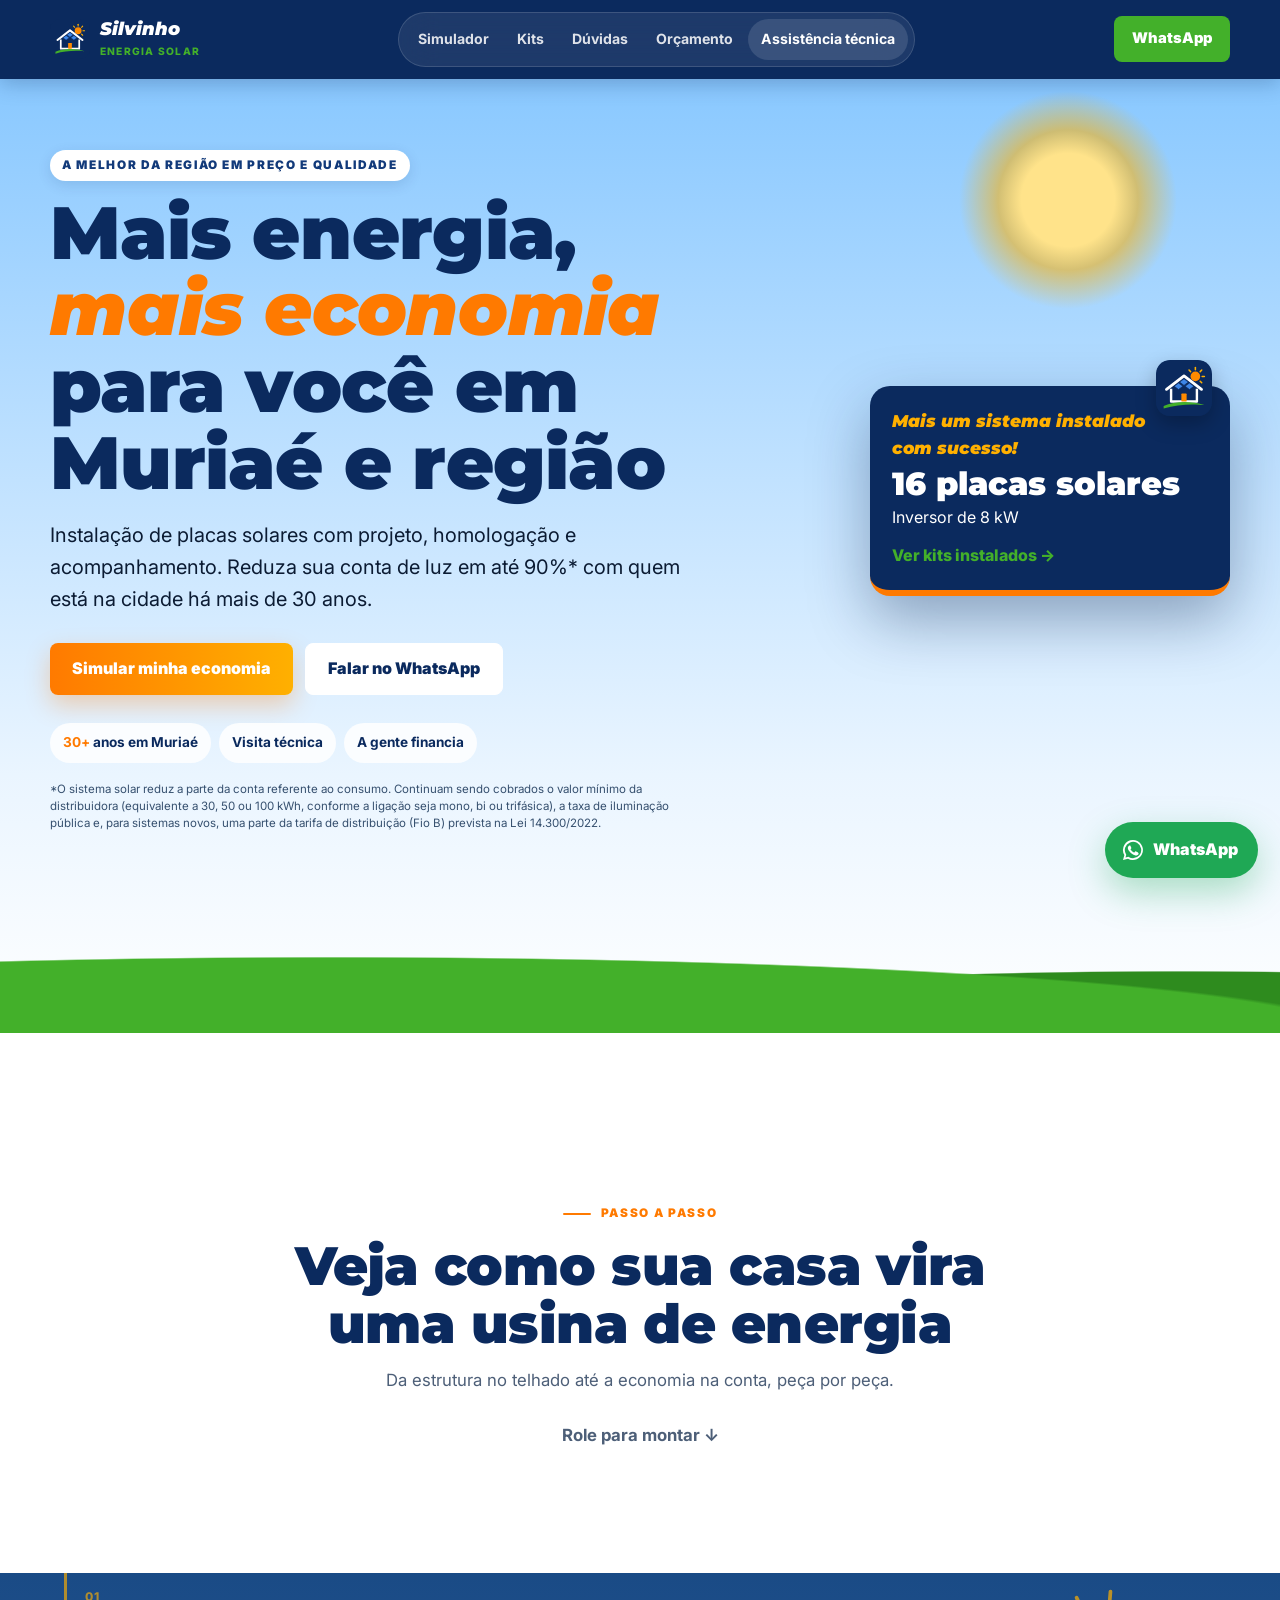
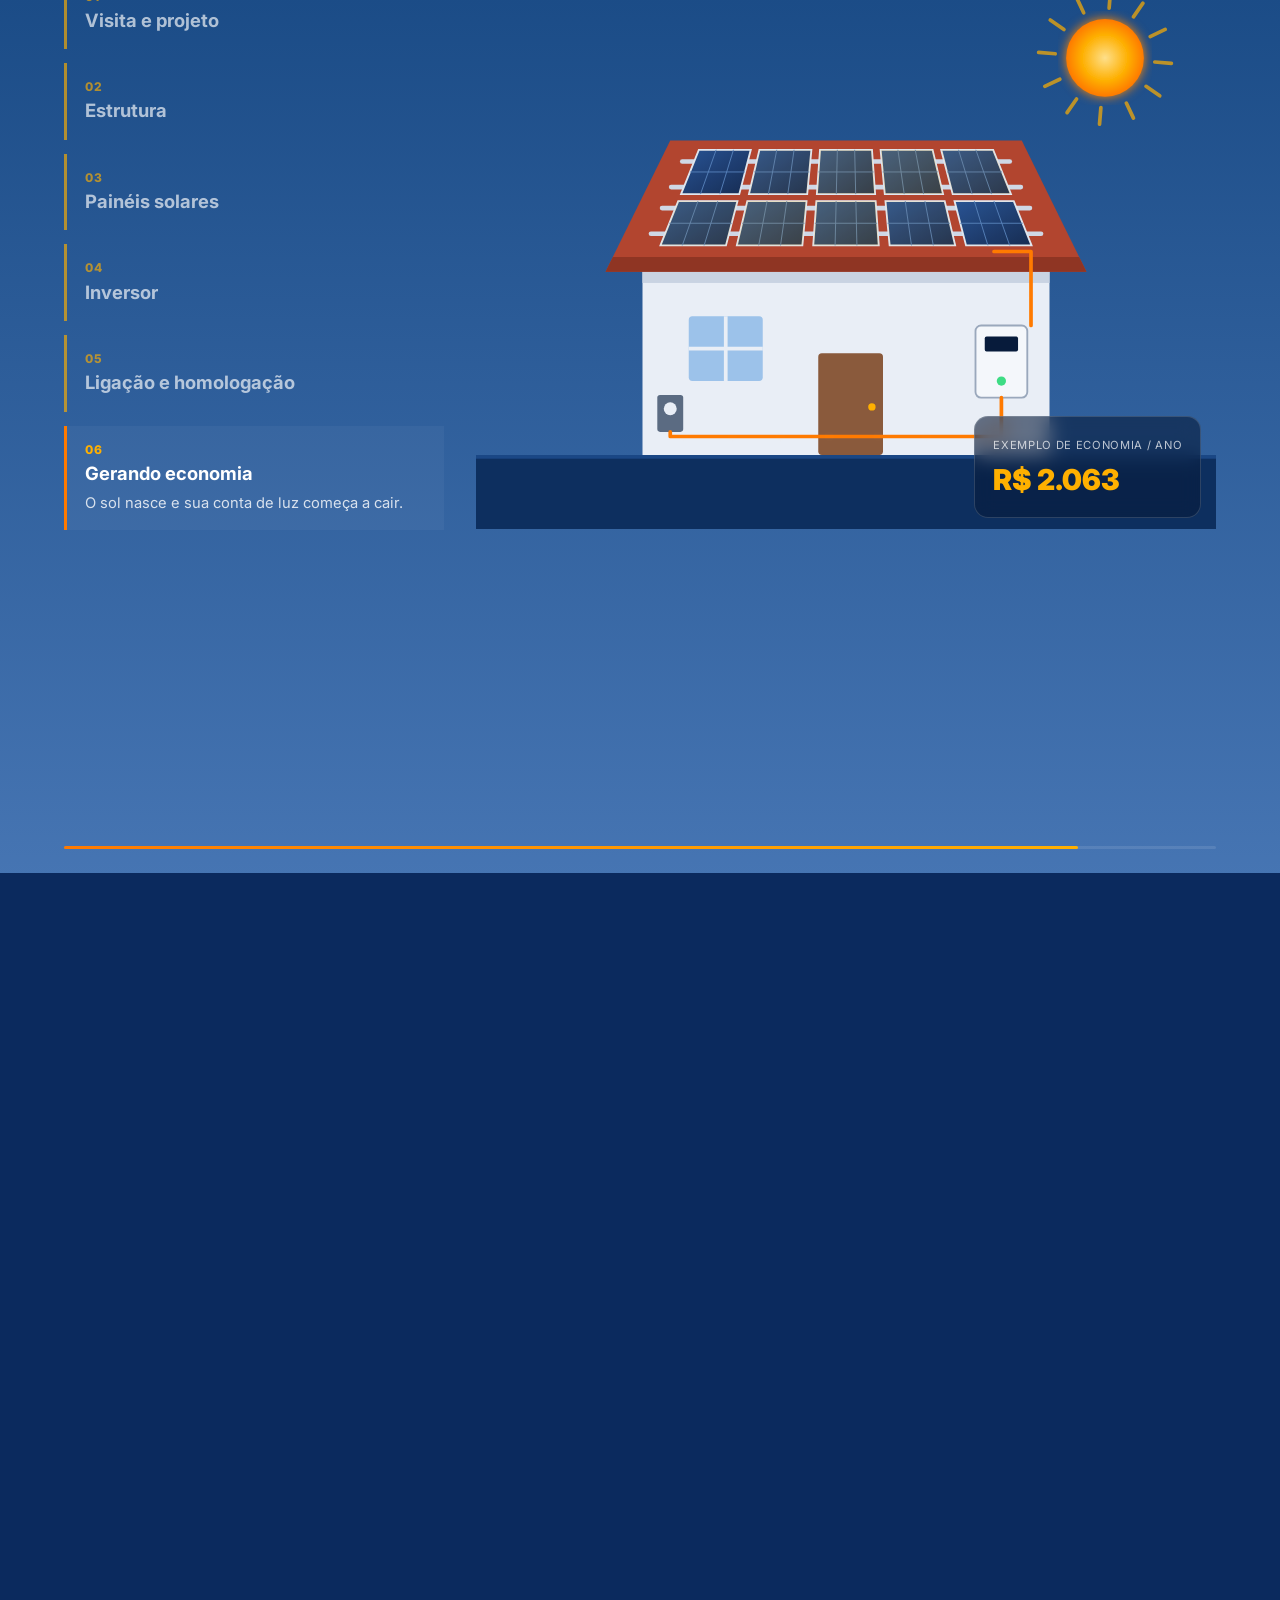
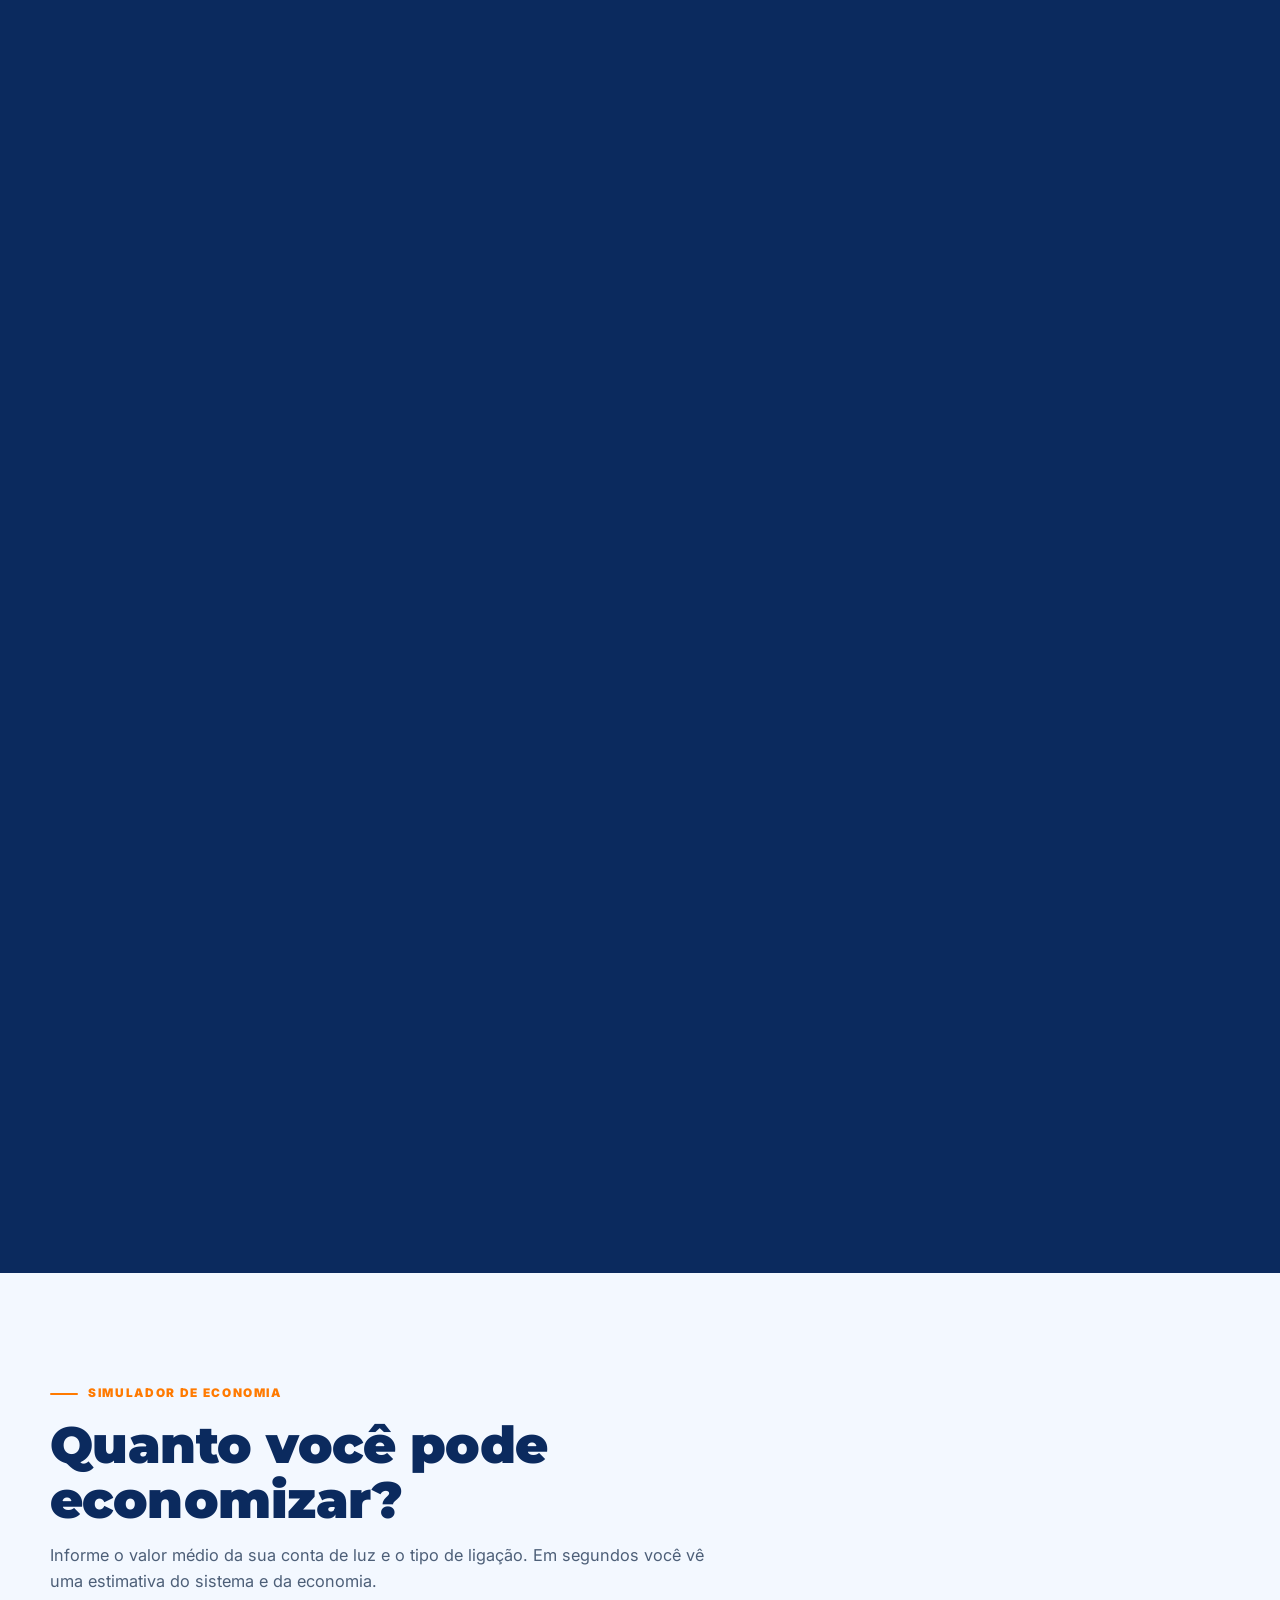
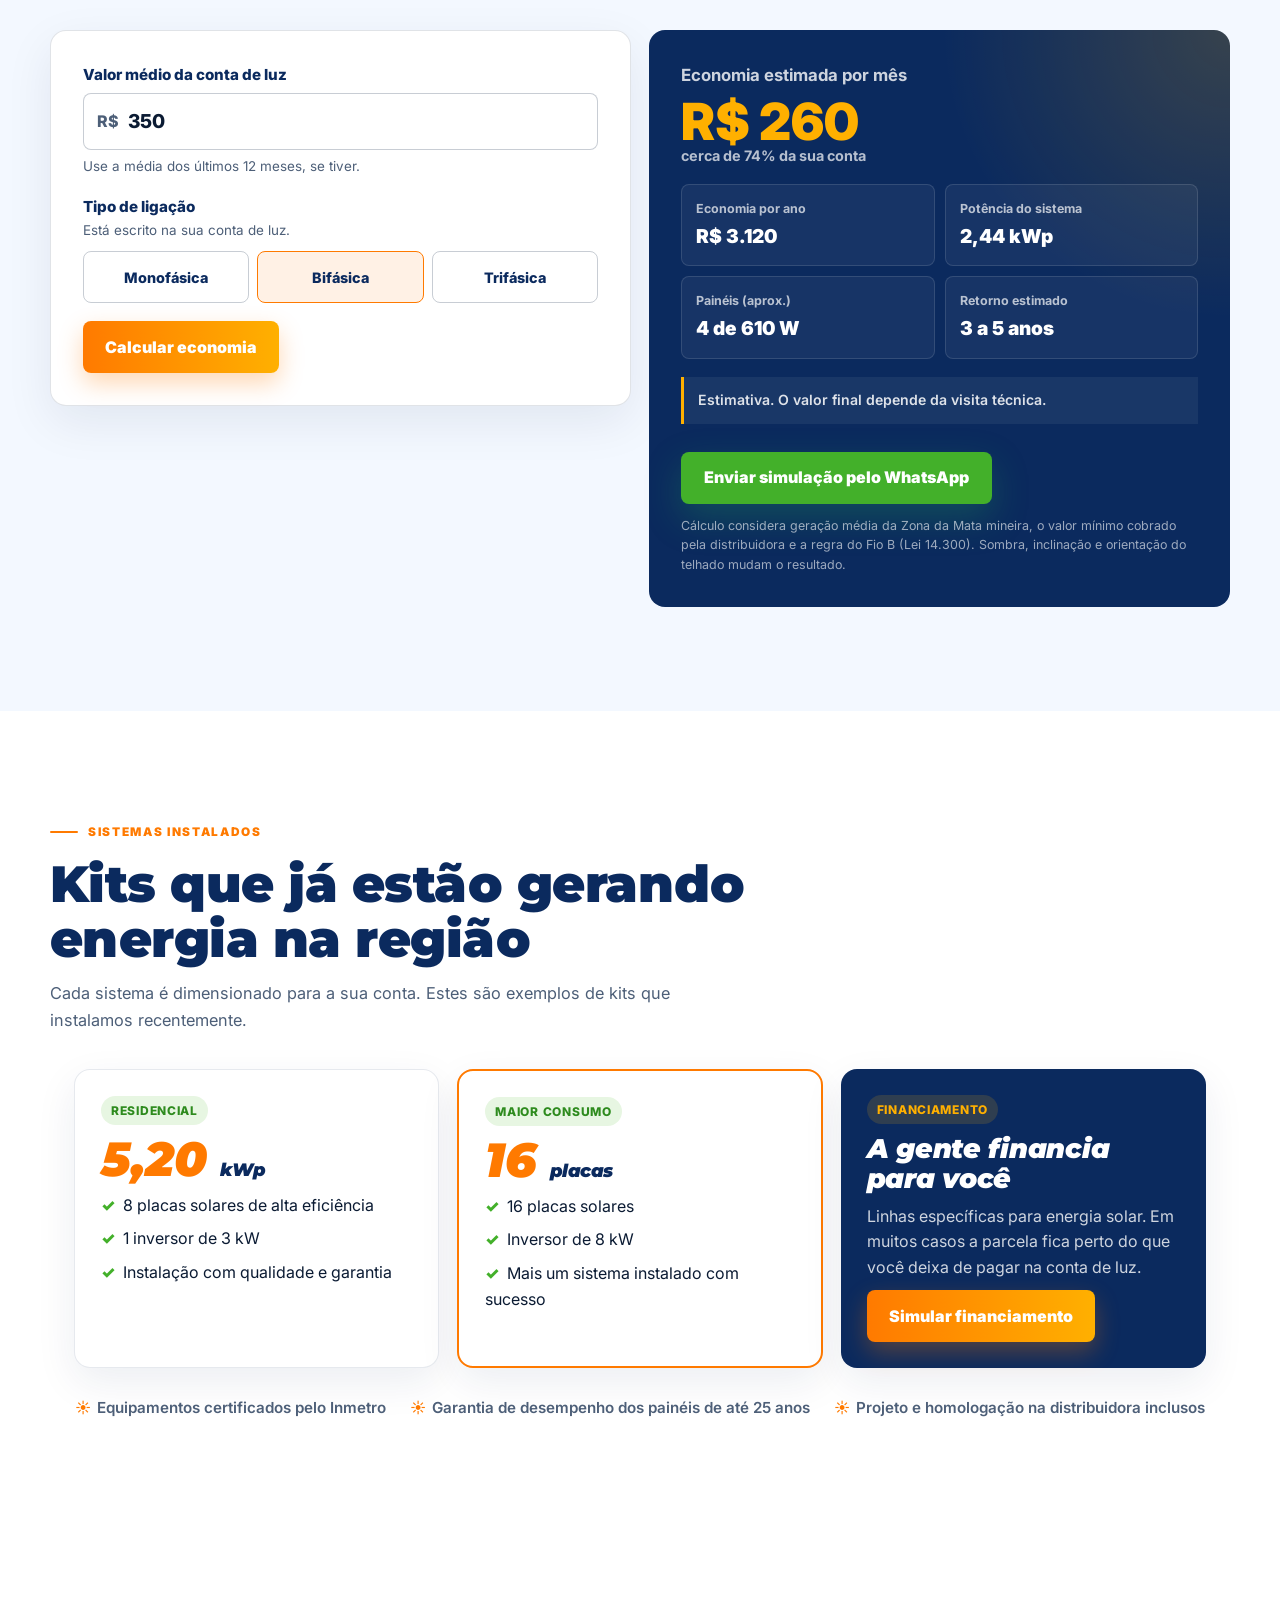
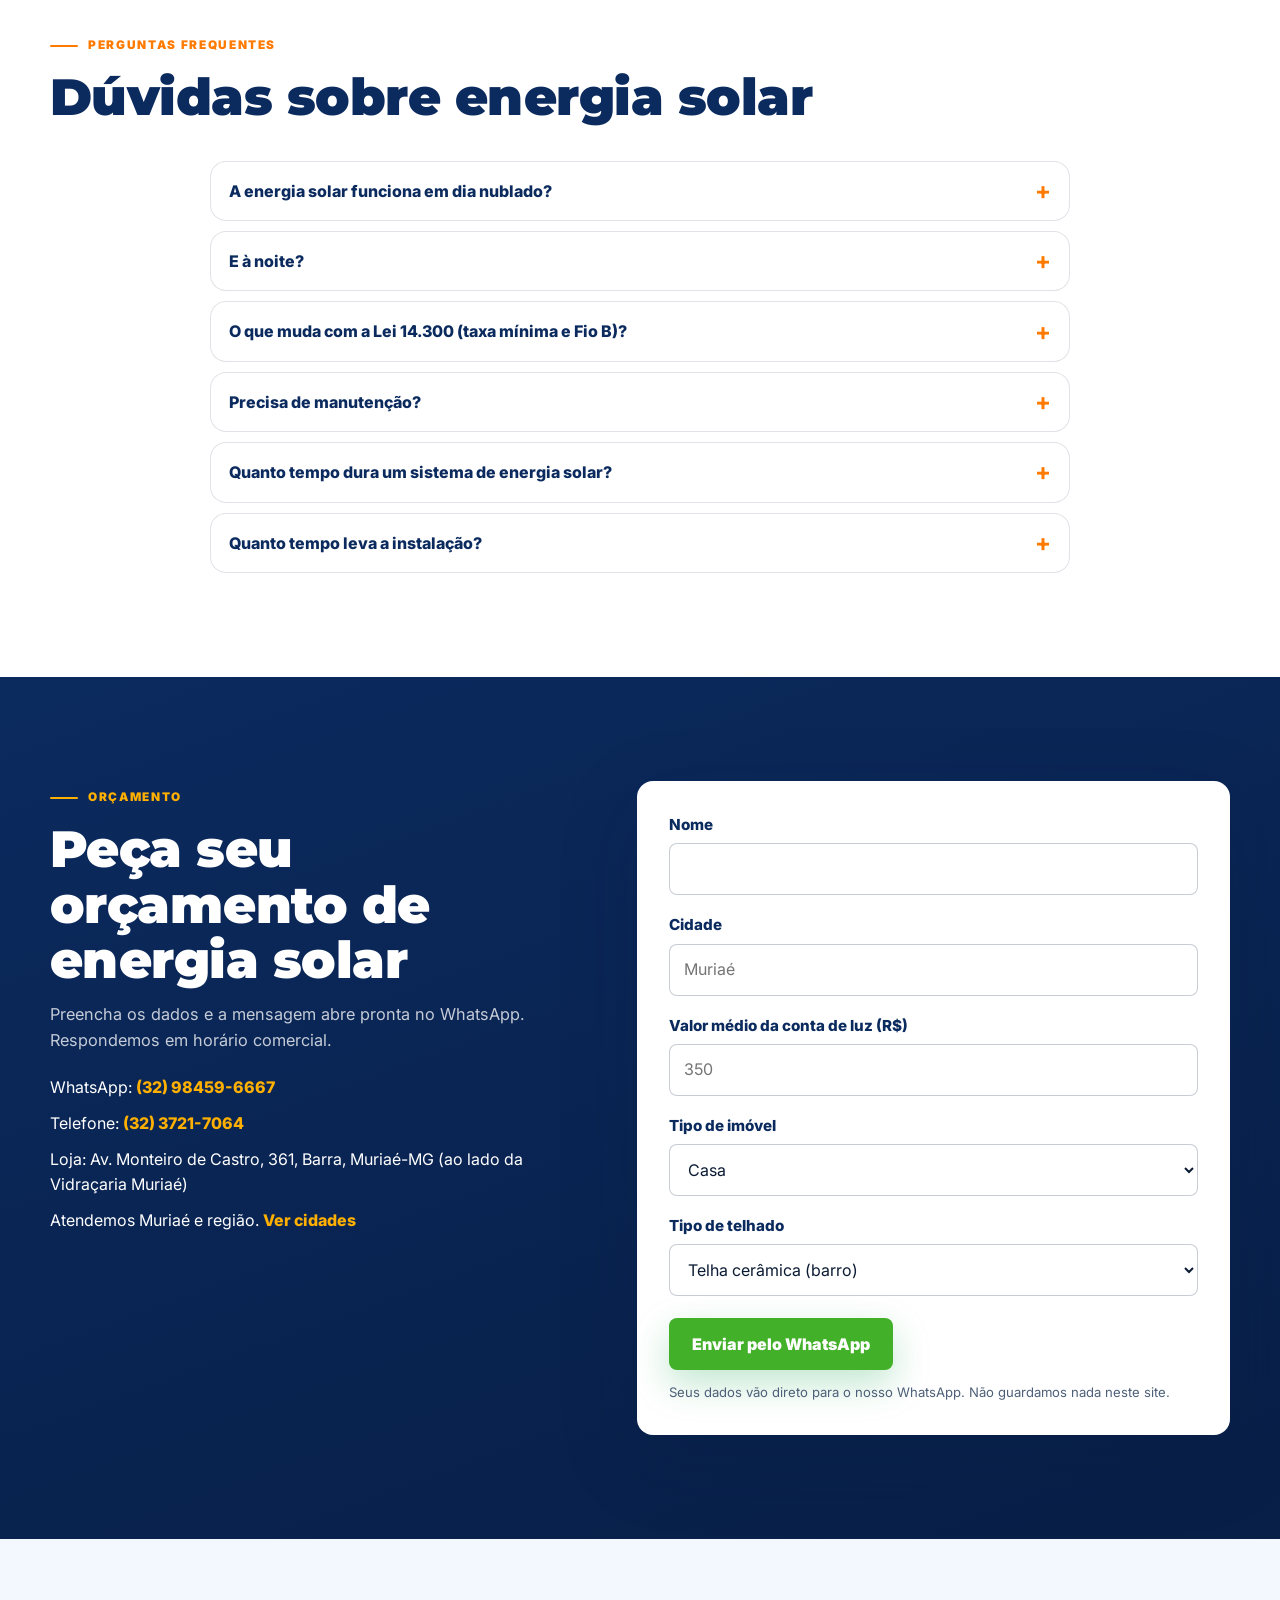
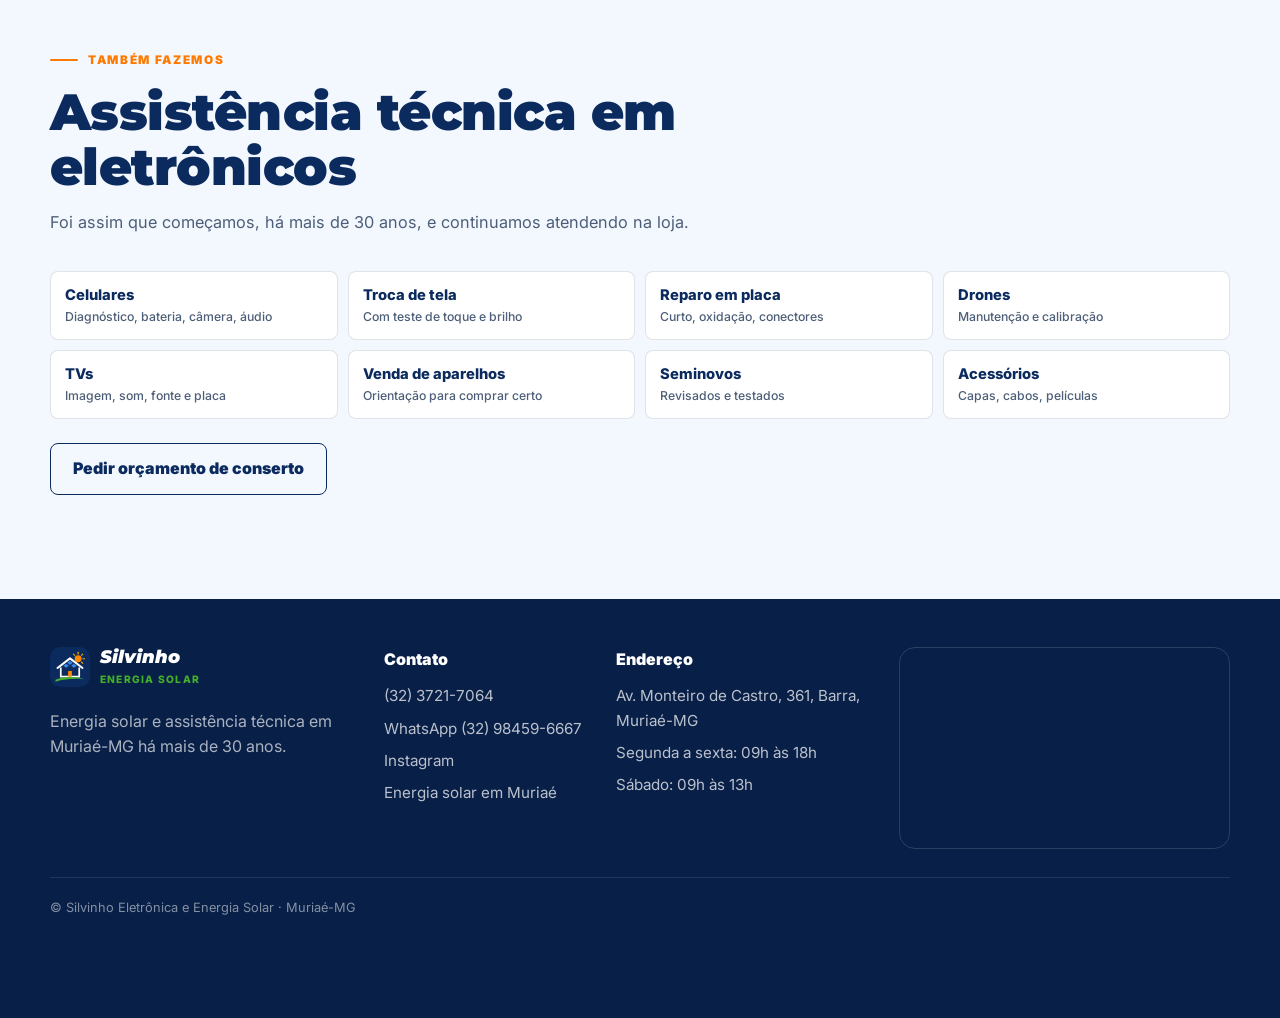
==== commit 8ebf20d1: "Novo visual, kits reais e contatos atualizados - Página inicial mais enxuta: sai obras, equipamentos" ====
--- a/index.html
+++ b/index.html
@@ -7,10 +7,10 @@
     <meta name="viewport" content="width=device-width, initial-scale=1.0">
 
     <title>Energia Solar em Muriaé-MG | Silvinho Eletrônica e Energia Solar</title>
-    <meta name="description" content="Instalação de placas solares em Muriaé e região, com quem está na cidade há mais de 30 anos. Simule sua economia, veja como funciona e peça seu orçamento pelo WhatsApp.">
+    <meta name="description" content="Instalação de placas solares em Muriaé-MG e região. Kits com financiamento, simulador de economia e orçamento grátis pelo WhatsApp (32) 98459-6667.">
     <meta name="author" content="Silvinho Eletrônica e Energia Solar">
     <meta name="robots" content="index, follow">
-    <meta name="theme-color" content="#071B3B">
+    <meta name="theme-color" content="#0B2A5E">
     <link rel="canonical" href="https://silvinhoeletronica.com.br/">
 
     <meta property="og:locale" content="pt_BR">
@@ -19,16 +19,20 @@
     <meta property="og:title" content="Energia solar em Muriaé-MG | Silvinho Eletrônica e Energia Solar">
     <meta property="og:description" content="Instalação de placas solares em Muriaé e região. Simule sua economia e peça seu orçamento.">
     <meta property="og:url" content="https://silvinhoeletronica.com.br/">
-    <!-- TROCAR: quando houver foto real de uma instalação, usar ela aqui (1200x630) -->
-    <meta property="og:image" content="https://silvinhoeletronica.com.br/imagem/silvinho-hero.png">
+    <meta property="og:image" content="https://silvinhoeletronica.com.br/imagem/og-silvinho.png">
     <meta property="og:image:alt" content="Silvinho Eletrônica e Energia Solar, em Muriaé-MG">
     <meta name="twitter:card" content="summary_large_image">
 
     <link rel="preconnect" href="https://fonts.googleapis.com">
     <link rel="preconnect" href="https://fonts.gstatic.com" crossorigin>
-    <link href="https://fonts.googleapis.com/css2?family=Inter:wght@400;500;600;700;800;900&display=swap" rel="stylesheet">
+    <link href="https://fonts.googleapis.com/css2?family=Inter:wght@400;500;600;700;800&family=Montserrat:ital,wght@0,800;0,900;1,800;1,900&display=swap" rel="stylesheet">
     <link rel="stylesheet" href="style.css">
     <link rel="stylesheet" href="montagem.css">
+    <link rel="stylesheet" href="tema.css">
+    <link rel="icon" href="imagem/icone.svg" type="image/svg+xml">
+    <link rel="icon" href="favicon.ico" sizes="32x32">
+    <link rel="apple-touch-icon" href="imagem/apple-touch-icon.png">
+    <link rel="manifest" href="site.webmanifest">
 
     <script>document.documentElement.classList.remove("no-js");</script>
 
@@ -40,11 +44,13 @@
         "name": "Silvinho Eletrônica e Energia Solar",
         "description": "Venda e instalação de sistemas de energia solar fotovoltaica e assistência técnica em eletrônicos em Muriaé-MG.",
         "url": "https://silvinhoeletronica.com.br/",
-        "image": "https://silvinhoeletronica.com.br/imagem/silvinho-hero.png",
-        "telephone": "+55-32-3721-7064",
+        "image": "https://silvinhoeletronica.com.br/imagem/og-silvinho.png",
+        "telephone": ["+55-32-98459-6667", "+55-32-3721-7064"],
+        "slogan": "A melhor da região em preço e qualidade",
+        "logo": "https://silvinhoeletronica.com.br/imagem/icone-512.png",
         "address": {
             "@type": "PostalAddress",
-            "streetAddress": "Rua Benedito Valadares, 88",
+            "streetAddress": "Avenida Monteiro de Castro, 361 - Barra",
             "addressLocality": "Muriaé",
             "addressRegion": "MG",
             "addressCountry": "BR"
@@ -67,7 +73,7 @@
             { "@type": "City", "name": "Muriaé" },
             { "@type": "AdministrativeArea", "name": "Zona da Mata de Minas Gerais" }
         ],
-        "sameAs": ["https://www.instagram.com/silvinhoeletronica/"],
+        "sameAs": ["https://www.instagram.com/silvinhoeletronica.peres/"],
         "knowsAbout": ["Energia solar fotovoltaica", "Instalação de placas solares", "Assistência técnica em celulares", "Reparo de TVs", "Manutenção de drones"]
     }
     </script>
@@ -117,9 +123,9 @@
     <header class="site-header">
         <nav class="navbar" aria-label="Navegação principal">
             <a class="brand" href="#inicio" aria-label="Silvinho Eletrônica e Energia Solar, início">
-                <span class="brand-mark" aria-hidden="true">SE</span>
+                <img class="brand-icon" src="imagem/icone.svg" width="40" height="40" alt="">
                 <span>
-                    <strong>Silvinho Eletrônica</strong>
+                    <strong>Silvinho</strong>
                     <small>Energia Solar</small>
                 </span>
             </a>
@@ -131,44 +137,46 @@
 
             <ul class="nav-links" id="menu">
                 <li><a href="#simulador">Simulador</a></li>
-                <li><a href="#como-funciona">Como funciona</a></li>
-                <li><a href="#obras">Obras</a></li>
+                <li><a href="#kits">Kits</a></li>
                 <li><a href="#duvidas">Dúvidas</a></li>
                 <li><a href="#orcamento">Orçamento</a></li>
                 <li><a href="#assistencia">Assistência técnica</a></li>
-                <li class="nav-cta-mobile"><a href="https://wa.me/553237217064?text=Ol%C3%A1%2C%20quero%20saber%20mais%20sobre%20energia%20solar." target="_blank" rel="noopener">Falar no WhatsApp</a></li>
+                <li class="nav-cta-mobile"><a href="https://wa.me/5532984596667?text=Ol%C3%A1%2C%20quero%20saber%20mais%20sobre%20energia%20solar." target="_blank" rel="noopener">Falar no WhatsApp</a></li>
             </ul>
 
-            <a class="nav-cta" href="https://wa.me/553237217064?text=Ol%C3%A1%2C%20quero%20saber%20mais%20sobre%20energia%20solar." target="_blank" rel="noopener">WhatsApp</a>
+            <a class="nav-cta" href="https://wa.me/5532984596667?text=Ol%C3%A1%2C%20quero%20saber%20mais%20sobre%20energia%20solar." target="_blank" rel="noopener">WhatsApp</a>
         </nav>
     </header>
 
     <main id="conteudo">
         <!-- 1. HERO -->
         <section class="hero" id="inicio">
-            <div class="hero-backdrop" aria-hidden="true">
-                <!-- TROCAR: foto real de uma instalação solar feita pela empresa (ideal: telhado com painéis, horizontal, até 300 KB) -->
-                <img src="imagem/silvinho-hero.png" alt="" fetchpriority="high">
-            </div>
-
             <div class="hero-inner">
-                <span class="eyebrow">Muriaé-MG e região</span>
-                <h1>Energia solar em Muriaé e região, com quem está na cidade há <em>mais de 30 anos</em></h1>
-                <p class="hero-lead">Projeto, instalação e acompanhamento do seu sistema de energia solar. Reduza sua conta de luz em até 90%* e fale com uma empresa que você encontra aqui na cidade.</p>
+                <span class="eyebrow">A melhor da região em preço e qualidade</span>
+                <h1>Mais energia, <em>mais economia</em> para você em Muriaé e região</h1>
+                <p class="hero-lead">Instalação de placas solares com projeto, homologação e acompanhamento. Reduza sua conta de luz em até 90%* com quem está na cidade há mais de 30 anos.</p>
 
                 <div class="btn-group">
                     <a class="btn btn-primary" href="#simulador">Simular minha economia</a>
-                    <a class="btn btn-secondary" href="https://wa.me/553237217064?text=Ol%C3%A1%2C%20quero%20um%20or%C3%A7amento%20de%20energia%20solar." target="_blank" rel="noopener">Falar no WhatsApp</a>
+                    <a class="btn btn-secondary" href="https://wa.me/5532984596667?text=Ol%C3%A1%2C%20quero%20um%20or%C3%A7amento%20de%20energia%20solar." target="_blank" rel="noopener">Falar no WhatsApp</a>
                 </div>
 
                 <ul class="hero-badges" aria-label="Destaques">
                     <li><strong>30+</strong> anos em Muriaé</li>
                     <li>Visita técnica</li>
-                    <li>Homologação na distribuidora</li>
+                    <li>A gente financia</li>
                 </ul>
 
                 <p class="footnote" id="nota-90">*O sistema solar reduz a parte da conta referente ao consumo. Continuam sendo cobrados o valor mínimo da distribuidora (equivalente a 30, 50 ou 100 kWh, conforme a ligação seja mono, bi ou trifásica), a taxa de iluminação pública e, para sistemas novos, uma parte da tarifa de distribuição (Fio B) prevista na Lei 14.300/2022.</p>
             </div>
+
+            <aside class="hero-card" aria-label="Instalação recente">
+                <img src="imagem/icone.svg" width="64" height="64" alt="">
+                <span class="hero-card-tag">Mais um sistema instalado com sucesso!</span>
+                <strong>16 placas solares</strong>
+                <span>Inversor de 8 kW</span>
+                <a href="#kits">Ver kits instalados →</a>
+            </aside>
         </section>
 
         <!-- 2. ANIMAÇÃO DE MONTAGEM -->
@@ -291,145 +299,54 @@
                     <p class="sim-warning">Estimativa. O valor final depende da visita técnica.</p>
 
                     <div class="btn-group">
-                        <a class="btn btn-whatsapp" id="sim-whatsapp" href="https://wa.me/553237217064" target="_blank" rel="noopener">Enviar simulação pelo WhatsApp</a>
+                        <a class="btn btn-whatsapp" id="sim-whatsapp" href="https://wa.me/5532984596667" target="_blank" rel="noopener">Enviar simulação pelo WhatsApp</a>
                     </div>
                     <p class="sim-notes">Cálculo considera geração média da Zona da Mata mineira, o valor mínimo cobrado pela distribuidora e a regra do Fio B (Lei 14.300). Sombra, inclinação e orientação do telhado mudam o resultado.</p>
                 </div>
             </div>
         </section>
 
-        <!-- 4. COMO FUNCIONA -->
-        <section class="section section--dark" id="como-funciona" aria-labelledby="como-titulo">
+        <!-- 4. KITS E FINANCIAMENTO -->
+        <section class="section" id="kits" aria-labelledby="kits-titulo">
             <div class="section-heading reveal">
-                <span class="eyebrow">Como funciona</span>
-                <h2 id="como-titulo">Do primeiro contato até a energia gerada</h2>
-                <p>Você acompanha cada etapa e sabe o que está acontecendo. A gente cuida da parte técnica e da burocracia.</p>
-            </div>
-
-            <ol class="process">
-                <li class="reveal"><h3>Visita técnica</h3><p>Avaliamos o telhado, o padrão de entrada e o seu histórico de consumo.</p></li>
-                <li class="reveal"><h3>Projeto</h3><p>Dimensionamos o sistema para o seu consumo e apresentamos o orçamento detalhado.</p></li>
-                <li class="reveal"><h3>Homologação</h3><p>Preparamos a documentação e pedimos a aprovação na distribuidora de energia.</p></li>
-                <li class="reveal"><h3>Instalação</h3><p>Montagem da estrutura, dos painéis e do inversor, com a parte elétrica completa.</p></li>
-                <li class="reveal"><h3>Monitoramento</h3><p>Você acompanha a geração pelo aplicativo e conta com a gente depois da instalação.</p></li>
-            </ol>
-        </section>
-
-        <!-- 5. OBRAS REALIZADAS -->
-        <section class="section" id="obras" aria-labelledby="obras-titulo">
-            <div class="section-heading reveal">
-                <span class="eyebrow">Obras realizadas</span>
-                <h2 id="obras-titulo">Instalações feitas pela nossa equipe</h2>
-                <!-- TROCAR: incluir a quantidade real de obras feitas, se quiser divulgar -->
-                <p>Algumas das instalações que fizemos em Muriaé e região.</p>
-            </div>
-
-            <ul class="gallery">
-                <li class="reveal"><figure>
-                    <!-- TROCAR: foto real -->
-                    <div class="placeholder" role="img" aria-label="Espaço reservado para foto de instalação">Foto da obra 1</div>
-                    <figcaption>TROCAR: cidade · tipo de imóvel · potência</figcaption>
-                </figure></li>
-                <li class="reveal"><figure>
-                    <!-- TROCAR: foto real -->
-                    <div class="placeholder" role="img" aria-label="Espaço reservado para foto de instalação">Foto da obra 2</div>
-                    <figcaption>TROCAR: cidade · tipo de imóvel · potência</figcaption>
-                </figure></li>
-                <li class="reveal"><figure>
-                    <!-- TROCAR: foto real -->
-                    <div class="placeholder" role="img" aria-label="Espaço reservado para foto de instalação">Foto da obra 3</div>
-                    <figcaption>TROCAR: cidade · tipo de imóvel · potência</figcaption>
-                </figure></li>
-                <li class="reveal"><figure>
-                    <!-- TROCAR: foto real -->
-                    <div class="placeholder" role="img" aria-label="Espaço reservado para foto de instalação">Foto da obra 4</div>
-                    <figcaption>TROCAR: cidade · tipo de imóvel · potência</figcaption>
-                </figure></li>
-                <li class="reveal"><figure>
-                    <!-- TROCAR: foto real -->
-                    <div class="placeholder" role="img" aria-label="Espaço reservado para foto de instalação">Foto da obra 5</div>
-                    <figcaption>TROCAR: cidade · tipo de imóvel · potência</figcaption>
-                </figure></li>
-                <li class="reveal"><figure>
-                    <!-- TROCAR: foto real -->
-                    <div class="placeholder" role="img" aria-label="Espaço reservado para foto de instalação">Foto da obra 6</div>
-                    <figcaption>TROCAR: cidade · tipo de imóvel · potência</figcaption>
-                </figure></li>
+                <span class="eyebrow">Sistemas instalados</span>
+                <h2 id="kits-titulo">Kits que já estão gerando energia na região</h2>
+                <p>Cada sistema é dimensionado para a sua conta. Estes são exemplos de kits que instalamos recentemente.</p>
+            </div>
+            <div class="kits">
+                <article class="kit reveal">
+                    <span class="kit-tag">Residencial</span>
+                    <strong class="kit-power">5,20 <small>kWp</small></strong>
+                    <ul>
+                        <li>8 placas solares de alta eficiência</li>
+                        <li>1 inversor de 3 kW</li>
+                        <li>Instalação com qualidade e garantia</li>
+                    </ul>
+                </article>
+                <article class="kit kit--destaque reveal">
+                    <span class="kit-tag">Maior consumo</span>
+                    <strong class="kit-power">16 <small>placas</small></strong>
+                    <ul>
+                        <li>16 placas solares</li>
+                        <li>Inversor de 8 kW</li>
+                        <li>Mais um sistema instalado com sucesso</li>
+                    </ul>
+                </article>
+                <aside class="kit kit--finance reveal">
+                    <span class="kit-tag">Financiamento</span>
+                    <strong class="kit-title">A gente financia para você</strong>
+                    <p>Linhas específicas para energia solar. Em muitos casos a parcela fica perto do que você deixa de pagar na conta de luz.</p>
+                    <a class="btn btn-primary" href="https://wa.me/5532984596667?text=Ol%C3%A1%2C%20quero%20saber%20sobre%20financiamento%20de%20energia%20solar." target="_blank" rel="noopener">Simular financiamento</a>
+                </aside>
+            </div>
+            <ul class="trust reveal">
+                <li>Equipamentos certificados pelo Inmetro</li>
+                <li>Garantia de desempenho dos painéis de até 25 anos</li>
+                <li>Projeto e homologação na distribuidora inclusos</li>
             </ul>
         </section>
 
-        <!-- 6. EQUIPAMENTOS E GARANTIAS -->
-        <section class="section section--soft equip" id="equipamentos" aria-labelledby="equip-titulo">
-            <div class="section-heading reveal">
-                <span class="eyebrow">Equipamentos e garantias</span>
-                <h2 id="equip-titulo">Equipamentos certificados, garantia por escrito</h2>
-                <p>Trabalhamos com equipamentos certificados pelo Inmetro. As garantias de cada item aparecem no orçamento.</p>
-            </div>
-
-            <div class="grid grid--3">
-                <article class="card reveal">
-                    <h3>Painéis solares</h3>
-                    <p>Módulos fotovoltaicos de alta eficiência, que transformam a luz do sol em energia elétrica.</p>
-                    <strong>Garantia de desempenho de até 25 anos</strong>
-                    <!-- TROCAR: marcas de painéis -->
-                    <div class="placeholder">Marcas de painéis</div>
-                </article>
-                <article class="card reveal">
-                    <h3>Inversor</h3>
-                    <p>Converte a energia dos painéis para uso na sua casa e permite acompanhar a geração pelo celular.</p>
-                    <!-- TROCAR: confirmar garantia padrão dos inversores usados -->
-                    <strong>Garantia do fabricante</strong>
-                    <!-- TROCAR: marcas de inversores -->
-                    <div class="placeholder">Marcas de inversores</div>
-                </article>
-                <article class="card reveal">
-                    <h3>Estrutura de fixação</h3>
-                    <p>Trilhos e suportes em alumínio, adequados ao seu tipo de telhado, com vedação contra infiltração.</p>
-                    <!-- TROCAR: confirmar garantia da estrutura e da instalação -->
-                    <strong>Garantia do fabricante</strong>
-                    <!-- TROCAR: marcas de estrutura -->
-                    <div class="placeholder">Marcas de estrutura</div>
-                </article>
-            </div>
-        </section>
-
-        <!-- 7. FINANCIAMENTO -->
-        <section class="section" id="financiamento" aria-labelledby="fin-titulo">
-            <div class="finance">
-                <div class="finance-copy reveal">
-                    <span class="eyebrow">Financiamento</span>
-                    <h2 id="fin-titulo">Dá para financiar o seu sistema</h2>
-                    <p>Existem linhas de financiamento específicas para energia solar. Em muitos casos a parcela fica próxima do valor que você deixa de pagar na conta de luz. A gente ajuda você a comparar as opções.</p>
-                    <a class="btn btn-outline" href="https://wa.me/553237217064?text=Ol%C3%A1%2C%20quero%20saber%20sobre%20financiamento%20de%20energia%20solar." target="_blank" rel="noopener">Perguntar sobre financiamento</a>
-                </div>
-                <div class="finance-partners reveal" aria-label="Bancos e parceiros">
-                    <!-- TROCAR: logos ou nomes dos bancos e parceiros de financiamento -->
-                    <div class="placeholder">Banco / parceiro 1</div>
-                    <div class="placeholder">Banco / parceiro 2</div>
-                    <div class="placeholder">Banco / parceiro 3</div>
-                    <div class="placeholder">Banco / parceiro 4</div>
-                </div>
-            </div>
-        </section>
-
-        <!-- 8. DEPOIMENTOS -->
-        <section class="section section--soft" id="depoimentos" aria-labelledby="dep-titulo">
-            <div class="section-heading reveal">
-                <span class="eyebrow">Depoimentos</span>
-                <h2 id="dep-titulo">Quem já gera a própria energia</h2>
-            </div>
-
-            <div class="grid grid--3">
-                <!-- TROCAR: depoimento real de cliente de energia solar (texto, nome ou iniciais, cidade, com autorização) -->
-                <article class="card testimonial reveal"><div class="placeholder">Depoimento de cliente 1</div></article>
-                <!-- TROCAR: depoimento real de cliente de energia solar -->
-                <article class="card testimonial reveal"><div class="placeholder">Depoimento de cliente 2</div></article>
-                <!-- TROCAR: depoimento real de cliente de energia solar -->
-                <article class="card testimonial reveal"><div class="placeholder">Depoimento de cliente 3</div></article>
-            </div>
-        </section>
-
-        <!-- 9. FAQ -->
+        <!-- 5. FAQ -->
         <section class="section" id="duvidas" aria-labelledby="faq-titulo">
             <div class="section-heading reveal">
                 <span class="eyebrow">Perguntas frequentes</span>
@@ -465,13 +382,12 @@
                 </details>
                 <details class="reveal">
                     <summary>Quanto tempo leva a instalação?</summary>
-                    <!-- TROCAR: se quiser, informar o prazo médio real (montagem e processo completo) -->
                     <div class="faq-body"><p>A montagem em uma casa costuma levar de um a poucos dias. O processo completo, com projeto, aprovação da distribuidora e vistoria, leva mais tempo, porque depende dos prazos da distribuidora. Informamos o prazo estimado no orçamento.</p></div>
                 </details>
             </div>
         </section>
 
-        <!-- 10. FORMULÁRIO DE ORÇAMENTO -->
+        <!-- 6. FORMULÁRIO DE ORÇAMENTO -->
         <section class="section section--dark" id="orcamento" aria-labelledby="orc-titulo">
             <div class="quote">
                 <div class="reveal">
@@ -481,8 +397,9 @@
                         <p>Preencha os dados e a mensagem abre pronta no WhatsApp. Respondemos em horário comercial.</p>
                     </div>
                     <ul class="quote-contact">
+                        <li>WhatsApp: <a href="https://wa.me/5532984596667" target="_blank" rel="noopener">(32) 98459-6667</a></li>
                         <li>Telefone: <a href="tel:+553237217064">(32) 3721-7064</a></li>
-                        <li>Loja: Rua Benedito Valadares, 88, Muriaé-MG</li>
+                        <li>Loja: Av. Monteiro de Castro, 361, Barra, Muriaé-MG (ao lado da Vidraçaria Muriaé)</li>
                         <li>Atendemos Muriaé e região. <a href="energia-solar-muriae.html#cidades">Ver cidades</a></li>
                     </ul>
                 </div>
@@ -526,7 +443,7 @@
             </div>
         </section>
 
-        <!-- 11. ASSISTÊNCIA TÉCNICA -->
+        <!-- 7. ASSISTÊNCIA TÉCNICA -->
         <section class="section section--soft" id="assistencia" aria-labelledby="ass-titulo">
             <div class="section-heading reveal">
                 <span class="eyebrow">Também fazemos</span>
@@ -546,19 +463,19 @@
             </ul>
 
             <div class="services-cta reveal">
-                <a class="btn btn-outline" href="https://wa.me/553237217064?text=Ol%C3%A1%2C%20preciso%20de%20assist%C3%AAncia%20t%C3%A9cnica." target="_blank" rel="noopener">Pedir orçamento de conserto</a>
+                <a class="btn btn-outline" href="https://wa.me/5532984596667?text=Ol%C3%A1%2C%20preciso%20de%20assist%C3%AAncia%20t%C3%A9cnica." target="_blank" rel="noopener">Pedir orçamento de conserto</a>
             </div>
         </section>
     </main>
 
-    <!-- 12. RODAPÉ -->
+    <!-- 8. RODAPÉ -->
     <footer class="site-footer">
         <div class="footer-inner">
             <div class="footer-brand">
                 <a class="brand" href="#inicio" aria-label="Voltar ao início">
-                    <span class="brand-mark" aria-hidden="true">SE</span>
+                    <img class="brand-icon" src="imagem/icone.svg" width="40" height="40" alt="">
                     <span>
-                        <strong>Silvinho Eletrônica</strong>
+                        <strong>Silvinho</strong>
                         <small>Energia Solar</small>
                     </span>
                 </a>
@@ -568,26 +485,26 @@
             <div class="footer-column">
                 <strong>Contato</strong>
                 <a href="tel:+553237217064">(32) 3721-7064</a>
-                <a href="https://wa.me/553237217064" target="_blank" rel="noopener">WhatsApp</a>
-                <a href="https://www.instagram.com/silvinhoeletronica/" target="_blank" rel="noopener">Instagram</a>
+                <a href="https://wa.me/5532984596667" target="_blank" rel="noopener">WhatsApp (32) 98459-6667</a>
+                <a href="https://www.instagram.com/silvinhoeletronica.peres/" target="_blank" rel="noopener">Instagram</a>
                 <a href="energia-solar-muriae.html">Energia solar em Muriaé</a>
             </div>
 
             <div class="footer-column">
                 <strong>Endereço</strong>
-                <a href="https://www.google.com/maps/search/?api=1&amp;query=Rua%20Benedito%20Valadares%2088%20Muria%C3%A9%20MG" target="_blank" rel="noopener">Rua Benedito Valadares, 88, Muriaé-MG</a>
+                <a href="https://www.google.com/maps/search/?api=1&amp;query=Avenida%20Monteiro%20de%20Castro%20361%20Barra%20Muria%C3%A9%20MG" target="_blank" rel="noopener">Av. Monteiro de Castro, 361, Barra, Muriaé-MG</a>
                 <span>Segunda a sexta: 09h às 18h</span>
                 <span>Sábado: 09h às 13h</span>
             </div>
 
             <div class="footer-map">
-                <iframe title="Mapa: Silvinho Eletrônica e Energia Solar" loading="lazy" referrerpolicy="no-referrer-when-downgrade" src="https://www.google.com/maps?q=Rua%20Benedito%20Valadares%2088%20Muria%C3%A9%20MG&amp;output=embed"></iframe>
+                <iframe title="Mapa: Silvinho Eletrônica e Energia Solar" loading="lazy" referrerpolicy="no-referrer-when-downgrade" src="https://www.google.com/maps?q=Avenida%20Monteiro%20de%20Castro%20361%20Barra%20Muria%C3%A9%20MG&amp;output=embed"></iframe>
             </div>
         </div>
         <p class="footer-bottom">© Silvinho Eletrônica e Energia Solar · Muriaé-MG</p>
     </footer>
 
-    <a class="whatsapp-float" href="https://wa.me/553237217064?text=Ol%C3%A1%2C%20quero%20saber%20mais%20sobre%20energia%20solar." target="_blank" rel="noopener" aria-label="Falar pelo WhatsApp">
+    <a class="whatsapp-float" href="https://wa.me/5532984596667?text=Ol%C3%A1%2C%20quero%20saber%20mais%20sobre%20energia%20solar." target="_blank" rel="noopener" aria-label="Falar pelo WhatsApp">
         <svg viewBox="0 0 24 24" fill="currentColor" aria-hidden="true"><path d="M12 2a10 10 0 0 0-8.6 15.1L2 22l5-1.3A10 10 0 1 0 12 2Zm0 18.2a8.2 8.2 0 0 1-4.2-1.2l-.3-.2-3 .8.8-2.9-.2-.3A8.2 8.2 0 1 1 12 20.2Zm4.5-6.1c-.2-.1-1.5-.7-1.7-.8-.2-.1-.4-.1-.6.1l-.8 1c-.1.2-.3.2-.5.1a6.7 6.7 0 0 1-3.3-2.9c-.3-.4.3-.4.7-1.4.1-.2 0-.3 0-.4l-.8-1.8c-.2-.5-.4-.4-.6-.4h-.5a1 1 0 0 0-.7.3 3 3 0 0 0-.9 2.2 5.2 5.2 0 0 0 1.1 2.7 11.8 11.8 0 0 0 4.5 4c1.7.7 2.4.8 3.2.6.5 0 1.5-.6 1.8-1.2.2-.6.2-1.1.1-1.2l-.5-.3Z"/></svg>
         <span class="wa-label">WhatsApp</span>
     </a>
--- a/style.css
+++ b/style.css
@@ -146,19 +146,6 @@
     min-width: 0;
 }
 
-.brand-mark {
-    display: grid;
-    width: 42px;
-    height: 42px;
-    flex: 0 0 42px;
-    place-items: center;
-    border-radius: 8px;
-    background: linear-gradient(135deg, var(--orange), var(--orange-2));
-    color: var(--white);
-    font-weight: 900;
-    box-shadow: 0 12px 30px rgba(255, 122, 0, 0.3);
-}
-
 .brand strong {
     display: block;
     color: var(--white);
@@ -337,19 +324,6 @@
     background: linear-gradient(180deg, rgba(7, 27, 59, 0.94) 0%, rgba(7, 27, 59, 0.82) 55%, var(--navy) 100%);
 }
 
-.hero-backdrop {
-    position: absolute;
-    inset: 0;
-    z-index: -2;
-    opacity: 0.45;
-}
-
-.hero-backdrop img {
-    width: 100%;
-    height: 100%;
-    object-fit: cover;
-}
-
 .hero-inner {
     width: min(100%, var(--max));
     margin: 0 auto;
@@ -476,54 +450,7 @@
     color: rgba(255, 255, 255, 0.76);
 }
 
-.card {
-    padding: 22px;
-    border: 1px solid var(--line);
-    border-radius: var(--radius);
-    background: var(--white);
-    box-shadow: var(--shadow-sm);
-}
-
-.card h3 {
-    color: var(--navy);
-    font-size: 1.12rem;
-    line-height: 1.3;
-}
-
-.card p {
-    margin-top: 8px;
-    color: var(--muted);
-}
-
-.grid {
-    display: grid;
-    gap: 14px;
-    width: min(100%, var(--max));
-    margin: 0 auto;
-}
-
 /* Espaço reservado (conteúdo real ainda a preencher) */
-.placeholder {
-    display: grid;
-    place-items: center;
-    min-height: 120px;
-    padding: 16px;
-    border: 2px dashed rgba(7, 27, 59, 0.24);
-    border-radius: var(--radius);
-    background:
-        repeating-linear-gradient(135deg, rgba(7, 27, 59, 0.03) 0 12px, transparent 12px 24px),
-        var(--soft);
-    color: var(--muted);
-    font-size: 0.88rem;
-    font-weight: 700;
-    text-align: center;
-}
-
-.section--dark .placeholder {
-    border-color: rgba(255, 255, 255, 0.24);
-    background: rgba(255, 255, 255, 0.04);
-    color: rgba(255, 255, 255, 0.7);
-}
 
 /* ---------- Simulador ---------- */
 .sim {
@@ -709,135 +636,6 @@
     margin-top: 12px;
     color: rgba(255, 255, 255, 0.6);
     font-size: 0.78rem;
-}
-
-/* ---------- Como funciona ---------- */
-.process {
-    display: grid;
-    gap: 12px;
-    width: min(100%, var(--max));
-    margin: 0 auto;
-    list-style: none;
-    counter-reset: etapa;
-}
-
-.process li {
-    position: relative;
-    padding: 20px 20px 20px 72px;
-    border: 1px solid rgba(255, 255, 255, 0.12);
-    border-radius: var(--radius);
-    background: var(--glass);
-    counter-increment: etapa;
-}
-
-.process li::before {
-    content: counter(etapa);
-    position: absolute;
-    left: 20px;
-    top: 20px;
-    display: grid;
-    width: 36px;
-    height: 36px;
-    place-items: center;
-    border-radius: 50%;
-    background: linear-gradient(135deg, var(--orange), var(--orange-2));
-    color: var(--navy);
-    font-weight: 900;
-}
-
-.process h3 {
-    font-size: 1.08rem;
-}
-
-.process p {
-    margin-top: 4px;
-    color: rgba(255, 255, 255, 0.74);
-    font-size: 0.95rem;
-}
-
-/* ---------- Galeria ---------- */
-.gallery {
-    display: grid;
-    grid-template-columns: 1fr 1fr;
-    gap: 10px;
-    width: min(100%, var(--max));
-    margin: 0 auto;
-    list-style: none;
-}
-
-.gallery figure {
-    margin: 0;
-}
-
-.gallery .placeholder {
-    aspect-ratio: 4 / 3;
-    min-height: 0;
-}
-
-.gallery figcaption {
-    margin-top: 6px;
-    color: var(--muted);
-    font-size: 0.82rem;
-}
-
-/* ---------- Equipamentos ---------- */
-.equip .card strong {
-    display: inline-block;
-    margin-top: 12px;
-    padding: 4px 10px;
-    border-radius: 999px;
-    background: rgba(255, 122, 0, 0.12);
-    color: #A84E00;
-    font-size: 0.82rem;
-}
-
-.equip .placeholder {
-    min-height: 64px;
-    margin-top: 14px;
-}
-
-/* ---------- Financiamento ---------- */
-.finance {
-    display: grid;
-    gap: 20px;
-    width: min(100%, var(--max));
-    margin: 0 auto;
-}
-
-.finance-copy h2 {
-    color: var(--navy);
-    font-size: clamp(1.6rem, 5.6vw, 2.6rem);
-    font-weight: 900;
-    line-height: 1.1;
-}
-
-.finance-copy p {
-    margin-top: 12px;
-    color: var(--muted);
-}
-
-.finance-copy .btn {
-    margin-top: 22px;
-}
-
-.finance-partners {
-    display: grid;
-    grid-template-columns: 1fr 1fr;
-    gap: 10px;
-}
-
-.finance-partners .placeholder {
-    min-height: 80px;
-}
-
-/* ---------- Depoimentos ---------- */
-.testimonial {
-    display: grid;
-    gap: 10px;
-}
-
-.testimonial .placeholder {
-    min-height: 140px;
 }
 
 /* ---------- FAQ ---------- */
@@ -1176,17 +974,8 @@
         flex-wrap: wrap;
     }
 
-    .gallery {
-        grid-template-columns: repeat(3, 1fr);
-    }
-
     .services-compact {
         grid-template-columns: repeat(3, 1fr);
-    }
-
-    .grid--3,
-    .grid--2 {
-        grid-template-columns: repeat(2, 1fr);
     }
 
     .footer-inner {
@@ -1210,10 +999,6 @@
             linear-gradient(0deg, var(--navy) 0%, transparent 30%);
     }
 
-    .hero-backdrop {
-        opacity: 0.7;
-    }
-
     .sim {
         grid-template-columns: 1fr 1fr;
         align-items: start;
@@ -1227,29 +1012,6 @@
     .sim-result {
         position: sticky;
         top: 96px;
-    }
-
-    .process {
-        grid-template-columns: repeat(5, 1fr);
-    }
-
-    .process li {
-        padding: 72px 18px 22px;
-    }
-
-    .process li::before {
-        top: 20px;
-        left: 18px;
-    }
-
-    .grid--3 {
-        grid-template-columns: repeat(3, 1fr);
-    }
-
-    .finance {
-        grid-template-columns: 1.1fr 1fr;
-        align-items: center;
-        gap: 48px;
     }
 
     .quote {
--- a/tema.css
+++ b/tema.css
@@ -0,0 +1,86 @@
+/* =========================================================
+   Tema "Silvinho Energia Solar" – inspirado na identidade do Instagram
+   (céu azul, morros verdes, laranja, títulos em Montserrat itálico)
+   Carregado depois de style.css e montagem.css: só sobrescreve.
+   ========================================================= */
+:root{
+  --navy:#0B2A5E; --navy-2:#123A7A; --navy-3:#081F47;
+  --orange:#FF7A00; --orange-2:#FFB000; --green:#43B02A; --green-2:#2E8B1E;
+  --sky:#E8F3FF; --soft:#F3F8FF; --ink:#0B1B33; --muted:#4D5F78;
+  --radius:16px;
+}
+h1,h2,.kit-power,.kit-title{font-family:Montserrat,Inter,system-ui,sans-serif;letter-spacing:-.01em}
+
+/* Cabeçalho sempre sólido e simples */
+.site-header{background:var(--navy);box-shadow:0 4px 20px rgba(8,31,71,.25)}
+.site-header.scrolled{background:var(--navy)}
+.brand-icon{width:40px;height:40px;border-radius:10px;flex:none}
+.brand strong{font-family:Montserrat,Inter,sans-serif;font-weight:900;font-style:italic;font-size:1.15rem}
+.brand small{color:var(--green)!important;font-weight:800}
+.nav-cta{background:var(--green)!important;color:#fff!important;border-color:transparent!important}
+
+/* Hero ensolarado */
+.hero{background:linear-gradient(180deg,#7EC3FF 0%,#BFE1FF 45%,#EAF5FF 75%,#fff 100%);color:var(--ink);padding-bottom:110px}
+.hero::before{content:"";position:absolute;inset:auto -10% -2px -10%;height:140px;z-index:-1;
+  background:radial-gradient(120% 100% at 30% 100%,var(--green) 55%,transparent 56%),
+             radial-gradient(90% 90% at 85% 100%,var(--green-2) 50%,transparent 51%);opacity:1}
+.hero::after{content:"";position:absolute;top:90px;right:8%;width:220px;height:220px;border-radius:50%;z-index:-1;
+  background:radial-gradient(circle,#FFE38A 0 30%,rgba(255,176,0,.55) 45%,transparent 70%)}
+.hero h1{color:var(--navy);font-weight:900}
+.hero h1 em{color:var(--orange);font-style:italic}
+.hero-lead{color:var(--ink)!important}
+.hero .eyebrow{color:var(--navy-2)!important;background:#fff;padding:6px 12px;border-radius:999px;box-shadow:0 4px 14px rgba(11,42,94,.12)}
+.hero .eyebrow::before{display:none}
+.hero .btn-secondary{background:#fff;color:var(--navy);border-color:#fff}
+.hero-badges li{background:rgba(255,255,255,.85);color:var(--navy);border-color:transparent}
+.hero-badges strong{color:var(--orange)}
+.hero .footnote{color:#36506f;font-size:.72rem;max-width:620px}
+.hero-card{position:relative;margin:28px var(--gutter) 0;background:var(--navy);color:#fff;border-radius:20px;padding:22px;
+  display:grid;gap:4px;box-shadow:0 24px 60px rgba(8,31,71,.35);border-bottom:6px solid var(--orange);max-width:360px}
+.hero-card img{position:absolute;top:-26px;right:18px;width:56px;height:56px;border-radius:14px;box-shadow:0 8px 20px rgba(0,0,0,.25)}
+.hero-card-tag{font-family:Montserrat,sans-serif;font-style:italic;font-weight:900;color:var(--orange-2);font-size:1.05rem;padding-right:60px}
+.hero-card strong{font-family:Montserrat,sans-serif;font-size:2rem;font-weight:900;line-height:1.1}
+.hero-card a{margin-top:8px;color:var(--green);font-weight:800}
+@media(min-width:960px){
+  .hero{display:grid;grid-template-columns:1.4fr 1fr;align-items:center;column-gap:24px;padding-inline:max(var(--gutter),calc((100vw - var(--max))/2))}
+  .hero-inner{margin:0;padding-inline:0}
+  .hero-card{margin:60px 0 0;justify-self:end}
+}
+
+/* Botões */
+.btn-primary{background:linear-gradient(90deg,var(--orange),var(--orange-2));color:#fff;border:0;box-shadow:0 10px 24px rgba(255,122,0,.3)}
+.btn-whatsapp{background:var(--green)!important}
+.eyebrow{color:var(--orange)}
+
+/* Seções */
+.section--soft{background:var(--soft)}
+.section--dark{background:linear-gradient(160deg,var(--navy),var(--navy-3))}
+.section-heading h2{color:var(--navy)}
+.section--dark .section-heading h2{color:#fff}
+
+/* Kits */
+.kits{display:grid;gap:18px;max-width:var(--max);margin:32px auto 0;padding-inline:var(--gutter)}
+@media(min-width:860px){.kits{grid-template-columns:repeat(3,1fr)}}
+.kit{background:#fff;border:1px solid rgba(11,42,94,.1);border-radius:var(--radius);padding:26px;box-shadow:0 14px 40px rgba(11,42,94,.08);display:flex;flex-direction:column;gap:10px}
+.kit-tag{align-self:flex-start;font-size:.75rem;font-weight:800;text-transform:uppercase;letter-spacing:.06em;color:var(--green-2);background:#E7F6E2;padding:5px 10px;border-radius:999px}
+.kit-power{font-size:3rem;font-weight:900;font-style:italic;color:var(--orange);line-height:1}
+.kit-power small{font-size:1.1rem;color:var(--navy)}
+.kit ul{list-style:none;display:grid;gap:8px;color:var(--ink)}
+.kit li::before{content:"✓";color:var(--green);font-weight:900;margin-right:8px}
+.kit--destaque{border:2px solid var(--orange)}
+.kit--finance{background:var(--navy);color:#fff;border:0}
+.kit--finance .kit-tag{background:rgba(255,176,0,.15);color:var(--orange-2)}
+.kit-title{font-size:1.7rem;font-weight:900;font-style:italic;line-height:1.1}
+.kit--finance p{color:rgba(255,255,255,.8)}
+.kit--finance .btn{margin-top:auto;align-self:flex-start}
+.trust{list-style:none;display:flex;flex-wrap:wrap;justify-content:center;gap:10px 24px;max-width:var(--max);margin:28px auto 0;padding-inline:var(--gutter);color:var(--muted);font-weight:600;font-size:.95rem}
+.trust li::before{content:"☀";color:var(--orange);margin-right:6px}
+
+/* Animação: introdução clara */
+.mtg-intro{background:#fff!important;color:var(--ink)!important}
+.mtg-intro h2{color:var(--navy)!important}
+.mtg-intro p{color:var(--muted)!important}
+
+/* Rodapé */
+.site-footer{background:var(--navy-3)}
+.site-footer .brand small{color:var(--green)!important}
